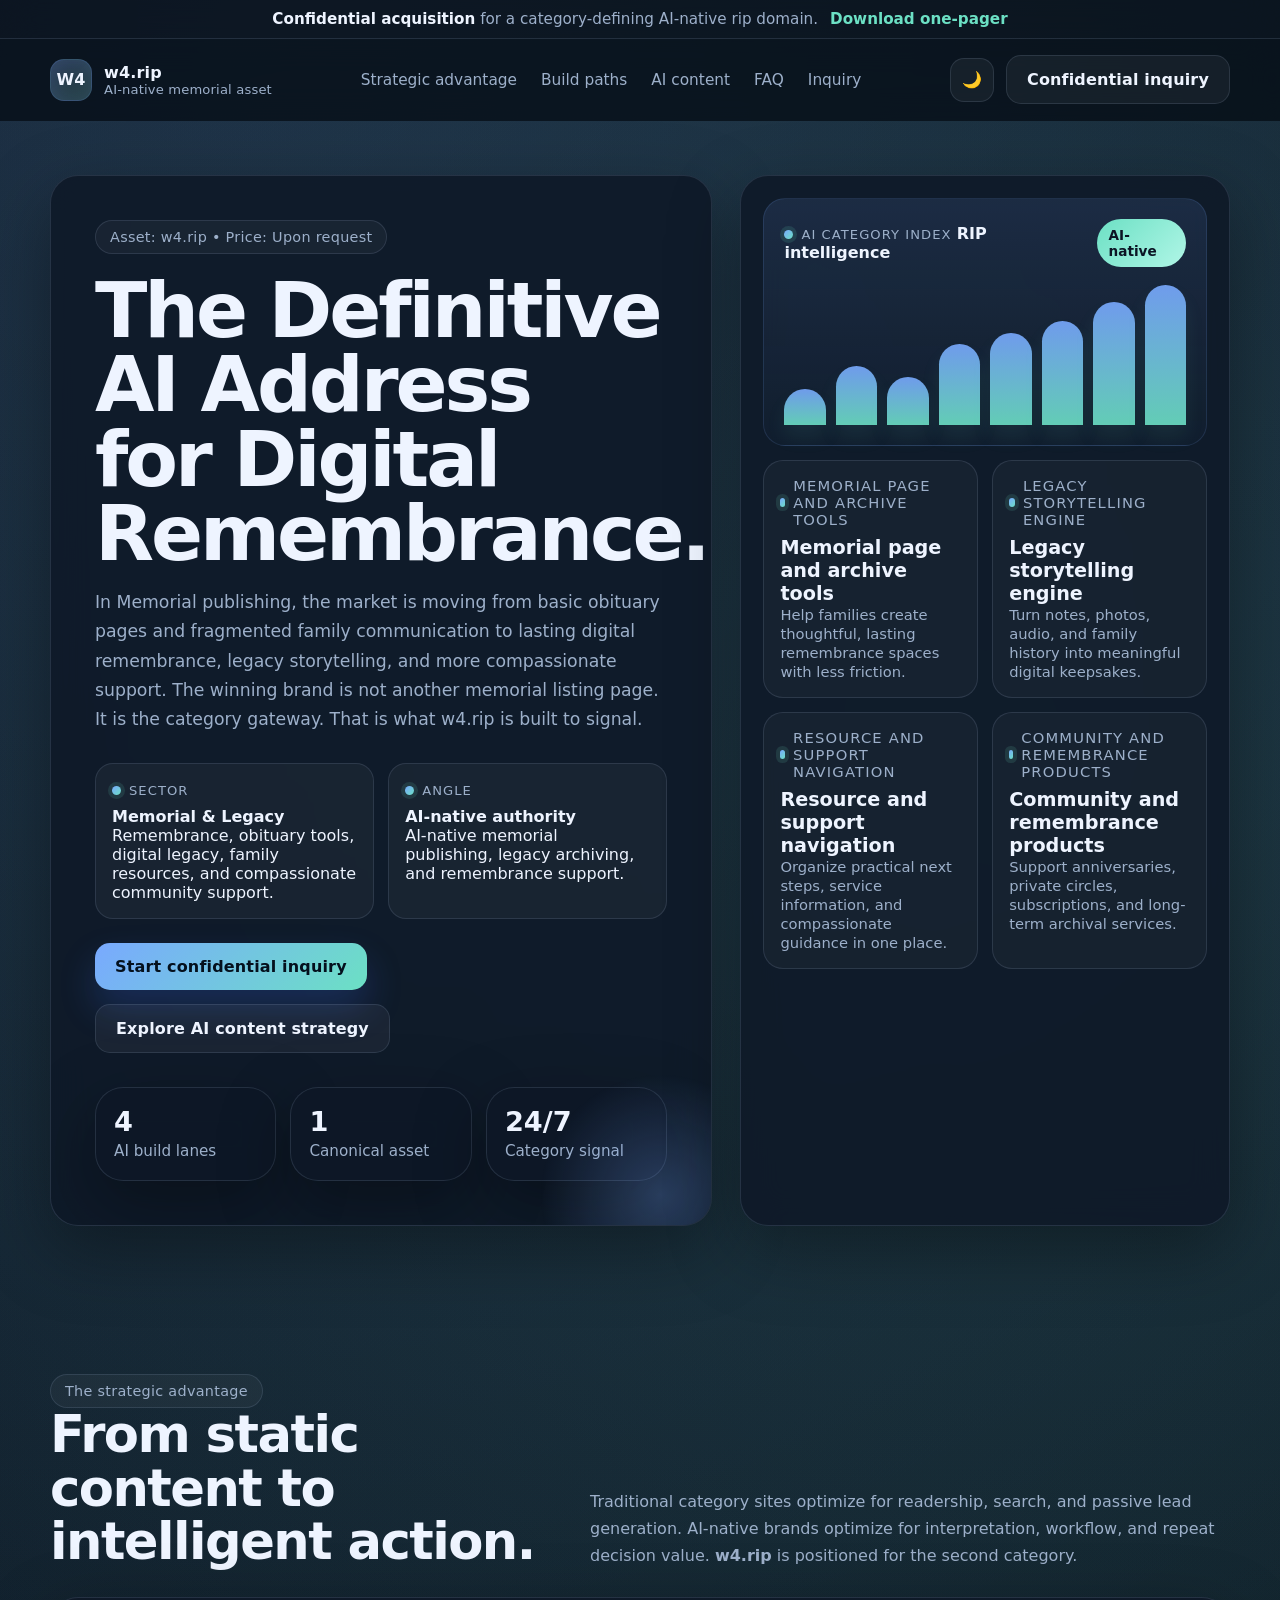
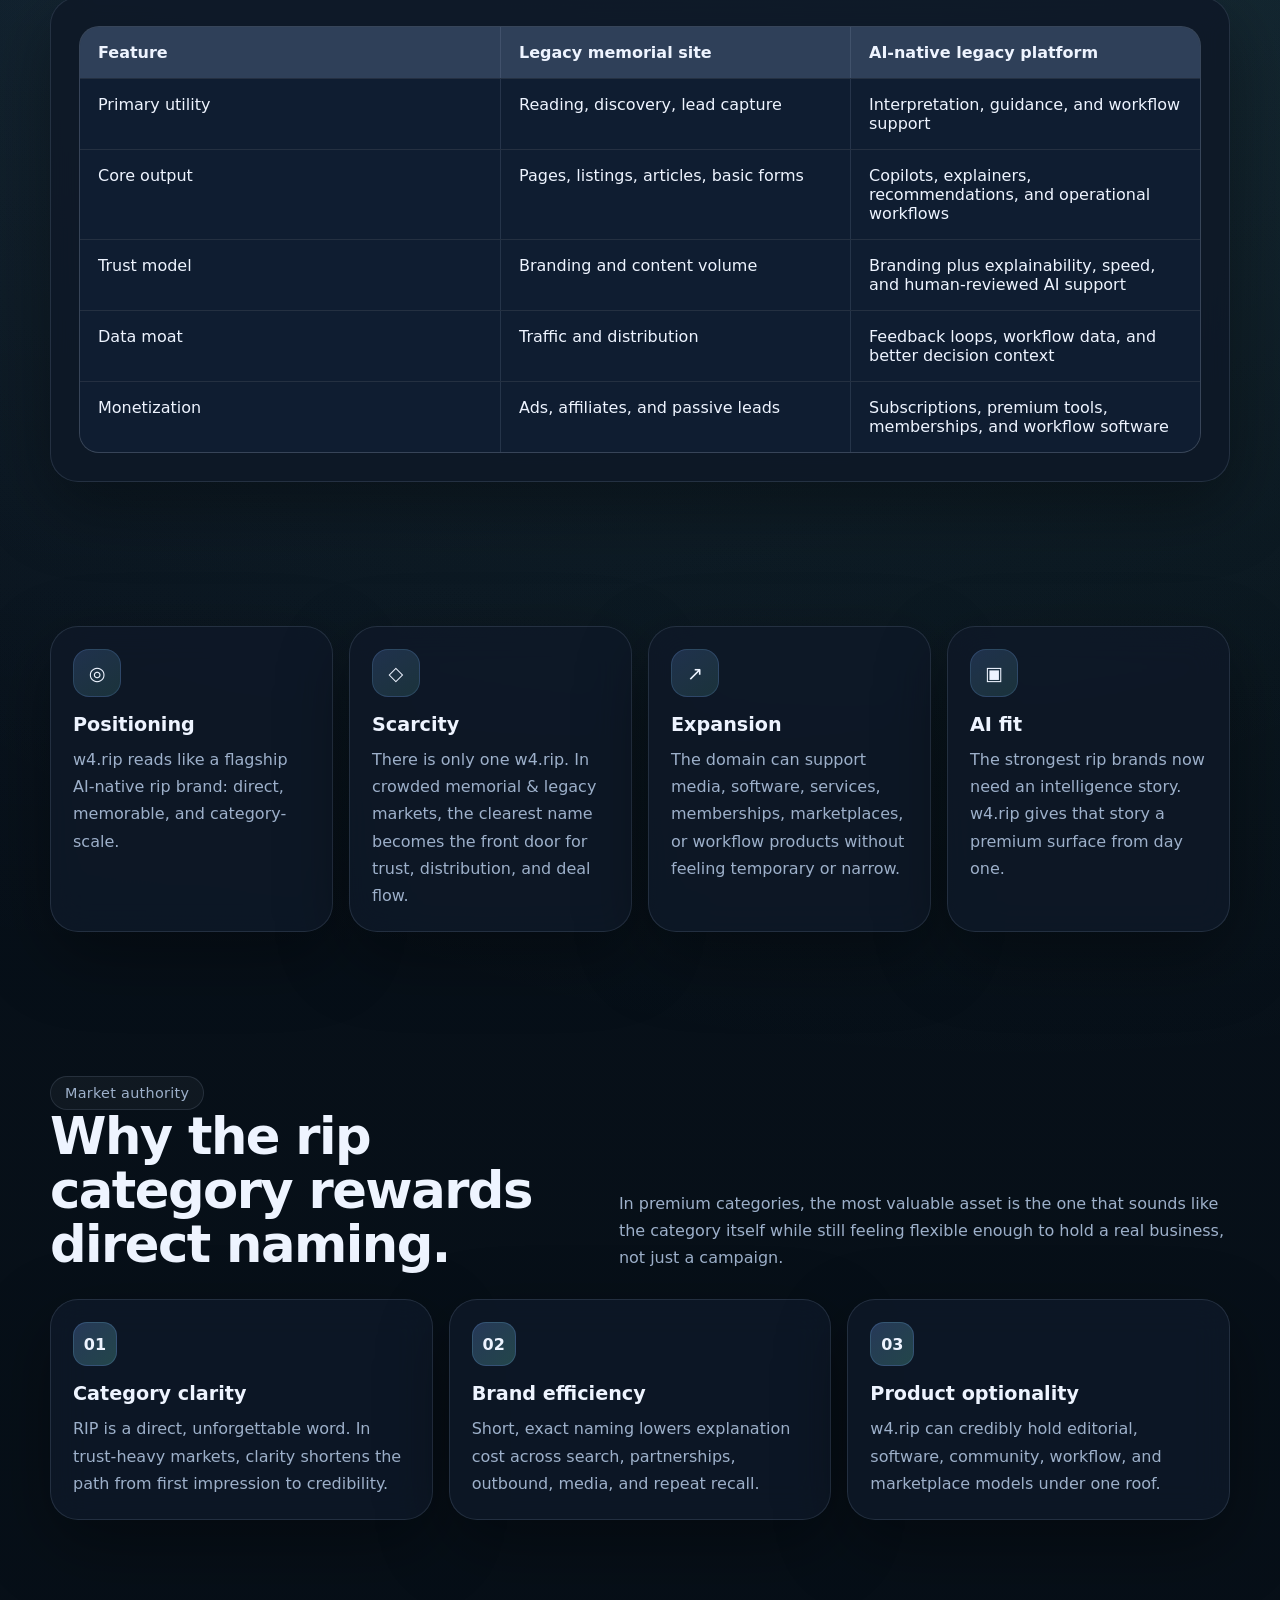
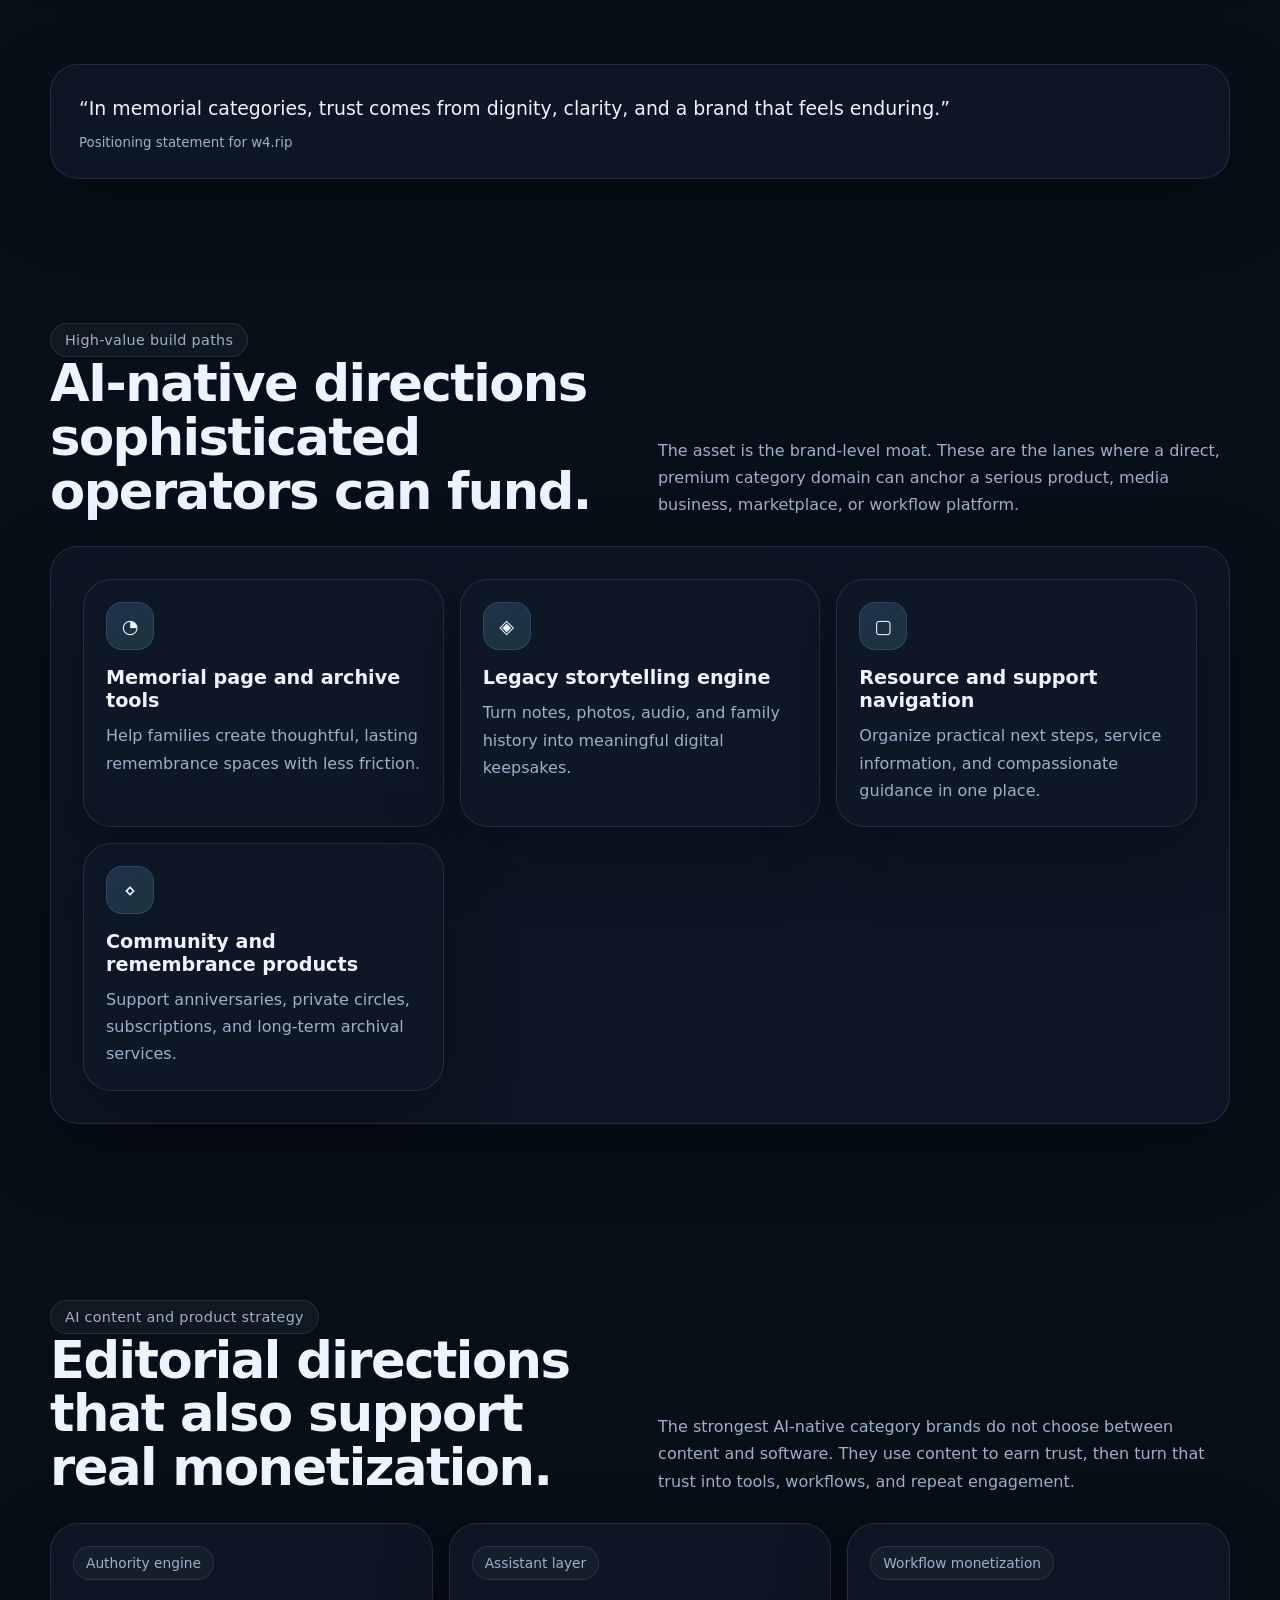
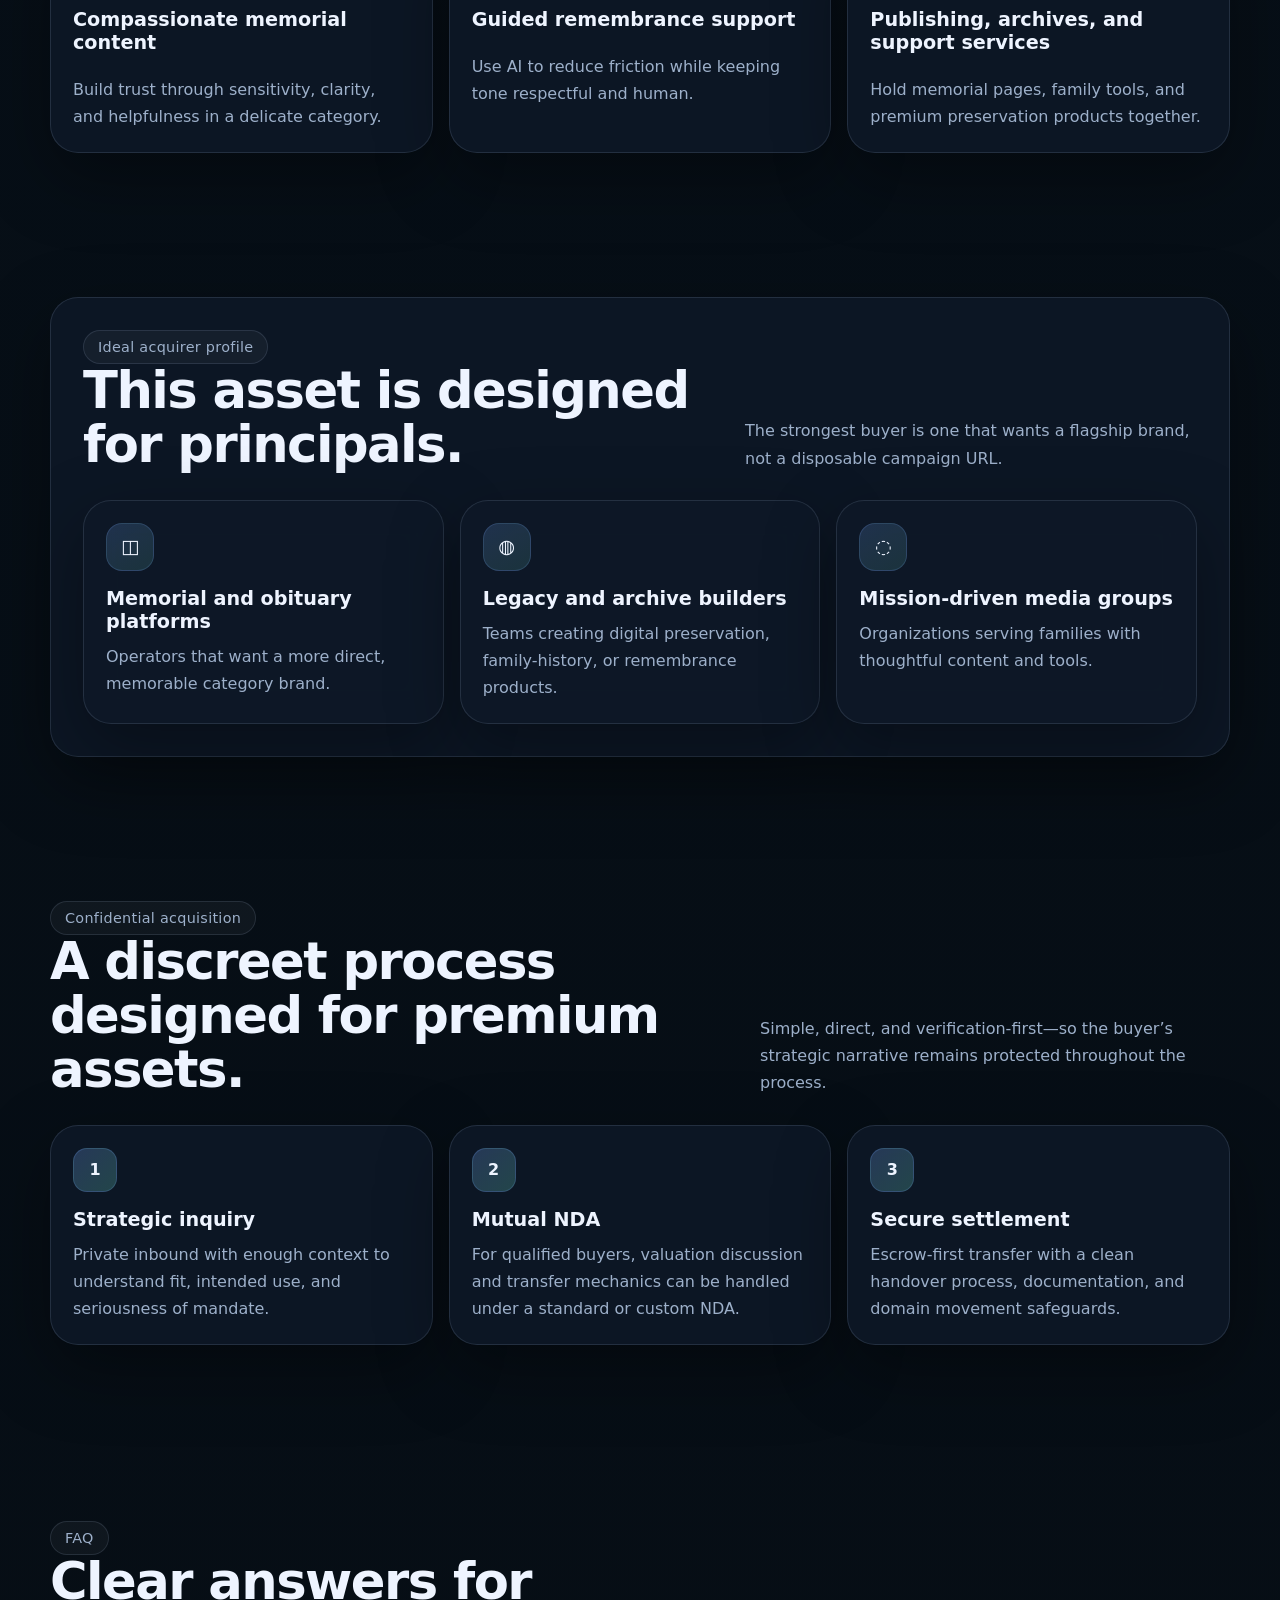
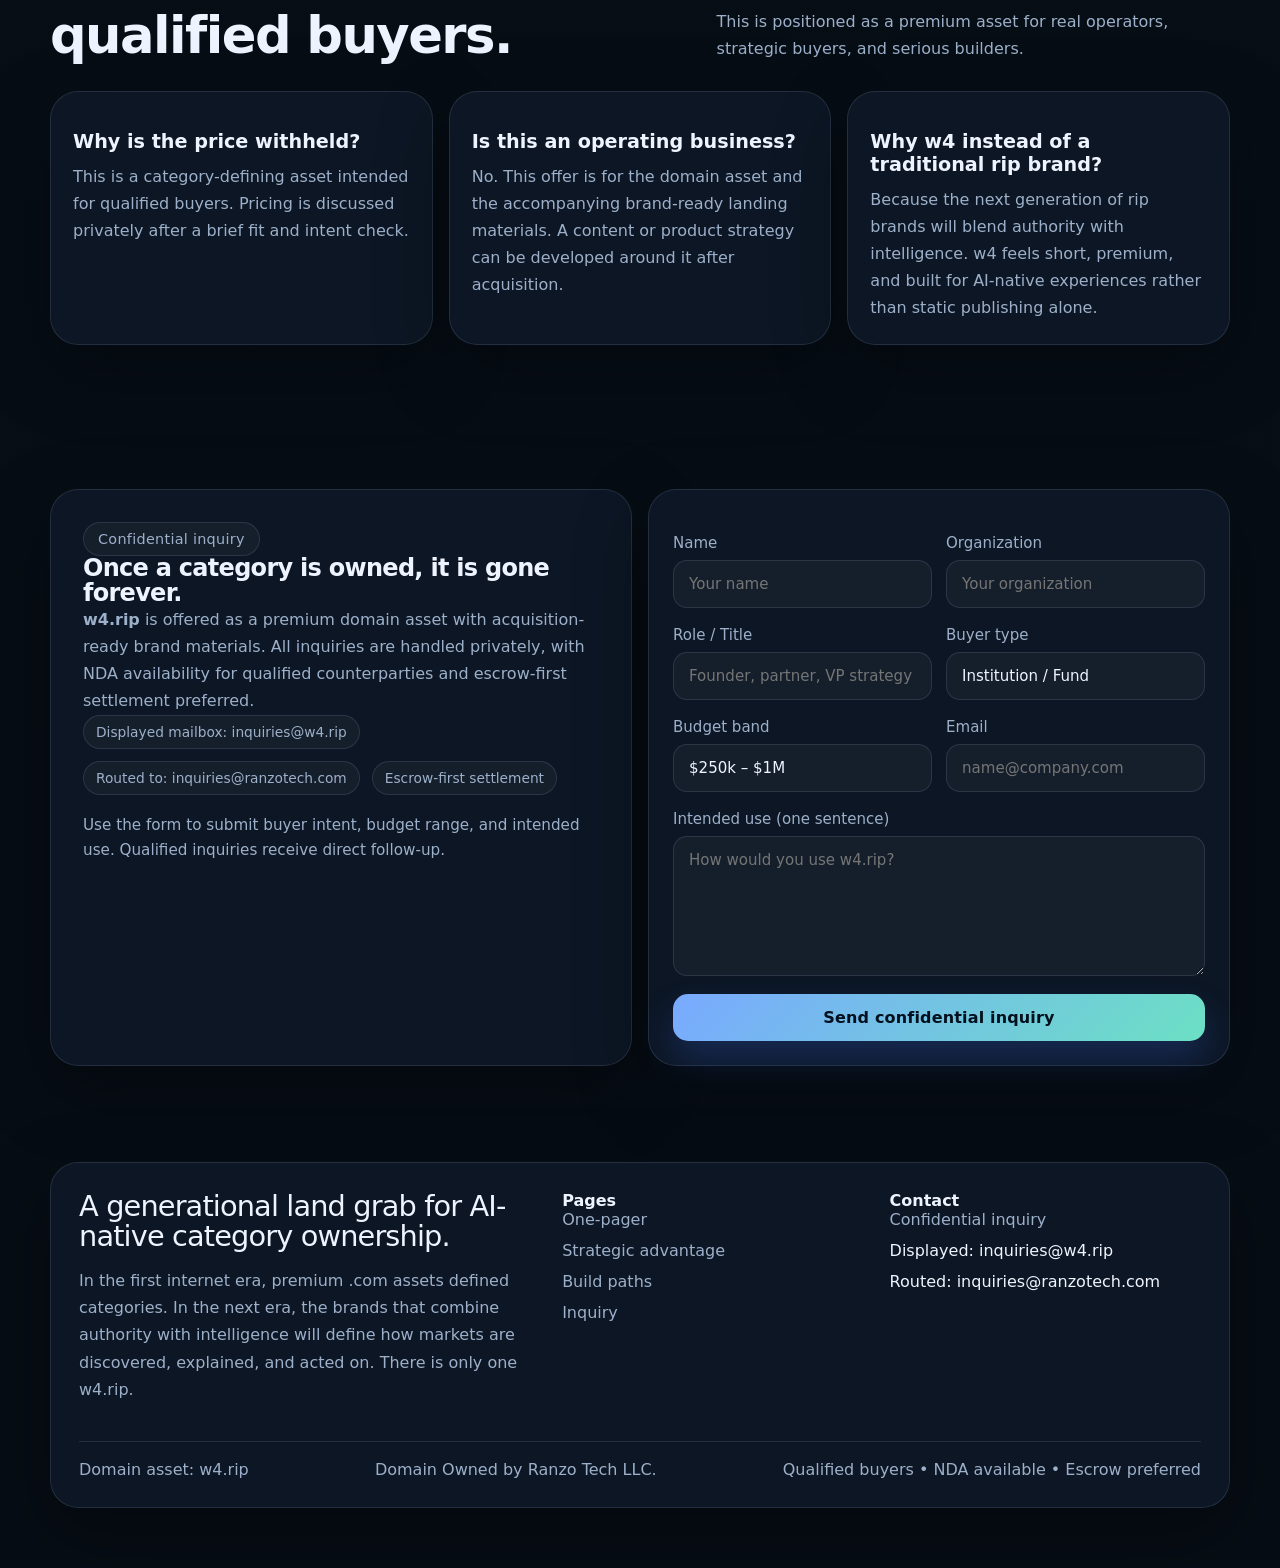
==== index.html @ 9e6c37ea "Initial commit" ====
<!DOCTYPE html>
<html lang="en">
<head>
  <meta charset="utf-8">
  <meta name="viewport" content="width=device-width, initial-scale=1">
  <title>w4.rip — Confidential Acquisition</title>
  <meta name="description" content="w4.rip is a premium AI-first rip domain positioned for confidential acquisition, built for ai-native memorial publishing, legacy archiving, and remembrance support">
  <link rel="canonical" href="https://w4.rip/">
  <meta property="og:title" content="w4.rip — Confidential Acquisition">
  <meta property="og:description" content="w4.rip is a premium AI-first rip domain positioned for confidential acquisition, built for ai-native memorial publishing, legacy archiving, and remembrance support">
  <meta property="og:type" content="website">
  <meta property="og:url" content="https://w4.rip/">
  <meta property="og:site_name" content="w4.rip">
  <meta property="og:image" content="https://w4.rip/social-card.svg">
  <meta name="twitter:card" content="summary_large_image">
  <meta name="twitter:title" content="w4.rip — Confidential Acquisition">
  <meta name="twitter:description" content="w4.rip is a premium AI-first rip domain positioned for confidential acquisition, built for ai-native memorial publishing, legacy archiving, and remembrance support">
  <meta name="twitter:image" content="https://w4.rip/social-card.svg">
  <link rel="icon" href="favicon.svg" type="image/svg+xml">
  <link rel="stylesheet" href="styles.css">
  <script type="application/ld+json">
  {"@context": "https://schema.org", "@type": "WebSite", "name": "w4.rip", "url": "https://w4.rip/", "description": "w4.rip is a premium AI-first rip domain positioned for confidential acquisition, built for ai-native memorial publishing, legacy archiving, and remembrance support", "publisher": {"@type": "Organization", "name": "Ranzo Tech LLC"}}
  </script>
</head>
<body>
  <div class="announcement">
    <div class="container">
      <span><strong>Confidential acquisition</strong> for a category-defining AI-native rip domain.</span>
      <a href="one-pager.html">Download one-pager</a>
    </div>
  </div>

  <header class="site-header">
    <div class="container nav-shell">
      <a class="brand" href="index.html">
        <span class="brand-mark"><span>W4</span></span>
        <span>
          w4.rip
          <small>AI-native memorial asset</small>
        </span>
      </a>

      <nav class="nav-links" data-mobile-nav>
        <a href="#advantage">Strategic advantage</a>
        <a href="#paths">Build paths</a>
        <a href="#content">AI content</a>
        <a href="#faq">FAQ</a>
        <a href="#inquiry">Inquiry</a>
      </nav>

      <div class="nav-actions">
        <button class="icon-button" type="button" data-theme-toggle aria-label="Switch theme">🌙</button>
        <a class="button button-secondary print-hide" href="#inquiry">Confidential inquiry</a>
        <button class="icon-button mobile-toggle" type="button" data-mobile-toggle aria-expanded="false" aria-label="Open menu">☰</button>
      </div>
    </div>
  </header>

  <main>
    <section class="hero">
      <div class="container hero-grid">
        <article class="hero-copy">
          <span class="eyebrow">Asset: w4.rip • Price: Upon request</span>
          <h1>The Definitive AI Address for Digital Remembrance.</h1>
          <p class="hero-lead">In Memorial publishing, the market is moving from basic obituary pages and fragmented family communication to lasting digital remembrance, legacy storytelling, and more compassionate support. The winning brand is not another memorial listing page. It is the category gateway. That is what w4.rip is built to signal.</p>

          <div class="hero-meta">
            <article>
              <span class="small-label">Sector</span>
              <strong>Memorial &amp; Legacy</strong>
              <span>Remembrance, obituary tools, digital legacy, family resources, and compassionate community support.</span>
            </article>
            <article>
              <span class="small-label">Angle</span>
              <strong>AI-native authority</strong>
              <span>AI-native memorial publishing, legacy archiving, and remembrance support.</span>
            </article>
          </div>

          <div class="hero-actions">
            <a class="button button-primary" href="#inquiry">Start confidential inquiry</a>
            <a class="button button-secondary" href="#content">Explore AI content strategy</a>
          </div>

          <div class="hero-mini-grid">
            <article class="metric-card">
              <strong>4</strong>
              <span>AI build lanes</span>
            </article>
            <article class="metric-card">
              <strong>1</strong>
              <span>Canonical asset</span>
            </article>
            <article class="metric-card">
              <strong>24/7</strong>
              <span>Category signal</span>
            </article>
          </div>
        </article>

        <aside class="hero-panel">
          <div class="dashboard">
            <div class="dashboard-main">
              <div class="dashboard-top">
                <div>
                  <span class="small-label">AI category index</span>
                  <strong>RIP intelligence</strong>
                </div>
                <span class="dashboard-badge">AI-native</span>
              </div>
              <div class="sparkline" aria-hidden="true">
                <span style="height: 26%"></span>
                <span style="height: 42%"></span>
                <span style="height: 34%"></span>
                <span style="height: 58%"></span>
                <span style="height: 66%"></span>
                <span style="height: 74%"></span>
                <span style="height: 88%"></span>
                <span style="height: 100%"></span>
              </div>
            </div>

            <div class="dashboard-grid">

              <article class="small-panel">
                <span class="small-label">Memorial page and archive tools</span>
                <strong>Memorial page and archive tools</strong>
                <span>Help families create thoughtful, lasting remembrance spaces with less friction.</span>
              </article>

              <article class="small-panel">
                <span class="small-label">Legacy storytelling engine</span>
                <strong>Legacy storytelling engine</strong>
                <span>Turn notes, photos, audio, and family history into meaningful digital keepsakes.</span>
              </article>

              <article class="small-panel">
                <span class="small-label">Resource and support navigation</span>
                <strong>Resource and support navigation</strong>
                <span>Organize practical next steps, service information, and compassionate guidance in one place.</span>
              </article>

              <article class="small-panel">
                <span class="small-label">Community and remembrance products</span>
                <strong>Community and remembrance products</strong>
                <span>Support anniversaries, private circles, subscriptions, and long-term archival services.</span>
              </article>
            </div>
          </div>
        </aside>
      </div>
    </section>

    <section class="section" id="advantage">
      <div class="container">
        <div class="section-header">
          <div>
            <span class="eyebrow">The strategic advantage</span>
            <h2>From static content to intelligent action.</h2>
          </div>
          <p>
            Traditional category sites optimize for readership, search, and passive lead generation. AI-native brands optimize for interpretation, workflow, and repeat decision value. <strong>w4.rip</strong> is positioned for the second category.
          </p>
        </div>

        <div class="comparison-shell">
          <div class="comparison-table">
            <div class="comparison-row header">
              <div>Feature</div>
              <div>Legacy memorial site</div>
              <div>AI-native legacy platform</div>
            </div>
            <div class="comparison-row">
              <div>Primary utility</div>
              <div>Reading, discovery, lead capture</div>
              <div>Interpretation, guidance, and workflow support</div>
            </div>
            <div class="comparison-row">
              <div>Core output</div>
              <div>Pages, listings, articles, basic forms</div>
              <div>Copilots, explainers, recommendations, and operational workflows</div>
            </div>
            <div class="comparison-row">
              <div>Trust model</div>
              <div>Branding and content volume</div>
              <div>Branding plus explainability, speed, and human-reviewed AI support</div>
            </div>
            <div class="comparison-row">
              <div>Data moat</div>
              <div>Traffic and distribution</div>
              <div>Feedback loops, workflow data, and better decision context</div>
            </div>
            <div class="comparison-row">
              <div>Monetization</div>
              <div>Ads, affiliates, and passive leads</div>
              <div>Subscriptions, premium tools, memberships, and workflow software</div>
            </div>
          </div>
        </div>
      </div>
    </section>

    <section class="section-tight">
      <div class="container cards-grid">
        <article class="card">
          <div class="card-icon">◎</div>
          <h3>Positioning</h3>
          <p>w4.rip reads like a flagship AI-native rip brand: direct, memorable, and category-scale.</p>
        </article>
        <article class="card">
          <div class="card-icon">◇</div>
          <h3>Scarcity</h3>
          <p>There is only one w4.rip. In crowded memorial &amp; legacy markets, the clearest name becomes the front door for trust, distribution, and deal flow.</p>
        </article>
        <article class="card">
          <div class="card-icon">↗</div>
          <h3>Expansion</h3>
          <p>The domain can support media, software, services, memberships, marketplaces, or workflow products without feeling temporary or narrow.</p>
        </article>
        <article class="card">
          <div class="card-icon">▣</div>
          <h3>AI fit</h3>
          <p>The strongest rip brands now need an intelligence story. w4.rip gives that story a premium surface from day one.</p>
        </article>
      </div>
    </section>

    <section class="section">
      <div class="container">
        <div class="section-header">
          <div>
            <span class="eyebrow">Market authority</span>
            <h2>Why the rip category rewards direct naming.</h2>
          </div>
          <p>
            In premium categories, the most valuable asset is the one that sounds like the category itself while still feeling flexible enough to hold a real business, not just a campaign.
          </p>
        </div>

        <div class="market-grid">

          <article>
            <strong>01</strong>
            <h3>Category clarity</h3>
            <p>RIP is a direct, unforgettable word. In trust-heavy markets, clarity shortens the path from first impression to credibility.</p>
          </article>
          <article>
            <strong>02</strong>
            <h3>Brand efficiency</h3>
            <p>Short, exact naming lowers explanation cost across search, partnerships, outbound, media, and repeat recall.</p>
          </article>
          <article>
            <strong>03</strong>
            <h3>Product optionality</h3>
            <p>w4.rip can credibly hold editorial, software, community, workflow, and marketplace models under one roof.</p>
          </article>
        </div>
      </div>
    </section>

    <section class="section-tight">
      <div class="container">
        <div class="quote-card">
          <p>“In memorial categories, trust comes from dignity, clarity, and a brand that feels enduring.”</p>
          <small>Positioning statement for w4.rip</small>
        </div>
      </div>
    </section>

    <section class="section" id="paths">
      <div class="container">
        <div class="section-header">
          <div>
            <span class="eyebrow">High-value build paths</span>
            <h2>AI-native directions sophisticated operators can fund.</h2>
          </div>
          <p>
            The asset is the brand-level moat. These are the lanes where a direct, premium category domain can anchor a serious product, media business, marketplace, or workflow platform.
          </p>
        </div>

        <div class="topics-shell">
          <div class="topics-grid">

            <article class="card">
              <div class="card-icon">◔</div>
              <h3>Memorial page and archive tools</h3>
              <p>Help families create thoughtful, lasting remembrance spaces with less friction.</p>
            </article>

            <article class="card">
              <div class="card-icon">◈</div>
              <h3>Legacy storytelling engine</h3>
              <p>Turn notes, photos, audio, and family history into meaningful digital keepsakes.</p>
            </article>

            <article class="card">
              <div class="card-icon">▢</div>
              <h3>Resource and support navigation</h3>
              <p>Organize practical next steps, service information, and compassionate guidance in one place.</p>
            </article>

            <article class="card">
              <div class="card-icon">⋄</div>
              <h3>Community and remembrance products</h3>
              <p>Support anniversaries, private circles, subscriptions, and long-term archival services.</p>
            </article>
          </div>
        </div>
      </div>
    </section>

    <section class="section" id="content">
      <div class="container">
        <div class="section-header">
          <div>
            <span class="eyebrow">AI content and product strategy</span>
            <h2>Editorial directions that also support real monetization.</h2>
          </div>
          <p>
            The strongest AI-native category brands do not choose between content and software. They use content to earn trust, then turn that trust into tools, workflows, and repeat engagement.
          </p>
        </div>

        <div class="insights-grid no-links">

          <article class="insight-card">
            <span class="tag">Authority engine</span>
            <h3>Compassionate memorial content</h3>
            <p>Build trust through sensitivity, clarity, and helpfulness in a delicate category.</p>
          </article>

          <article class="insight-card">
            <span class="tag">Assistant layer</span>
            <h3>Guided remembrance support</h3>
            <p>Use AI to reduce friction while keeping tone respectful and human.</p>
          </article>

          <article class="insight-card">
            <span class="tag">Workflow monetization</span>
            <h3>Publishing, archives, and support services</h3>
            <p>Hold memorial pages, family tools, and premium preservation products together.</p>
          </article>
        </div>
      </div>
    </section>

    <section class="section-tight">
      <div class="container value-shell">
        <div class="section-header">
          <div>
            <span class="eyebrow">Ideal acquirer profile</span>
            <h2>This asset is designed for principals.</h2>
          </div>
          <p>The strongest buyer is one that wants a flagship brand, not a disposable campaign URL.</p>
        </div>
        <div class="value-grid">

          <article class="card">
            <div class="card-icon">◫</div>
            <h3>Memorial and obituary platforms</h3>
            <p>Operators that want a more direct, memorable category brand.</p>
          </article>

          <article class="card">
            <div class="card-icon">◍</div>
            <h3>Legacy and archive builders</h3>
            <p>Teams creating digital preservation, family-history, or remembrance products.</p>
          </article>

          <article class="card">
            <div class="card-icon">◌</div>
            <h3>Mission-driven media groups</h3>
            <p>Organizations serving families with thoughtful content and tools.</p>
          </article>
        </div>
      </div>
    </section>

    <section class="section">
      <div class="container">
        <div class="section-header">
          <div>
            <span class="eyebrow">Confidential acquisition</span>
            <h2>A discreet process designed for premium assets.</h2>
          </div>
          <p>Simple, direct, and verification-first—so the buyer’s strategic narrative remains protected throughout the process.</p>
        </div>
        <div class="process-grid">
          <article>
            <span class="process-step">1</span>
            <h3>Strategic inquiry</h3>
            <p>Private inbound with enough context to understand fit, intended use, and seriousness of mandate.</p>
          </article>
          <article>
            <span class="process-step">2</span>
            <h3>Mutual NDA</h3>
            <p>For qualified buyers, valuation discussion and transfer mechanics can be handled under a standard or custom NDA.</p>
          </article>
          <article>
            <span class="process-step">3</span>
            <h3>Secure settlement</h3>
            <p>Escrow-first transfer with a clean handover process, documentation, and domain movement safeguards.</p>
          </article>
        </div>
      </div>
    </section>

    <section class="section" id="faq">
      <div class="container">
        <div class="section-header">
          <div>
            <span class="eyebrow">FAQ</span>
            <h2>Clear answers for qualified buyers.</h2>
          </div>
          <p>This is positioned as a premium asset for real operators, strategic buyers, and serious builders.</p>
        </div>

        <div class="faq-grid">
          <article>
            <h3>Why is the price withheld?</h3>
            <p>This is a category-defining asset intended for qualified buyers. Pricing is discussed privately after a brief fit and intent check.</p>
          </article>
          <article>
            <h3>Is this an operating business?</h3>
            <p>No. This offer is for the domain asset and the accompanying brand-ready landing materials. A content or product strategy can be developed around it after acquisition.</p>
          </article>
          <article>
            <h3>Why w4 instead of a traditional rip brand?</h3>
            <p>Because the next generation of rip brands will blend authority with intelligence. w4 feels short, premium, and built for AI-native experiences rather than static publishing alone.</p>
          </article>
        </div>
      </div>
    </section>

    <section class="section-tight" id="inquiry">
      <div class="container contact-grid">
        <article class="contact-shell">
          <span class="eyebrow">Confidential inquiry</span>
          <h2>Once a category is owned, it is gone forever.</h2>
          <p>
            <strong>w4.rip</strong> is offered as a premium domain asset with acquisition-ready brand materials. All inquiries are handled privately, with NDA availability for qualified counterparties and escrow-first settlement preferred.
          </p>
          <div class="tag-row">
            <span class="chip">Displayed mailbox: inquiries@w4.rip</span>
            <span class="chip">Routed to: inquiries@ranzotech.com</span>
            <span class="chip">Escrow-first settlement</span>
          </div>
          <p class="contact-note">Use the form to submit buyer intent, budget range, and intended use. Qualified inquiries receive direct follow-up.</p>
        </article>

        <aside class="form-shell">
          <form method="POST" action="/api/inquiry" accept-charset="UTF-8">
            <input type="hidden" name="portfolio" value="w4">
            <input type="hidden" name="asset_domain" value="w4.rip">
            <input type="hidden" name="displayed_mailbox" value="inquiries@w4.rip">
            <input type="hidden" name="route_to" value="inquiries@ranzotech.com">
            <input class="hidden-field" type="text" name="website" tabindex="-1" autocomplete="off">
            <div class="form-row">
              <label class="label">Name
                <input class="input" type="text" name="name" placeholder="Your name" required>
              </label>
              <label class="label">Organization
                <input class="input" type="text" name="organization" placeholder="Your organization">
              </label>
            </div>
            <div class="form-row">
              <label class="label">Role / Title
                <input class="input" type="text" name="role" placeholder="Founder, partner, VP strategy">
              </label>
              <label class="label">Buyer type
                <select class="select" name="buyer_type">
                  <option>Institution / Fund</option>
                  <option>Operating company</option>
                  <option>Publisher / Operator</option>
                  <option>Founder / Builder</option>
                </select>
              </label>
            </div>
            <div class="form-row">
              <label class="label">Budget band
                <select class="select" name="budget_band">
                  <option>$250k – $1M</option>
                  <option>$1M – $3M</option>
                  <option>$3M – $7M</option>
                  <option>$7M+</option>
                  <option>Prefer not to say</option>
                </select>
              </label>
              <label class="label">Email
                <input class="input" type="email" name="email" placeholder="name@company.com" required>
              </label>
            </div>
            <label class="label">Intended use (one sentence)
              <textarea class="textarea" name="message" placeholder="How would you use w4.rip?" required></textarea>
            </label>
            <button class="button button-primary button-block" type="submit">Send confidential inquiry</button>
          </form>
        </aside>
      </div>
    </section>

    <div class="container">
      <footer class="footer-shell">
        <div class="footer-grid">
          <div>
            <div class="footer-title">A generational land grab for AI-native category ownership.</div>
            <p>
              In the first internet era, premium .com assets defined categories. In the next era, the brands that combine authority with intelligence will define how markets are discovered, explained, and acted on. There is only one w4.rip.
            </p>
          </div>
          <div>
            <strong>Pages</strong>
            <div class="footer-links">
              <a href="one-pager.html">One-pager</a>
              <a href="#advantage">Strategic advantage</a>
              <a href="#paths">Build paths</a>
              <a href="#inquiry">Inquiry</a>
            </div>
          </div>
          <div>
            <strong>Contact</strong>
            <div class="footer-links">
              <a href="#inquiry">Confidential inquiry</a>
              <span>Displayed: inquiries@w4.rip</span>
              <span>Routed: inquiries@ranzotech.com</span>
            </div>
          </div>
        </div>
        <div class="footer-meta">
          <span>Domain asset: w4.rip</span>
          <span>Domain Owned by Ranzo Tech LLC.</span>
          <span>Qualified buyers • NDA available • Escrow preferred</span>
        </div>
      </footer>
    </div>
  </main>

  <script src="script.js"></script>
</body>
</html>
---- styles.css ----
:root {
  --bg: #071019;
  --bg-elevated: rgba(10, 19, 31, 0.85);
  --bg-soft: #0f1d31;
  --panel: rgba(14, 24, 39, 0.88);
  --panel-strong: #13263d;
  --text: #eef4ff;
  --muted: #9db0ca;
  --line: rgba(157, 176, 202, 0.16);
  --brand: #6ce0c4;
  --brand-2: #79a9ff;
  --accent: #9b8cff;
  --danger: #ff7a8a;
  --shadow: 0 24px 70px rgba(0, 0, 0, 0.35);
  --radius-lg: 28px;
  --radius-md: 18px;
  --radius-sm: 12px;
  --max: 1180px;
}

body.light-mode {
  --bg: #f2f6fc;
  --bg-elevated: rgba(255, 255, 255, 0.92);
  --bg-soft: #ffffff;
  --panel: rgba(255, 255, 255, 0.9);
  --panel-strong: #ffffff;
  --text: #0d1a2d;
  --muted: #607188;
  --line: rgba(24, 39, 64, 0.11);
  --brand: #0ea58b;
  --brand-2: #3f72ff;
  --accent: #775dff;
  --danger: #df546a;
  --shadow: 0 18px 44px rgba(21, 40, 74, 0.12);
}

* { box-sizing: border-box; }
html { scroll-behavior: smooth; }
body {
  margin: 0;
  font-family: Inter, ui-sans-serif, system-ui, -apple-system, BlinkMacSystemFont, "Segoe UI", sans-serif;
  color: var(--text);
  background:
    radial-gradient(circle at 20% 0%, rgba(121, 169, 255, 0.18), transparent 32%),
    radial-gradient(circle at 80% 10%, rgba(108, 224, 196, 0.14), transparent 26%),
    linear-gradient(180deg, #050d16 0%, var(--bg) 24%, #060d14 100%);
  min-height: 100vh;
}
body.light-mode {
  background:
    radial-gradient(circle at 20% 0%, rgba(63, 114, 255, 0.13), transparent 30%),
    radial-gradient(circle at 80% 10%, rgba(14, 165, 139, 0.12), transparent 24%),
    linear-gradient(180deg, #f8fbff 0%, var(--bg) 22%, #eef4fb 100%);
}
img { max-width: 100%; display: block; }
a { color: inherit; text-decoration: none; }
p { line-height: 1.7; }
.container { width: min(calc(100% - 32px), var(--max)); margin: 0 auto; }
.section { padding: 88px 0; }
.section-tight { padding: 56px 0; }
.eyebrow {
  display: inline-flex;
  align-items: center;
  gap: 8px;
  padding: 8px 14px;
  border-radius: 999px;
  border: 1px solid var(--line);
  background: rgba(255, 255, 255, 0.04);
  color: var(--muted);
  font-size: 0.9rem;
  letter-spacing: 0.02em;
}
body.light-mode .eyebrow { background: rgba(255, 255, 255, 0.7); }
.small-label {
  display: inline-flex;
  align-items: center;
  gap: 8px;
  color: var(--muted);
  font-size: 0.82rem;
  letter-spacing: 0.08em;
  text-transform: uppercase;
}
.small-label::before {
  content: "";
  width: 9px;
  height: 9px;
  border-radius: 999px;
  background: linear-gradient(135deg, var(--brand-2), var(--brand));
  box-shadow: 0 0 0 4px rgba(108, 224, 196, 0.12);
}
.announcement {
  border-bottom: 1px solid var(--line);
  background: rgba(6, 12, 20, 0.7);
  backdrop-filter: blur(18px);
}
body.light-mode .announcement { background: rgba(255, 255, 255, 0.8); }
.announcement .container {
  padding: 10px 0;
  display: flex;
  justify-content: center;
  align-items: center;
  gap: 12px;
  color: var(--muted);
  font-size: 0.95rem;
  text-align: center;
}
.announcement strong { color: var(--text); font-weight: 600; }
.announcement a { color: var(--brand); font-weight: 600; }
.site-header {
  position: sticky;
  top: 0;
  z-index: 20;
  border-bottom: 1px solid transparent;
  background: rgba(5, 12, 20, 0.74);
  backdrop-filter: blur(16px);
}
body.light-mode .site-header { background: rgba(248, 251, 255, 0.82); }
.site-header.scrolled { border-color: var(--line); }
.nav-shell {
  display: flex;
  align-items: center;
  justify-content: space-between;
  gap: 20px;
  padding: 16px 0;
}
.brand {
  display: inline-flex;
  align-items: center;
  gap: 12px;
  font-weight: 700;
  letter-spacing: 0.01em;
}
.brand-mark {
  width: 42px;
  height: 42px;
  border-radius: 14px;
  background:
    linear-gradient(145deg, rgba(121, 169, 255, 0.22), rgba(108, 224, 196, 0.16)),
    rgba(255, 255, 255, 0.05);
  border: 1px solid rgba(121, 169, 255, 0.2);
  display: grid;
  place-items: center;
  box-shadow: inset 0 0 18px rgba(121, 169, 255, 0.12);
}
.brand-mark span { font-size: 1rem; color: var(--text); }
.brand small { display: block; color: var(--muted); font-weight: 500; font-size: 0.82rem; }
.nav-links { display: flex; align-items: center; gap: 24px; }
.nav-links a { color: var(--muted); font-size: 0.96rem; }
.nav-links a:hover,
.nav-links a:focus-visible { color: var(--text); }
.nav-actions { display: flex; align-items: center; gap: 12px; }
.icon-button,
.button,
.chip-button,
.input,
.select,
.textarea {
  appearance: none;
  border: 0;
  font: inherit;
}
.icon-button,
.button,
.chip-button { cursor: pointer; }
.icon-button {
  width: 44px;
  height: 44px;
  display: grid;
  place-items: center;
  border-radius: 14px;
  background: rgba(255, 255, 255, 0.05);
  border: 1px solid var(--line);
  color: var(--text);
}
body.light-mode .icon-button { background: rgba(255, 255, 255, 0.78); }
.icon-button:hover { transform: translateY(-1px); }
.mobile-toggle { display: none; }
.button {
  display: inline-flex;
  align-items: center;
  justify-content: center;
  gap: 10px;
  padding: 14px 20px;
  border-radius: 15px;
  font-weight: 700;
  letter-spacing: 0.01em;
  transition: transform 0.18s ease, box-shadow 0.18s ease, background 0.18s ease;
}
.button:hover { transform: translateY(-2px); }
.button-primary {
  background: linear-gradient(135deg, var(--brand-2), var(--brand));
  color: #04101d;
  box-shadow: 0 18px 36px rgba(63, 114, 255, 0.22);
}
.button-secondary {
  background: rgba(255, 255, 255, 0.05);
  color: var(--text);
  border: 1px solid var(--line);
}
body.light-mode .button-secondary { background: rgba(255, 255, 255, 0.85); }
.button-text {
  color: var(--brand);
  padding: 0;
  background: transparent;
  font-weight: 700;
}
.button-block { width: 100%; }
.hero { padding: 54px 0 60px; }
.hero-grid {
  display: grid;
  grid-template-columns: 1.15fr 0.85fr;
  gap: 28px;
  align-items: stretch;
}
.hero-copy,
.hero-panel,
.card,
.metric-card,
.quote-card,
.insight-card,
.timeline,
.cta-panel,
.footer-shell,
.article-shell,
.article-side,
.article-summary,
.newsletter-shell,
.why-shell,
.topics-shell,
.value-shell,
.comparison-shell,
.market-grid > article,
.process-grid > article,
.faq-grid > article,
.contact-shell,
.form-shell,
.article-card,
.onepager-grid > article,
.note-panel {
  background: var(--panel);
  border: 1px solid var(--line);
  border-radius: var(--radius-lg);
  box-shadow: var(--shadow);
  backdrop-filter: blur(18px);
}
.hero-copy {
  padding: 44px;
  position: relative;
  overflow: hidden;
}
.hero-copy::after {
  content: "";
  position: absolute;
  inset: auto -80px -100px auto;
  width: 260px;
  height: 260px;
  background: radial-gradient(circle, rgba(121, 169, 255, 0.26), transparent 66%);
  pointer-events: none;
}
.hero h1 {
  font-size: clamp(2.8rem, 6vw, 5rem);
  line-height: 0.97;
  margin: 20px 0 16px;
  letter-spacing: -0.04em;
}
.gradient-text {
  background: linear-gradient(135deg, #c5d8ff, #8be8d4 62%, #9d91ff);
  -webkit-background-clip: text;
  background-clip: text;
  color: transparent;
}
body.light-mode .gradient-text {
  background: linear-gradient(135deg, #1d4ed8, #0f766e 62%, #6d28d9);
  -webkit-background-clip: text;
  background-clip: text;
}
.hero-lead {
  max-width: 640px;
  margin: 0 0 28px;
  color: var(--muted);
  font-size: 1.08rem;
}
.hero-meta {
  display: grid;
  grid-template-columns: repeat(2, minmax(0, 1fr));
  gap: 14px;
  margin: 0 0 24px;
}
.hero-meta article {
  padding: 16px;
  border-radius: 18px;
  background: rgba(255, 255, 255, 0.04);
  border: 1px solid var(--line);
}
.hero-meta strong { display: block; margin-top: 8px; }
.hero-actions { display: flex; flex-wrap: wrap; gap: 14px; margin-bottom: 34px; }
.hero-mini-grid {
  display: grid;
  grid-template-columns: repeat(3, minmax(0, 1fr));
  gap: 14px;
}
.metric-card { padding: 18px 18px 20px; }
.metric-card strong { display: block; font-size: 1.7rem; margin-bottom: 4px; }
.metric-card span { color: var(--muted); font-size: 0.95rem; }
.hero-panel { padding: 22px; display: flex; flex-direction: column; gap: 16px; }
.dashboard { display: grid; gap: 14px; }
.dashboard-main {
  padding: 20px;
  border-radius: 22px;
  background: linear-gradient(180deg, rgba(121, 169, 255, 0.12), rgba(121, 169, 255, 0.02));
  border: 1px solid rgba(121, 169, 255, 0.14);
}
.dashboard-top {
  display: flex;
  justify-content: space-between;
  align-items: center;
  gap: 16px;
  margin-bottom: 18px;
}
.dashboard-badge {
  font-size: 0.85rem;
  color: #0b1424;
  background: linear-gradient(135deg, var(--brand), #b1f6e7);
  border-radius: 999px;
  padding: 8px 12px;
  font-weight: 800;
}
body.light-mode .dashboard-badge { color: white; background: linear-gradient(135deg, var(--brand), var(--brand-2)); }
.sparkline {
  display: grid;
  grid-template-columns: repeat(8, 1fr);
  gap: 10px;
  align-items: end;
  min-height: 140px;
}
.sparkline span {
  display: block;
  border-radius: 999px 999px 10px 10px;
  background: linear-gradient(180deg, rgba(121, 169, 255, 0.9), rgba(108, 224, 196, 0.9));
  box-shadow: 0 12px 20px rgba(108, 224, 196, 0.08);
}
.dashboard-grid { display: grid; grid-template-columns: 1fr 1fr; gap: 14px; }
.small-panel {
  padding: 16px;
  border-radius: 20px;
  background: rgba(255, 255, 255, 0.03);
  border: 1px solid var(--line);
}
.small-panel strong { display: block; font-size: 1.2rem; margin-top: 8px; }
.small-panel span { color: var(--muted); font-size: 0.92rem; }
.section-header {
  display: flex;
  align-items: end;
  justify-content: space-between;
  gap: 22px;
  margin-bottom: 28px;
}
.section-header h2,
.cta-panel h2,
.footer-title,
.article-shell h1,
.newsletter-shell h2,
.why-shell h2,
.value-shell h2,
.comparison-shell h2,
.contact-shell h2,
.onepager-grid h1,
.onepager-grid h2 {
  margin: 0;
  line-height: 1.05;
  letter-spacing: -0.03em;
}
.section-header h2 { font-size: clamp(2rem, 4vw, 3.2rem); }
.section-header p { color: var(--muted); max-width: 640px; margin: 10px 0 0; }
.cards-grid {
  display: grid;
  grid-template-columns: repeat(4, minmax(0, 1fr));
  gap: 16px;
}
.card,
.insight-card,
.article-card,
.market-grid > article,
.process-grid > article,
.faq-grid > article { padding: 22px; }
.card h3,
.insight-card h3,
.article-card h3,
.market-grid > article h3,
.process-grid > article h3,
.faq-grid > article h3 { margin: 16px 0 10px; font-size: 1.2rem; }
.card p,
.insight-card p,
.article-card p,
.market-grid > article p,
.process-grid > article p,
.faq-grid > article p,
.market-grid > article li,
.process-grid > article li,
.article-side p,
.contact-shell p,
.note-panel p { color: var(--muted); margin: 0; }
.card-icon,
.article-icon {
  width: 48px;
  height: 48px;
  display: grid;
  place-items: center;
  border-radius: 16px;
  background: linear-gradient(145deg, rgba(121, 169, 255, 0.18), rgba(108, 224, 196, 0.14));
  border: 1px solid rgba(121, 169, 255, 0.18);
  font-size: 1.2rem;
}
.comparison-shell { padding: 28px; }
.comparison-table {
  display: grid;
  gap: 1px;
  overflow: hidden;
  border-radius: 20px;
  border: 1px solid var(--line);
  background: var(--line);
}
.comparison-row {
  display: grid;
  grid-template-columns: 1.2fr 1fr 1fr;
  background: var(--bg-soft);
}
.comparison-row > div { padding: 16px 18px; }
.comparison-row.header { font-weight: 700; background: rgba(121, 169, 255, 0.12); }
.comparison-row > div:not(:first-child) { border-left: 1px solid var(--line); }
.market-grid,
.process-grid,
.faq-grid,
.onepager-grid {
  display: grid;
  grid-template-columns: repeat(3, minmax(0, 1fr));
  gap: 16px;
}
.market-grid > article strong,
.process-step {
  display: inline-flex;
  align-items: center;
  justify-content: center;
  width: 44px;
  height: 44px;
  border-radius: 14px;
  background: linear-gradient(135deg, rgba(121, 169, 255, 0.24), rgba(108, 224, 196, 0.24));
  border: 1px solid rgba(121, 169, 255, 0.2);
  font-size: 1rem;
  font-weight: 800;
}
.quote-card {
  padding: 28px;
  display: grid;
  gap: 12px;
}
.quote-card p {
  margin: 0;
  font-size: 1.18rem;
  line-height: 1.6;
}
.quote-card small { color: var(--muted); }
.topics-shell,
.value-shell,
.why-shell,
.newsletter-shell,
.contact-shell {
  padding: 32px;
}
.topics-grid,
.value-grid,
.insights-grid,
.contact-grid,
.article-grid,
.footer-grid,
.onepager-grid {
  display: grid;
  gap: 16px;
}
.topics-grid,
.value-grid,
.insights-grid { grid-template-columns: repeat(3, minmax(0, 1fr)); }
.insight-card {
  display: flex;
  flex-direction: column;
  gap: 12px;
  min-height: 100%;
}
.insight-card .tag,
.article-tag,
.chip {
  display: inline-flex;
  align-items: center;
  gap: 8px;
  align-self: flex-start;
  padding: 8px 12px;
  border-radius: 999px;
  color: var(--muted);
  border: 1px solid var(--line);
  background: rgba(255, 255, 255, 0.04);
  font-size: 0.86rem;
}
.tag-row,
.chip-row {
  display: flex;
  gap: 12px;
  flex-wrap: wrap;
  margin-bottom: 18px;
}
.article-link {
  display: inline-flex;
  align-items: center;
  gap: 8px;
  color: var(--brand);
  font-weight: 700;
  margin-top: auto;
}
.filter-bar {
  display: flex;
  gap: 10px;
  flex-wrap: wrap;
  margin-bottom: 20px;
}
.chip-button {
  padding: 10px 14px;
  border-radius: 999px;
  background: rgba(255, 255, 255, 0.04);
  border: 1px solid var(--line);
  color: var(--muted);
  font-weight: 600;
}
.chip-button.active,
.chip-button:hover {
  background: rgba(121, 169, 255, 0.16);
  color: var(--text);
}
.cta-panel {
  padding: 36px;
  display: grid;
  grid-template-columns: 1.1fr 0.9fr;
  gap: 22px;
  align-items: center;
}
.cta-panel p,
.footer-shell p,
.value-shell p,
.why-shell p,
.newsletter-shell p { color: var(--muted); }
.cta-panel .button-row,
.newsletter-actions,
.contact-actions { display: flex; gap: 12px; flex-wrap: wrap; }
.note-panel { padding: 22px; }
.note-panel ul { margin: 10px 0 0 18px; color: var(--muted); }
.newsletter-shell form,
.form-shell form { display: grid; gap: 14px; margin-top: 20px; }
.form-row { display: grid; grid-template-columns: 1fr 1fr; gap: 14px; }
.label {
  display: grid;
  gap: 8px;
  color: var(--muted);
  font-size: 0.94rem;
}
.input,
.select,
.textarea {
  width: 100%;
  padding: 14px 15px;
  border-radius: 14px;
  border: 1px solid var(--line);
  background: rgba(255, 255, 255, 0.04);
  color: var(--text);
}
body.light-mode .input,
body.light-mode .select,
body.light-mode .textarea { background: rgba(255, 255, 255, 0.86); }
.textarea { min-height: 140px; resize: vertical; }
.form-message {
  display: none;
  padding: 14px 16px;
  border-radius: 14px;
  background: rgba(108, 224, 196, 0.12);
  border: 1px solid rgba(108, 224, 196, 0.22);
  color: var(--text);
}
.form-message.visible { display: block; }
.contact-grid { grid-template-columns: 1fr 1fr; }
.form-shell { padding: 24px; }
.footer-shell { padding: 28px; margin: 40px 0 60px; }
.footer-grid { grid-template-columns: 1.2fr 0.8fr 0.8fr; }
.footer-title { font-size: 1.8rem; margin-bottom: 10px; }
.footer-links { display: grid; gap: 12px; }
.footer-links a { color: var(--muted); }
.footer-links a:hover { color: var(--text); }
.footer-meta {
  padding-top: 18px;
  margin-top: 22px;
  border-top: 1px solid var(--line);
  display: flex;
  justify-content: space-between;
  gap: 16px;
  flex-wrap: wrap;
  color: var(--muted);
}
.article-hero { padding: 42px 0 24px; }
.article-grid { grid-template-columns: minmax(0, 1fr) 320px; align-items: start; }
.article-shell { padding: 34px; }
.article-shell h1 { font-size: clamp(2.4rem, 5vw, 4rem); margin-top: 16px; }
.article-shell .article-lead { font-size: 1.08rem; color: var(--muted); max-width: 780px; }
.article-shell h2 { margin: 30px 0 12px; font-size: 1.6rem; }
.article-shell ul,
.article-shell ol { color: var(--muted); padding-left: 20px; }
.article-shell li { margin-bottom: 10px; }
.article-side,
.article-summary { padding: 24px; position: sticky; top: 104px; }
.article-summary { margin-top: 16px; }
.kicker {
  color: var(--brand);
  font-weight: 800;
  letter-spacing: 0.12em;
  text-transform: uppercase;
  font-size: 0.82rem;
}
.back-link {
  display: inline-flex;
  align-items: center;
  gap: 8px;
  color: var(--muted);
  margin-bottom: 18px;
}
.hidden { display: none !important; }
.onepager-main { padding: 38px 0 60px; }
.onepager-grid { grid-template-columns: 1.2fr 0.8fr; align-items: start; }
.onepager-grid > article { padding: 28px; }
.onepager-grid .full { grid-column: 1 / -1; }
.print-only { display: none; }
@media print {
  body {
    background: white;
    color: #081323;
  }
  .announcement,
  .site-header,
  .footer-shell,
  .button,
  .newsletter-shell,
  .contact-shell,
  .print-hide { display: none !important; }
  .print-only { display: block; }
  .onepager-grid,
  .market-grid,
  .process-grid,
  .faq-grid { grid-template-columns: 1fr 1fr; }
  .onepager-main { padding: 0; }
  .onepager-grid > article,
  .comparison-shell,
  .note-panel { box-shadow: none; border-color: #d7e1ef; }
}
@media (max-width: 1080px) {
  .hero-grid,
  .cta-panel,
  .contact-grid,
  .article-grid,
  .onepager-grid,
  .footer-grid { grid-template-columns: 1fr; }
  .cards-grid,
  .market-grid,
  .process-grid,
  .faq-grid,
  .topics-grid,
  .value-grid,
  .insights-grid { grid-template-columns: repeat(2, minmax(0, 1fr)); }
  .article-side,
  .article-summary { position: static; }
}
@media (max-width: 780px) {
  .mobile-toggle { display: grid; }
  .nav-links {
    position: absolute;
    top: calc(100% + 10px);
    left: 16px;
    right: 16px;
    display: none;
    flex-direction: column;
    align-items: stretch;
    gap: 8px;
    padding: 14px;
    background: var(--bg-elevated);
    border: 1px solid var(--line);
    border-radius: 18px;
    box-shadow: var(--shadow);
  }
  .nav-links.open { display: flex; }
  .nav-links a { padding: 12px; border-radius: 12px; }
  .nav-links a:hover { background: rgba(255, 255, 255, 0.04); }
  .hero-copy,
  .hero-panel,
  .comparison-shell,
  .topics-shell,
  .value-shell,
  .why-shell,
  .newsletter-shell,
  .contact-shell,
  .cta-panel,
  .footer-shell,
  .article-shell,
  .article-side,
  .article-summary,
  .form-shell,
  .onepager-grid > article { padding: 24px; }
  .hero-meta,
  .form-row,
  .comparison-row,
  .hero-mini-grid,
  .dashboard-grid,
  .cards-grid,
  .market-grid,
  .process-grid,
  .faq-grid,
  .topics-grid,
  .value-grid,
  .insights-grid { grid-template-columns: 1fr; }
  .section { padding: 72px 0; }
  .hero { padding-top: 32px; }
  .section-header { align-items: start; flex-direction: column; }
}


.insights-grid.no-links .insight-card { min-height: 100%; }
.insights-grid.no-links .insight-card p:last-child { margin-bottom: 0; }
.contact-note { color: var(--muted); margin-top: 14px; font-size: 0.95rem; }
.footer-meta { gap: 18px; }
.form-shell form { display: grid; gap: 18px; }
.hidden-field { position: absolute; left: -9999px; opacity: 0; pointer-events: none; }
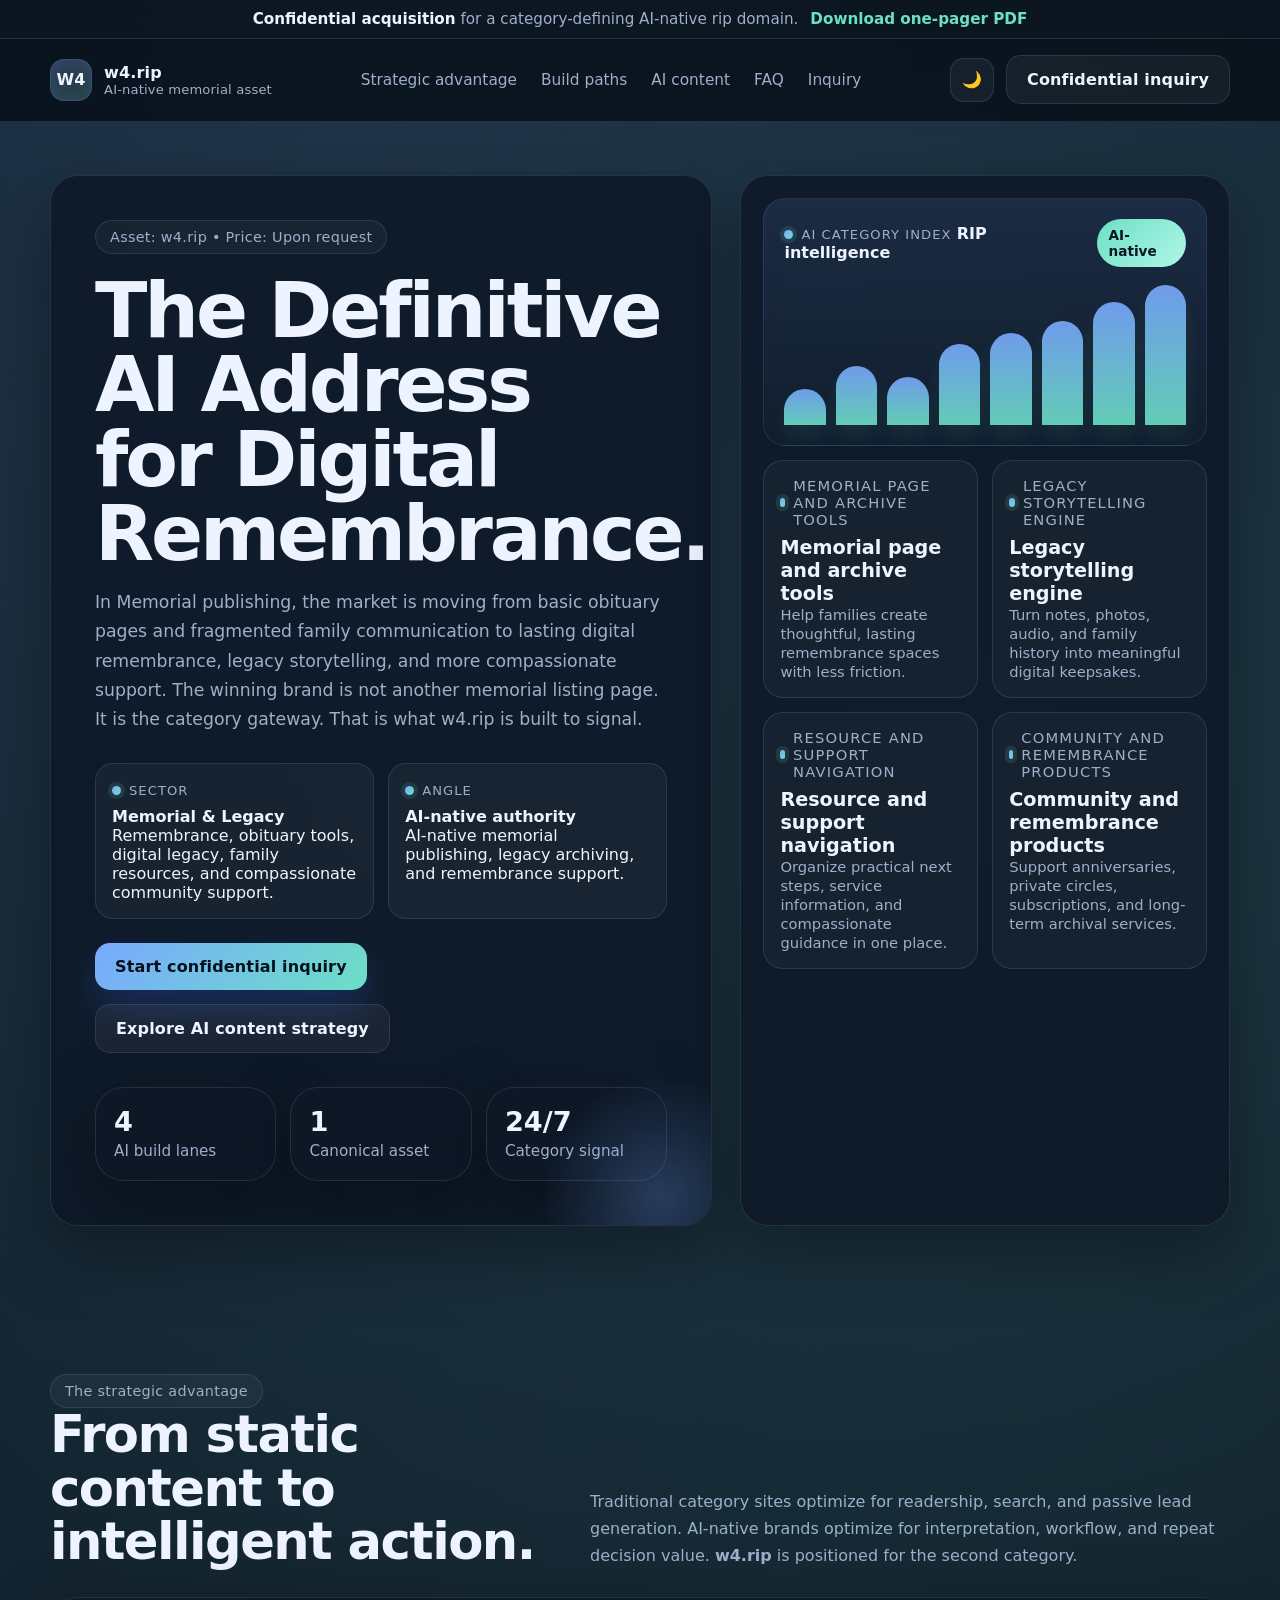
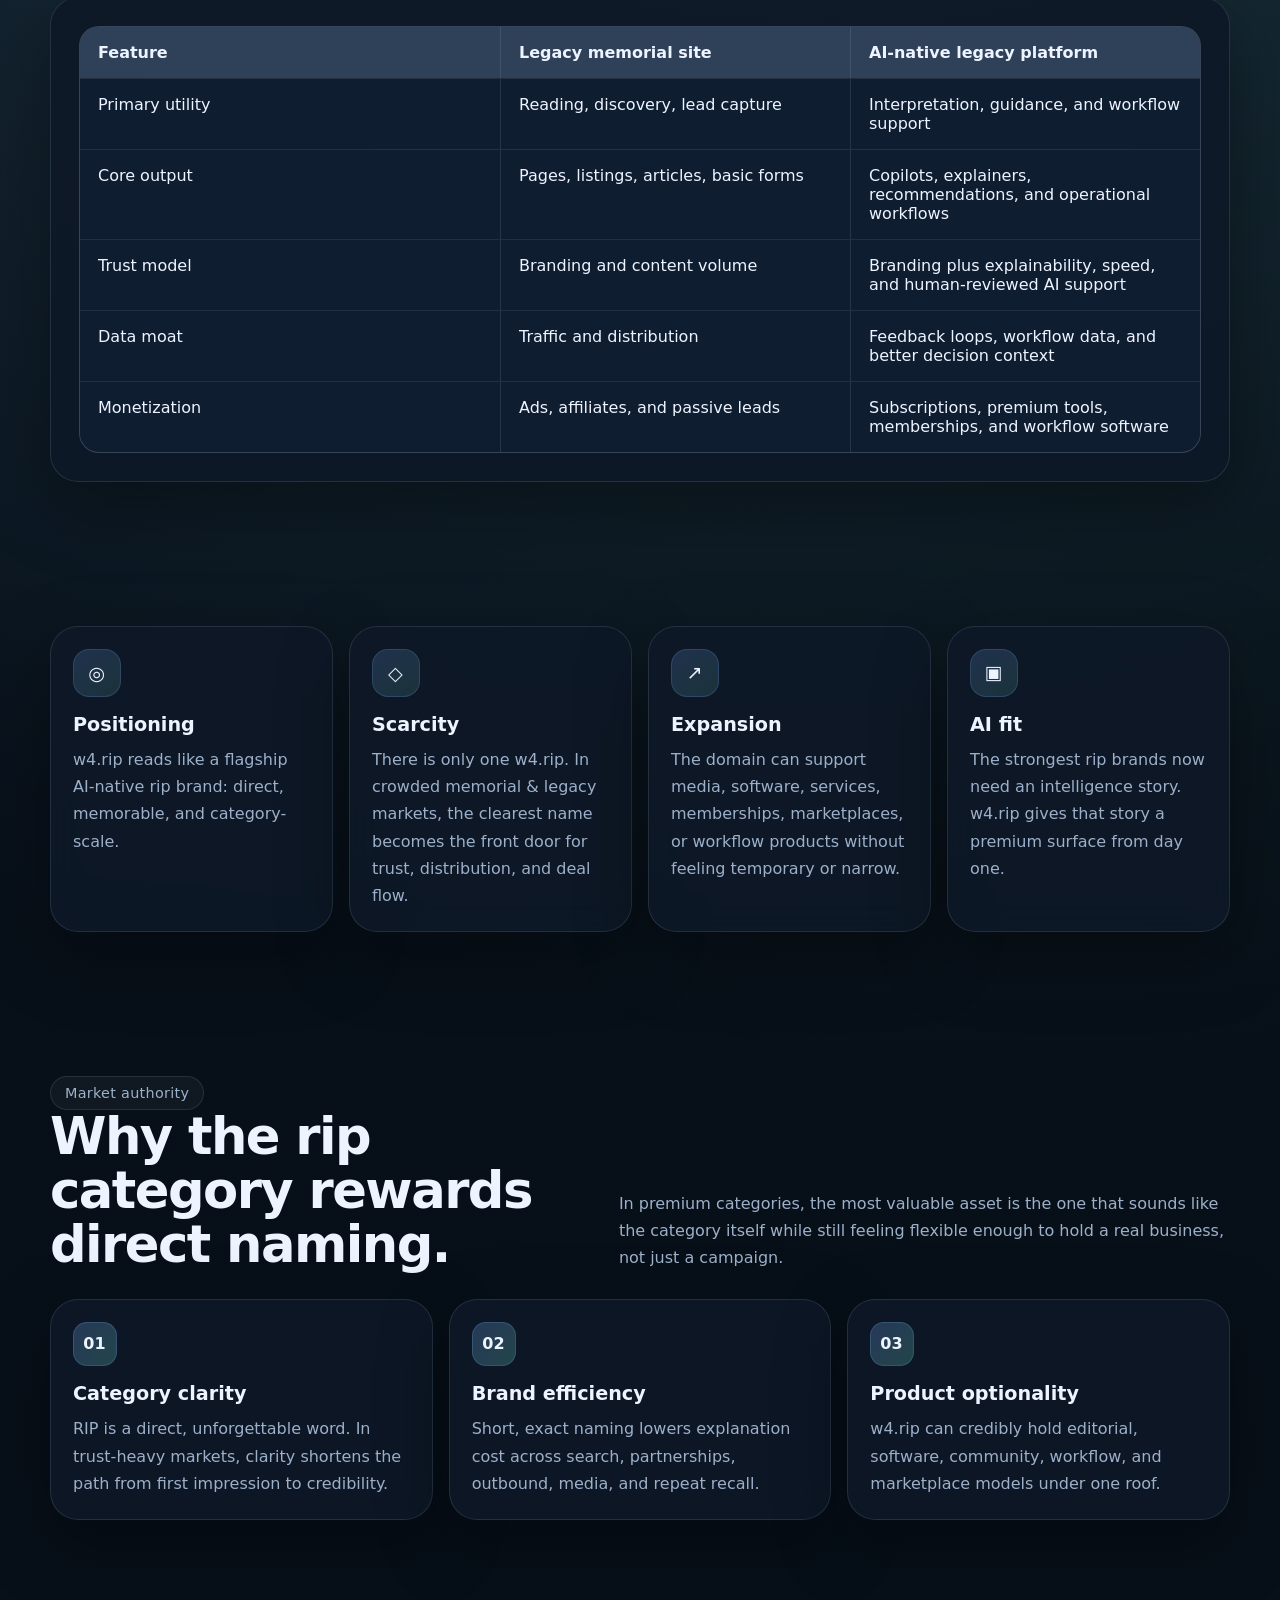
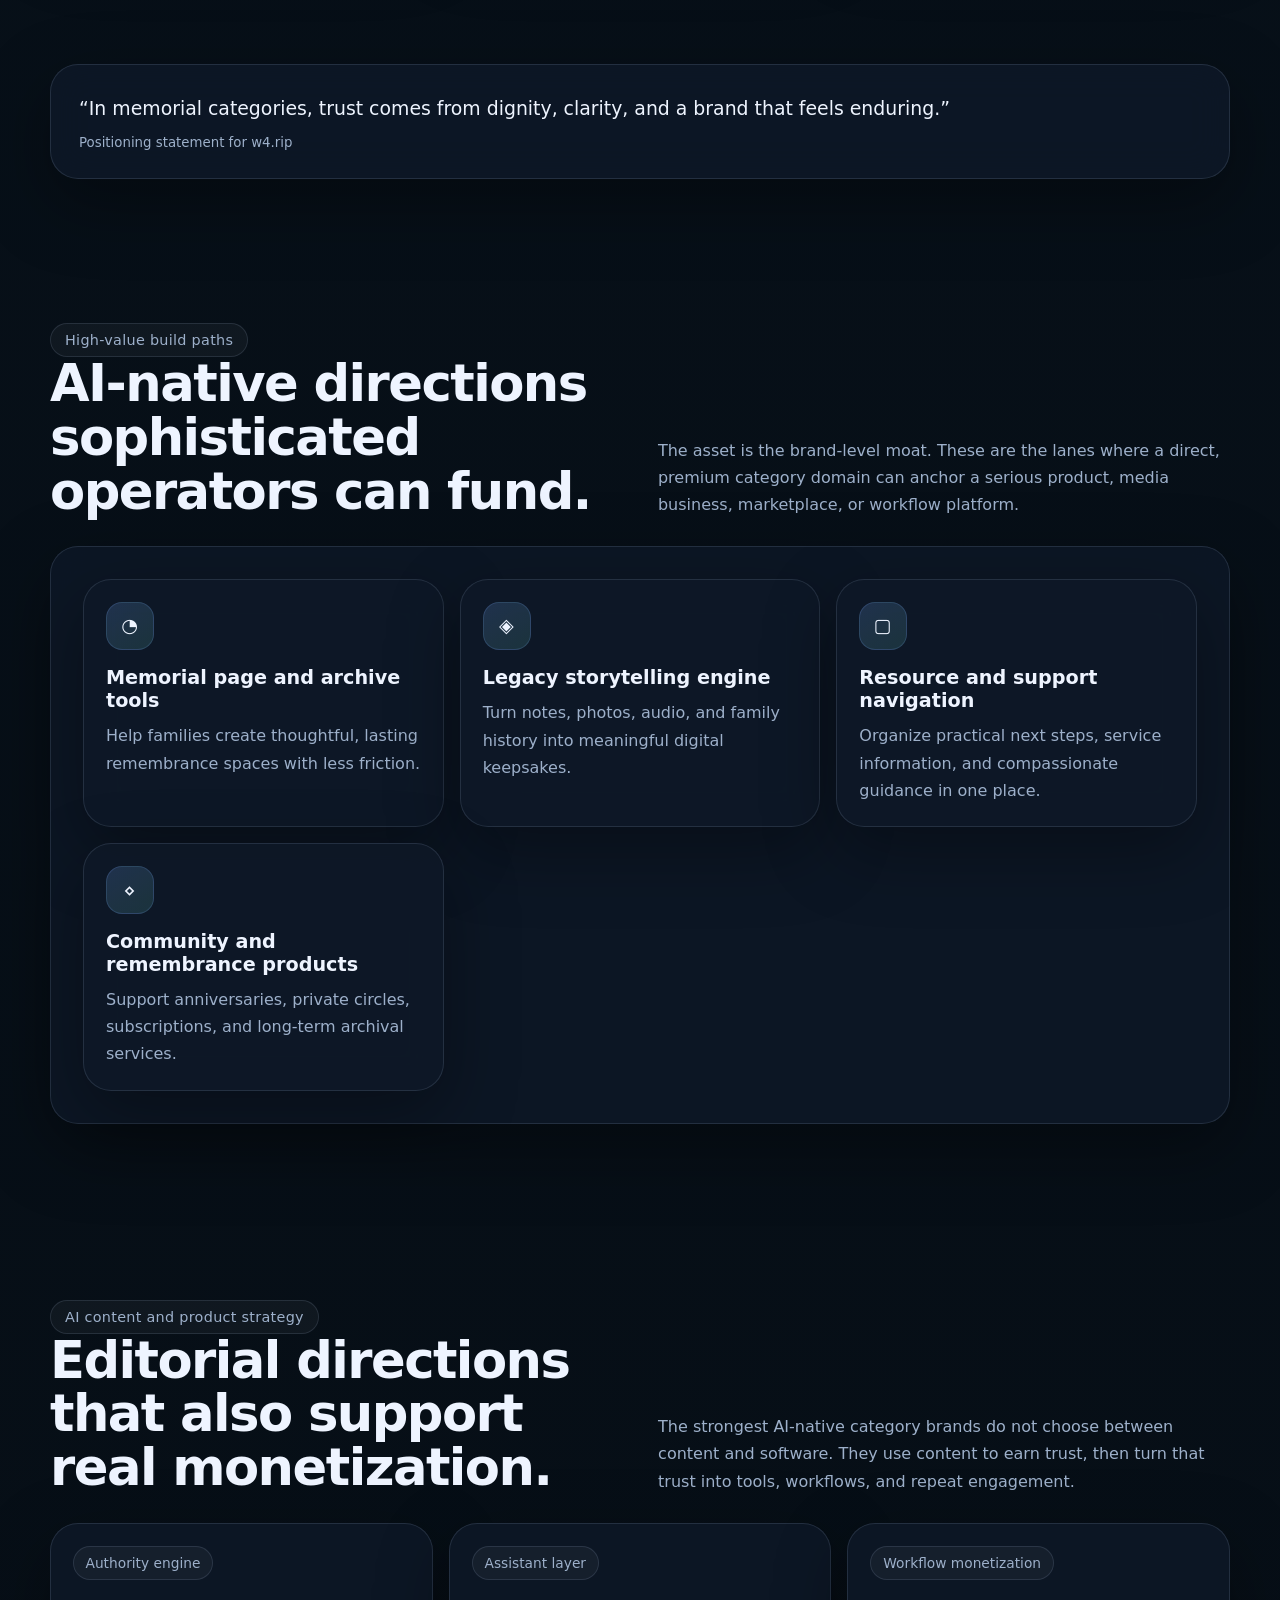
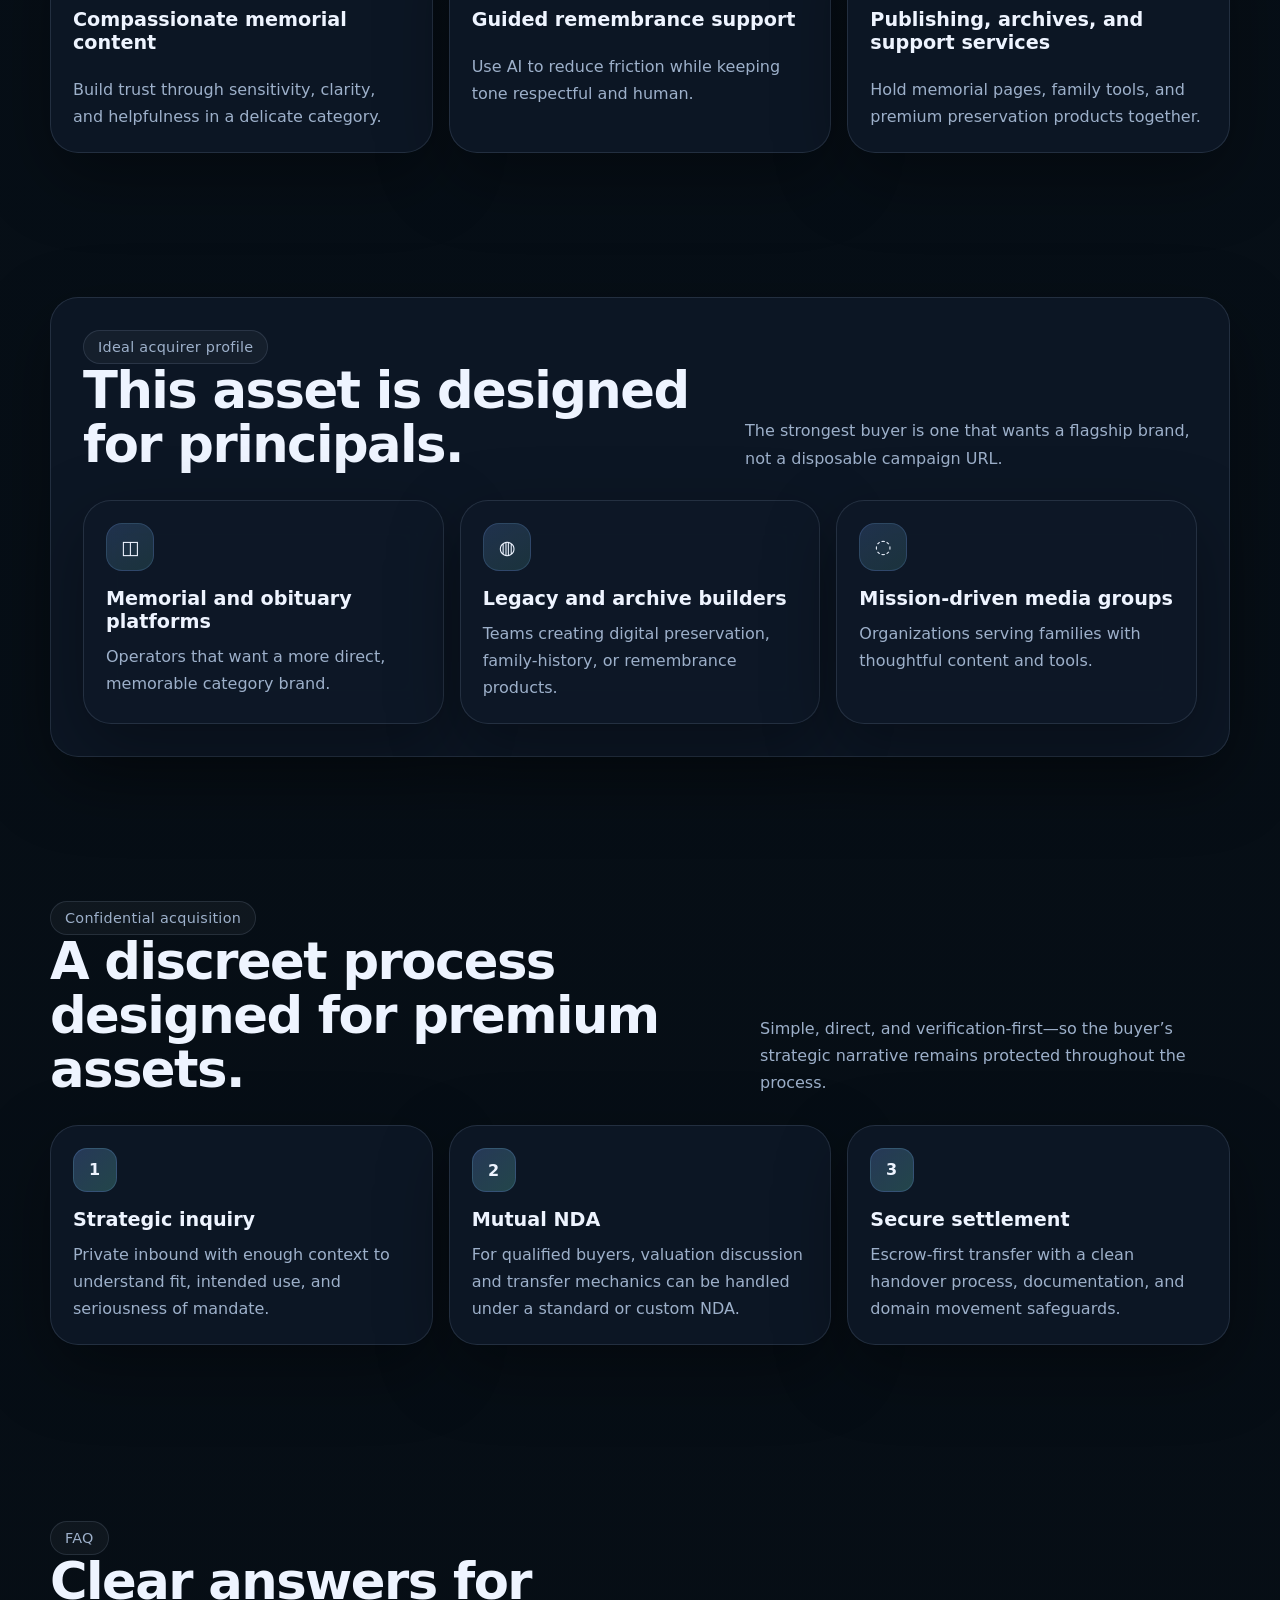
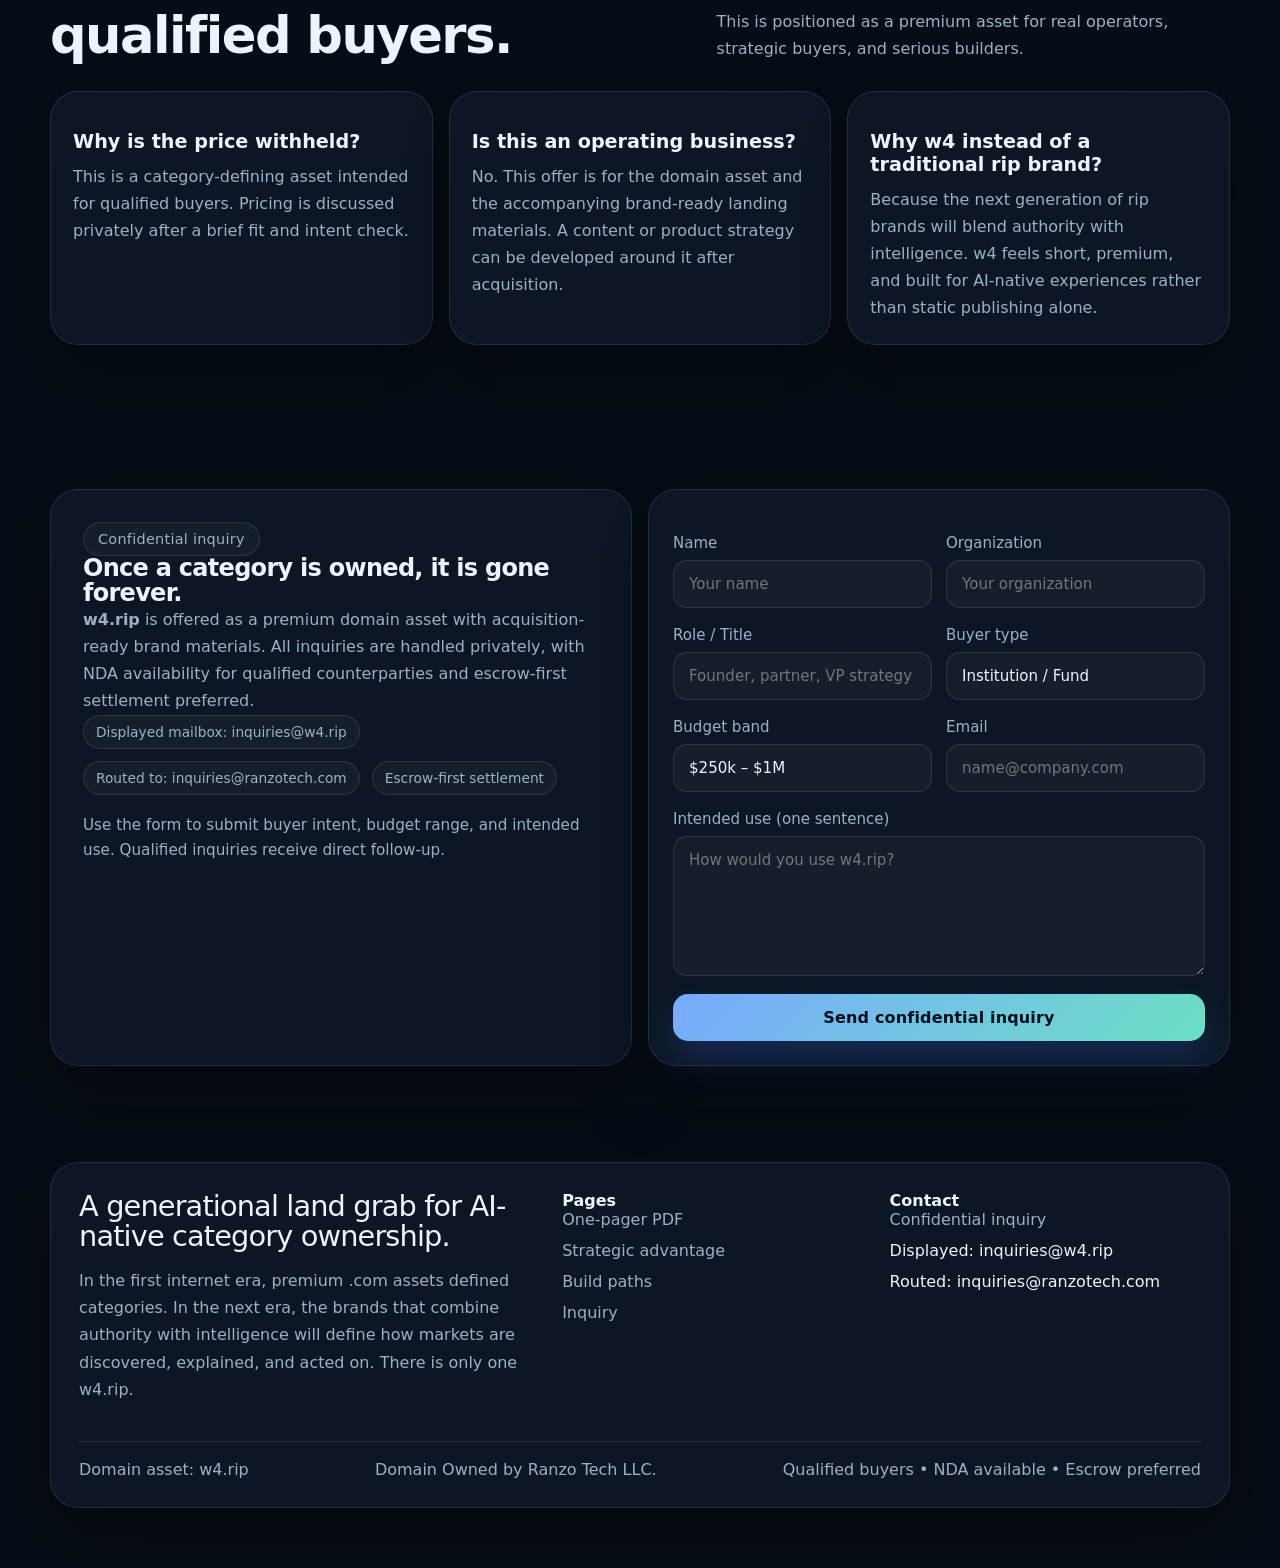
==== commit 822bf7dd: "Sync updates from w4.rip" ====
--- a/index.html
+++ b/index.html
@@ -1,541 +1,500 @@
 <!DOCTYPE html>
+
 <html lang="en">
 <head>
-  <meta charset="utf-8">
-  <meta name="viewport" content="width=device-width, initial-scale=1">
-  <title>w4.rip — Confidential Acquisition</title>
-  <meta name="description" content="w4.rip is a premium AI-first rip domain positioned for confidential acquisition, built for ai-native memorial publishing, legacy archiving, and remembrance support">
-  <link rel="canonical" href="https://w4.rip/">
-  <meta property="og:title" content="w4.rip — Confidential Acquisition">
-  <meta property="og:description" content="w4.rip is a premium AI-first rip domain positioned for confidential acquisition, built for ai-native memorial publishing, legacy archiving, and remembrance support">
-  <meta property="og:type" content="website">
-  <meta property="og:url" content="https://w4.rip/">
-  <meta property="og:site_name" content="w4.rip">
-  <meta property="og:image" content="https://w4.rip/social-card.svg">
-  <meta name="twitter:card" content="summary_large_image">
-  <meta name="twitter:title" content="w4.rip — Confidential Acquisition">
-  <meta name="twitter:description" content="w4.rip is a premium AI-first rip domain positioned for confidential acquisition, built for ai-native memorial publishing, legacy archiving, and remembrance support">
-  <meta name="twitter:image" content="https://w4.rip/social-card.svg">
-  <link rel="icon" href="favicon.svg" type="image/svg+xml">
-  <link rel="stylesheet" href="styles.css">
-  <script type="application/ld+json">
+<meta charset="utf-8"/>
+<meta content="width=device-width, initial-scale=1" name="viewport"/>
+<title>w4.rip — Confidential Acquisition</title>
+<meta content="w4.rip is a premium AI-first rip domain positioned for confidential acquisition, built for ai-native memorial publishing, legacy archiving, and remembrance support" name="description"/>
+<link href="https://w4.rip/" rel="canonical"/>
+<meta content="w4.rip — Confidential Acquisition" property="og:title"/>
+<meta content="w4.rip is a premium AI-first rip domain positioned for confidential acquisition, built for ai-native memorial publishing, legacy archiving, and remembrance support" property="og:description"/>
+<meta content="website" property="og:type"/>
+<meta content="https://w4.rip/" property="og:url"/>
+<meta content="w4.rip" property="og:site_name"/>
+<meta content="https://w4.rip/social-card.svg" property="og:image"/>
+<meta content="summary_large_image" name="twitter:card"/>
+<meta content="w4.rip — Confidential Acquisition" name="twitter:title"/>
+<meta content="w4.rip is a premium AI-first rip domain positioned for confidential acquisition, built for ai-native memorial publishing, legacy archiving, and remembrance support" name="twitter:description"/>
+<meta content="https://w4.rip/social-card.svg" name="twitter:image"/>
+<link href="favicon.svg" rel="icon" type="image/svg+xml"/>
+<link href="styles.css" rel="stylesheet"/>
+<script type="application/ld+json">
   {"@context": "https://schema.org", "@type": "WebSite", "name": "w4.rip", "url": "https://w4.rip/", "description": "w4.rip is a premium AI-first rip domain positioned for confidential acquisition, built for ai-native memorial publishing, legacy archiving, and remembrance support", "publisher": {"@type": "Organization", "name": "Ranzo Tech LLC"}}
   </script>
 </head>
 <body>
-  <div class="announcement">
-    <div class="container">
-      <span><strong>Confidential acquisition</strong> for a category-defining AI-native rip domain.</span>
-      <a href="one-pager.html">Download one-pager</a>
-    </div>
-  </div>
-
-  <header class="site-header">
-    <div class="container nav-shell">
-      <a class="brand" href="index.html">
-        <span class="brand-mark"><span>W4</span></span>
-        <span>
+<div class="announcement">
+<div class="container">
+<span><strong>Confidential acquisition</strong> for a category-defining AI-native rip domain.</span>
+<a download="" href="one-pager.pdf">Download one-pager PDF</a>
+</div>
+</div>
+<header class="site-header">
+<div class="container nav-shell">
+<a class="brand" href="index.html">
+<span class="brand-mark"><span>W4</span></span>
+<span>
           w4.rip
           <small>AI-native memorial asset</small>
-        </span>
-      </a>
-
-      <nav class="nav-links" data-mobile-nav>
-        <a href="#advantage">Strategic advantage</a>
-        <a href="#paths">Build paths</a>
-        <a href="#content">AI content</a>
-        <a href="#faq">FAQ</a>
-        <a href="#inquiry">Inquiry</a>
-      </nav>
-
-      <div class="nav-actions">
-        <button class="icon-button" type="button" data-theme-toggle aria-label="Switch theme">🌙</button>
-        <a class="button button-secondary print-hide" href="#inquiry">Confidential inquiry</a>
-        <button class="icon-button mobile-toggle" type="button" data-mobile-toggle aria-expanded="false" aria-label="Open menu">☰</button>
-      </div>
-    </div>
-  </header>
-
-  <main>
-    <section class="hero">
-      <div class="container hero-grid">
-        <article class="hero-copy">
-          <span class="eyebrow">Asset: w4.rip • Price: Upon request</span>
-          <h1>The Definitive AI Address for Digital Remembrance.</h1>
-          <p class="hero-lead">In Memorial publishing, the market is moving from basic obituary pages and fragmented family communication to lasting digital remembrance, legacy storytelling, and more compassionate support. The winning brand is not another memorial listing page. It is the category gateway. That is what w4.rip is built to signal.</p>
-
-          <div class="hero-meta">
-            <article>
-              <span class="small-label">Sector</span>
-              <strong>Memorial &amp; Legacy</strong>
-              <span>Remembrance, obituary tools, digital legacy, family resources, and compassionate community support.</span>
-            </article>
-            <article>
-              <span class="small-label">Angle</span>
-              <strong>AI-native authority</strong>
-              <span>AI-native memorial publishing, legacy archiving, and remembrance support.</span>
-            </article>
-          </div>
-
-          <div class="hero-actions">
-            <a class="button button-primary" href="#inquiry">Start confidential inquiry</a>
-            <a class="button button-secondary" href="#content">Explore AI content strategy</a>
-          </div>
-
-          <div class="hero-mini-grid">
-            <article class="metric-card">
-              <strong>4</strong>
-              <span>AI build lanes</span>
-            </article>
-            <article class="metric-card">
-              <strong>1</strong>
-              <span>Canonical asset</span>
-            </article>
-            <article class="metric-card">
-              <strong>24/7</strong>
-              <span>Category signal</span>
-            </article>
-          </div>
-        </article>
-
-        <aside class="hero-panel">
-          <div class="dashboard">
-            <div class="dashboard-main">
-              <div class="dashboard-top">
-                <div>
-                  <span class="small-label">AI category index</span>
-                  <strong>RIP intelligence</strong>
-                </div>
-                <span class="dashboard-badge">AI-native</span>
-              </div>
-              <div class="sparkline" aria-hidden="true">
-                <span style="height: 26%"></span>
-                <span style="height: 42%"></span>
-                <span style="height: 34%"></span>
-                <span style="height: 58%"></span>
-                <span style="height: 66%"></span>
-                <span style="height: 74%"></span>
-                <span style="height: 88%"></span>
-                <span style="height: 100%"></span>
-              </div>
-            </div>
-
-            <div class="dashboard-grid">
-
-              <article class="small-panel">
-                <span class="small-label">Memorial page and archive tools</span>
-                <strong>Memorial page and archive tools</strong>
-                <span>Help families create thoughtful, lasting remembrance spaces with less friction.</span>
-              </article>
-
-              <article class="small-panel">
-                <span class="small-label">Legacy storytelling engine</span>
-                <strong>Legacy storytelling engine</strong>
-                <span>Turn notes, photos, audio, and family history into meaningful digital keepsakes.</span>
-              </article>
-
-              <article class="small-panel">
-                <span class="small-label">Resource and support navigation</span>
-                <strong>Resource and support navigation</strong>
-                <span>Organize practical next steps, service information, and compassionate guidance in one place.</span>
-              </article>
-
-              <article class="small-panel">
-                <span class="small-label">Community and remembrance products</span>
-                <strong>Community and remembrance products</strong>
-                <span>Support anniversaries, private circles, subscriptions, and long-term archival services.</span>
-              </article>
-            </div>
-          </div>
-        </aside>
-      </div>
-    </section>
-
-    <section class="section" id="advantage">
-      <div class="container">
-        <div class="section-header">
-          <div>
-            <span class="eyebrow">The strategic advantage</span>
-            <h2>From static content to intelligent action.</h2>
-          </div>
-          <p>
+</span>
+</a>
+<nav class="nav-links" data-mobile-nav="">
+<a href="#advantage">Strategic advantage</a>
+<a href="#paths">Build paths</a>
+<a href="#content">AI content</a>
+<a href="#faq">FAQ</a>
+<a href="#inquiry">Inquiry</a>
+</nav>
+<div class="nav-actions">
+<button aria-label="Switch theme" class="icon-button" data-theme-toggle="" type="button">🌙</button>
+<a class="button button-secondary print-hide" href="#inquiry">Confidential inquiry</a>
+<button aria-expanded="false" aria-label="Open menu" class="icon-button mobile-toggle" data-mobile-toggle="" type="button">☰</button>
+</div>
+</div>
+</header>
+<main>
+<section class="hero">
+<div class="container hero-grid">
+<article class="hero-copy">
+<span class="eyebrow">Asset: w4.rip • Price: Upon request</span>
+<h1>The Definitive AI Address for Digital Remembrance.</h1>
+<p class="hero-lead">In Memorial publishing, the market is moving from basic obituary pages and fragmented family communication to lasting digital remembrance, legacy storytelling, and more compassionate support. The winning brand is not another memorial listing page. It is the category gateway. That is what w4.rip is built to signal.</p>
+<div class="hero-meta">
+<article>
+<span class="small-label">Sector</span>
+<strong>Memorial &amp; Legacy</strong>
+<span>Remembrance, obituary tools, digital legacy, family resources, and compassionate community support.</span>
+</article>
+<article>
+<span class="small-label">Angle</span>
+<strong>AI-native authority</strong>
+<span>AI-native memorial publishing, legacy archiving, and remembrance support.</span>
+</article>
+</div>
+<div class="hero-actions">
+<a class="button button-primary" href="#inquiry">Start confidential inquiry</a>
+<a class="button button-secondary" href="#content">Explore AI content strategy</a>
+</div>
+<div class="hero-mini-grid">
+<article class="metric-card">
+<strong>4</strong>
+<span>AI build lanes</span>
+</article>
+<article class="metric-card">
+<strong>1</strong>
+<span>Canonical asset</span>
+</article>
+<article class="metric-card">
+<strong>24/7</strong>
+<span>Category signal</span>
+</article>
+</div>
+</article>
+<aside class="hero-panel">
+<div class="dashboard">
+<div class="dashboard-main">
+<div class="dashboard-top">
+<div>
+<span class="small-label">AI category index</span>
+<strong>RIP intelligence</strong>
+</div>
+<span class="dashboard-badge">AI-native</span>
+</div>
+<div aria-hidden="true" class="sparkline">
+<span style="height: 26%"></span>
+<span style="height: 42%"></span>
+<span style="height: 34%"></span>
+<span style="height: 58%"></span>
+<span style="height: 66%"></span>
+<span style="height: 74%"></span>
+<span style="height: 88%"></span>
+<span style="height: 100%"></span>
+</div>
+</div>
+<div class="dashboard-grid">
+<article class="small-panel">
+<span class="small-label">Memorial page and archive tools</span>
+<strong>Memorial page and archive tools</strong>
+<span>Help families create thoughtful, lasting remembrance spaces with less friction.</span>
+</article>
+<article class="small-panel">
+<span class="small-label">Legacy storytelling engine</span>
+<strong>Legacy storytelling engine</strong>
+<span>Turn notes, photos, audio, and family history into meaningful digital keepsakes.</span>
+</article>
+<article class="small-panel">
+<span class="small-label">Resource and support navigation</span>
+<strong>Resource and support navigation</strong>
+<span>Organize practical next steps, service information, and compassionate guidance in one place.</span>
+</article>
+<article class="small-panel">
+<span class="small-label">Community and remembrance products</span>
+<strong>Community and remembrance products</strong>
+<span>Support anniversaries, private circles, subscriptions, and long-term archival services.</span>
+</article>
+</div>
+</div>
+</aside>
+</div>
+</section>
+<section class="section" id="advantage">
+<div class="container">
+<div class="section-header">
+<div>
+<span class="eyebrow">The strategic advantage</span>
+<h2>From static content to intelligent action.</h2>
+</div>
+<p>
             Traditional category sites optimize for readership, search, and passive lead generation. AI-native brands optimize for interpretation, workflow, and repeat decision value. <strong>w4.rip</strong> is positioned for the second category.
           </p>
-        </div>
-
-        <div class="comparison-shell">
-          <div class="comparison-table">
-            <div class="comparison-row header">
-              <div>Feature</div>
-              <div>Legacy memorial site</div>
-              <div>AI-native legacy platform</div>
-            </div>
-            <div class="comparison-row">
-              <div>Primary utility</div>
-              <div>Reading, discovery, lead capture</div>
-              <div>Interpretation, guidance, and workflow support</div>
-            </div>
-            <div class="comparison-row">
-              <div>Core output</div>
-              <div>Pages, listings, articles, basic forms</div>
-              <div>Copilots, explainers, recommendations, and operational workflows</div>
-            </div>
-            <div class="comparison-row">
-              <div>Trust model</div>
-              <div>Branding and content volume</div>
-              <div>Branding plus explainability, speed, and human-reviewed AI support</div>
-            </div>
-            <div class="comparison-row">
-              <div>Data moat</div>
-              <div>Traffic and distribution</div>
-              <div>Feedback loops, workflow data, and better decision context</div>
-            </div>
-            <div class="comparison-row">
-              <div>Monetization</div>
-              <div>Ads, affiliates, and passive leads</div>
-              <div>Subscriptions, premium tools, memberships, and workflow software</div>
-            </div>
-          </div>
-        </div>
-      </div>
-    </section>
-
-    <section class="section-tight">
-      <div class="container cards-grid">
-        <article class="card">
-          <div class="card-icon">◎</div>
-          <h3>Positioning</h3>
-          <p>w4.rip reads like a flagship AI-native rip brand: direct, memorable, and category-scale.</p>
-        </article>
-        <article class="card">
-          <div class="card-icon">◇</div>
-          <h3>Scarcity</h3>
-          <p>There is only one w4.rip. In crowded memorial &amp; legacy markets, the clearest name becomes the front door for trust, distribution, and deal flow.</p>
-        </article>
-        <article class="card">
-          <div class="card-icon">↗</div>
-          <h3>Expansion</h3>
-          <p>The domain can support media, software, services, memberships, marketplaces, or workflow products without feeling temporary or narrow.</p>
-        </article>
-        <article class="card">
-          <div class="card-icon">▣</div>
-          <h3>AI fit</h3>
-          <p>The strongest rip brands now need an intelligence story. w4.rip gives that story a premium surface from day one.</p>
-        </article>
-      </div>
-    </section>
-
-    <section class="section">
-      <div class="container">
-        <div class="section-header">
-          <div>
-            <span class="eyebrow">Market authority</span>
-            <h2>Why the rip category rewards direct naming.</h2>
-          </div>
-          <p>
+</div>
+<div class="comparison-shell">
+<div class="comparison-table">
+<div class="comparison-row header">
+<div>Feature</div>
+<div>Legacy memorial site</div>
+<div>AI-native legacy platform</div>
+</div>
+<div class="comparison-row">
+<div>Primary utility</div>
+<div>Reading, discovery, lead capture</div>
+<div>Interpretation, guidance, and workflow support</div>
+</div>
+<div class="comparison-row">
+<div>Core output</div>
+<div>Pages, listings, articles, basic forms</div>
+<div>Copilots, explainers, recommendations, and operational workflows</div>
+</div>
+<div class="comparison-row">
+<div>Trust model</div>
+<div>Branding and content volume</div>
+<div>Branding plus explainability, speed, and human-reviewed AI support</div>
+</div>
+<div class="comparison-row">
+<div>Data moat</div>
+<div>Traffic and distribution</div>
+<div>Feedback loops, workflow data, and better decision context</div>
+</div>
+<div class="comparison-row">
+<div>Monetization</div>
+<div>Ads, affiliates, and passive leads</div>
+<div>Subscriptions, premium tools, memberships, and workflow software</div>
+</div>
+</div>
+</div>
+</div>
+</section>
+<section class="section-tight">
+<div class="container cards-grid">
+<article class="card">
+<div class="card-icon">◎</div>
+<h3>Positioning</h3>
+<p>w4.rip reads like a flagship AI-native rip brand: direct, memorable, and category-scale.</p>
+</article>
+<article class="card">
+<div class="card-icon">◇</div>
+<h3>Scarcity</h3>
+<p>There is only one w4.rip. In crowded memorial &amp; legacy markets, the clearest name becomes the front door for trust, distribution, and deal flow.</p>
+</article>
+<article class="card">
+<div class="card-icon">↗</div>
+<h3>Expansion</h3>
+<p>The domain can support media, software, services, memberships, marketplaces, or workflow products without feeling temporary or narrow.</p>
+</article>
+<article class="card">
+<div class="card-icon">▣</div>
+<h3>AI fit</h3>
+<p>The strongest rip brands now need an intelligence story. w4.rip gives that story a premium surface from day one.</p>
+</article>
+</div>
+</section>
+<section class="section">
+<div class="container">
+<div class="section-header">
+<div>
+<span class="eyebrow">Market authority</span>
+<h2>Why the rip category rewards direct naming.</h2>
+</div>
+<p>
             In premium categories, the most valuable asset is the one that sounds like the category itself while still feeling flexible enough to hold a real business, not just a campaign.
           </p>
-        </div>
-
-        <div class="market-grid">
-
-          <article>
-            <strong>01</strong>
-            <h3>Category clarity</h3>
-            <p>RIP is a direct, unforgettable word. In trust-heavy markets, clarity shortens the path from first impression to credibility.</p>
-          </article>
-          <article>
-            <strong>02</strong>
-            <h3>Brand efficiency</h3>
-            <p>Short, exact naming lowers explanation cost across search, partnerships, outbound, media, and repeat recall.</p>
-          </article>
-          <article>
-            <strong>03</strong>
-            <h3>Product optionality</h3>
-            <p>w4.rip can credibly hold editorial, software, community, workflow, and marketplace models under one roof.</p>
-          </article>
-        </div>
-      </div>
-    </section>
-
-    <section class="section-tight">
-      <div class="container">
-        <div class="quote-card">
-          <p>“In memorial categories, trust comes from dignity, clarity, and a brand that feels enduring.”</p>
-          <small>Positioning statement for w4.rip</small>
-        </div>
-      </div>
-    </section>
-
-    <section class="section" id="paths">
-      <div class="container">
-        <div class="section-header">
-          <div>
-            <span class="eyebrow">High-value build paths</span>
-            <h2>AI-native directions sophisticated operators can fund.</h2>
-          </div>
-          <p>
+</div>
+<div class="market-grid">
+<article>
+<strong>01</strong>
+<h3>Category clarity</h3>
+<p>RIP is a direct, unforgettable word. In trust-heavy markets, clarity shortens the path from first impression to credibility.</p>
+</article>
+<article>
+<strong>02</strong>
+<h3>Brand efficiency</h3>
+<p>Short, exact naming lowers explanation cost across search, partnerships, outbound, media, and repeat recall.</p>
+</article>
+<article>
+<strong>03</strong>
+<h3>Product optionality</h3>
+<p>w4.rip can credibly hold editorial, software, community, workflow, and marketplace models under one roof.</p>
+</article>
+</div>
+</div>
+</section>
+<section class="section-tight">
+<div class="container">
+<div class="quote-card">
+<p>“In memorial categories, trust comes from dignity, clarity, and a brand that feels enduring.”</p>
+<small>Positioning statement for w4.rip</small>
+</div>
+</div>
+</section>
+<section class="section" id="paths">
+<div class="container">
+<div class="section-header">
+<div>
+<span class="eyebrow">High-value build paths</span>
+<h2>AI-native directions sophisticated operators can fund.</h2>
+</div>
+<p>
             The asset is the brand-level moat. These are the lanes where a direct, premium category domain can anchor a serious product, media business, marketplace, or workflow platform.
           </p>
-        </div>
-
-        <div class="topics-shell">
-          <div class="topics-grid">
-
-            <article class="card">
-              <div class="card-icon">◔</div>
-              <h3>Memorial page and archive tools</h3>
-              <p>Help families create thoughtful, lasting remembrance spaces with less friction.</p>
-            </article>
-
-            <article class="card">
-              <div class="card-icon">◈</div>
-              <h3>Legacy storytelling engine</h3>
-              <p>Turn notes, photos, audio, and family history into meaningful digital keepsakes.</p>
-            </article>
-
-            <article class="card">
-              <div class="card-icon">▢</div>
-              <h3>Resource and support navigation</h3>
-              <p>Organize practical next steps, service information, and compassionate guidance in one place.</p>
-            </article>
-
-            <article class="card">
-              <div class="card-icon">⋄</div>
-              <h3>Community and remembrance products</h3>
-              <p>Support anniversaries, private circles, subscriptions, and long-term archival services.</p>
-            </article>
-          </div>
-        </div>
-      </div>
-    </section>
-
-    <section class="section" id="content">
-      <div class="container">
-        <div class="section-header">
-          <div>
-            <span class="eyebrow">AI content and product strategy</span>
-            <h2>Editorial directions that also support real monetization.</h2>
-          </div>
-          <p>
+</div>
+<div class="topics-shell">
+<div class="topics-grid">
+<article class="card">
+<div class="card-icon">◔</div>
+<h3>Memorial page and archive tools</h3>
+<p>Help families create thoughtful, lasting remembrance spaces with less friction.</p>
+</article>
+<article class="card">
+<div class="card-icon">◈</div>
+<h3>Legacy storytelling engine</h3>
+<p>Turn notes, photos, audio, and family history into meaningful digital keepsakes.</p>
+</article>
+<article class="card">
+<div class="card-icon">▢</div>
+<h3>Resource and support navigation</h3>
+<p>Organize practical next steps, service information, and compassionate guidance in one place.</p>
+</article>
+<article class="card">
+<div class="card-icon">⋄</div>
+<h3>Community and remembrance products</h3>
+<p>Support anniversaries, private circles, subscriptions, and long-term archival services.</p>
+</article>
+</div>
+</div>
+</div>
+</section>
+<section class="section" id="content">
+<div class="container">
+<div class="section-header">
+<div>
+<span class="eyebrow">AI content and product strategy</span>
+<h2>Editorial directions that also support real monetization.</h2>
+</div>
+<p>
             The strongest AI-native category brands do not choose between content and software. They use content to earn trust, then turn that trust into tools, workflows, and repeat engagement.
           </p>
-        </div>
+</div>
+<div class="insights-grid no-links">
+<article class="insight-card">
+<span class="tag">Authority engine</span>
+<h3>Compassionate memorial content</h3>
+<p>Build trust through sensitivity, clarity, and helpfulness in a delicate category.</p>
+</article>
+<article class="insight-card">
+<span class="tag">Assistant layer</span>
+<h3>Guided remembrance support</h3>
+<p>Use AI to reduce friction while keeping tone respectful and human.</p>
+</article>
+<article class="insight-card">
+<span class="tag">Workflow monetization</span>
+<h3>Publishing, archives, and support services</h3>
+<p>Hold memorial pages, family tools, and premium preservation products together.</p>
+</article>
+</div>
+</div>
+</section>
+<section class="section-tight">
+<div class="container value-shell">
+<div class="section-header">
+<div>
+<span class="eyebrow">Ideal acquirer profile</span>
+<h2>This asset is designed for principals.</h2>
+</div>
+<p>The strongest buyer is one that wants a flagship brand, not a disposable campaign URL.</p>
+</div>
+<div class="value-grid">
+<article class="card">
+<div class="card-icon">◫</div>
+<h3>Memorial and obituary platforms</h3>
+<p>Operators that want a more direct, memorable category brand.</p>
+</article>
+<article class="card">
+<div class="card-icon">◍</div>
+<h3>Legacy and archive builders</h3>
+<p>Teams creating digital preservation, family-history, or remembrance products.</p>
+</article>
+<article class="card">
+<div class="card-icon">◌</div>
+<h3>Mission-driven media groups</h3>
+<p>Organizations serving families with thoughtful content and tools.</p>
+</article>
+</div>
+</div>
+</section>
+<section class="section">
+<div class="container">
+<div class="section-header">
+<div>
+<span class="eyebrow">Confidential acquisition</span>
+<h2>A discreet process designed for premium assets.</h2>
+</div>
+<p>Simple, direct, and verification-first—so the buyer’s strategic narrative remains protected throughout the process.</p>
+</div>
+<div class="process-grid">
+<article>
+<span class="process-step">1</span>
+<h3>Strategic inquiry</h3>
+<p>Private inbound with enough context to understand fit, intended use, and seriousness of mandate.</p>
+</article>
+<article>
+<span class="process-step">2</span>
+<h3>Mutual NDA</h3>
+<p>For qualified buyers, valuation discussion and transfer mechanics can be handled under a standard or custom NDA.</p>
+</article>
+<article>
+<span class="process-step">3</span>
+<h3>Secure settlement</h3>
+<p>Escrow-first transfer with a clean handover process, documentation, and domain movement safeguards.</p>
+</article>
+</div>
+</div>
+</section>
+<section class="section" id="faq">
+<div class="container">
+<div class="section-header">
+<div>
+<span class="eyebrow">FAQ</span>
+<h2>Clear answers for qualified buyers.</h2>
+</div>
+<p>This is positioned as a premium asset for real operators, strategic buyers, and serious builders.</p>
+</div>
+<div class="faq-grid">
+<article>
+<h3>Why is the price withheld?</h3>
+<p>This is a category-defining asset intended for qualified buyers. Pricing is discussed privately after a brief fit and intent check.</p>
+</article>
+<article>
+<h3>Is this an operating business?</h3>
+<p>No. This offer is for the domain asset and the accompanying brand-ready landing materials. A content or product strategy can be developed around it after acquisition.</p>
+</article>
+<article>
+<h3>Why w4 instead of a traditional rip brand?</h3>
+<p>Because the next generation of rip brands will blend authority with intelligence. w4 feels short, premium, and built for AI-native experiences rather than static publishing alone.</p>
+</article>
+</div>
+</div>
+</section>
+<section class="section-tight" id="inquiry">
+<div class="container contact-grid">
+<article class="contact-shell">
+<span class="eyebrow">Confidential inquiry</span>
+<h2>Once a category is owned, it is gone forever.</h2>
+<p>
+<strong>w4.rip</strong> is offered as a premium domain asset with acquisition-ready brand materials. All inquiries are handled privately, with NDA availability for qualified counterparties and escrow-first settlement preferred.
+          </p>
+<div class="tag-row">
+<span class="chip">Displayed mailbox: inquiries@w4.rip</span>
+<span class="chip">Routed to: inquiries@ranzotech.com</span>
+<span class="chip">Escrow-first settlement</span>
+</div>
+<p class="contact-note">Use the form to submit buyer intent, budget range, and intended use. Qualified inquiries receive direct follow-up.</p>
+</article>
+<aside class="form-shell">
+<form accept-charset="UTF-8" action="https://ranzotech.com/form/contact.php" data-async-form="contact" method="POST">
+<input name="portfolio" type="hidden" value="w4"/>
 
-        <div class="insights-grid no-links">
 
-          <article class="insight-card">
-            <span class="tag">Authority engine</span>
-            <h3>Compassionate memorial content</h3>
-            <p>Build trust through sensitivity, clarity, and helpfulness in a delicate category.</p>
-          </article>
 
-          <article class="insight-card">
-            <span class="tag">Assistant layer</span>
-            <h3>Guided remembrance support</h3>
-            <p>Use AI to reduce friction while keeping tone respectful and human.</p>
-          </article>
-
-          <article class="insight-card">
-            <span class="tag">Workflow monetization</span>
-            <h3>Publishing, archives, and support services</h3>
-            <p>Hold memorial pages, family tools, and premium preservation products together.</p>
-          </article>
-        </div>
-      </div>
-    </section>
-
-    <section class="section-tight">
-      <div class="container value-shell">
-        <div class="section-header">
-          <div>
-            <span class="eyebrow">Ideal acquirer profile</span>
-            <h2>This asset is designed for principals.</h2>
-          </div>
-          <p>The strongest buyer is one that wants a flagship brand, not a disposable campaign URL.</p>
-        </div>
-        <div class="value-grid">
-
-          <article class="card">
-            <div class="card-icon">◫</div>
-            <h3>Memorial and obituary platforms</h3>
-            <p>Operators that want a more direct, memorable category brand.</p>
-          </article>
-
-          <article class="card">
-            <div class="card-icon">◍</div>
-            <h3>Legacy and archive builders</h3>
-            <p>Teams creating digital preservation, family-history, or remembrance products.</p>
-          </article>
-
-          <article class="card">
-            <div class="card-icon">◌</div>
-            <h3>Mission-driven media groups</h3>
-            <p>Organizations serving families with thoughtful content and tools.</p>
-          </article>
-        </div>
-      </div>
-    </section>
-
-    <section class="section">
-      <div class="container">
-        <div class="section-header">
-          <div>
-            <span class="eyebrow">Confidential acquisition</span>
-            <h2>A discreet process designed for premium assets.</h2>
-          </div>
-          <p>Simple, direct, and verification-first—so the buyer’s strategic narrative remains protected throughout the process.</p>
-        </div>
-        <div class="process-grid">
-          <article>
-            <span class="process-step">1</span>
-            <h3>Strategic inquiry</h3>
-            <p>Private inbound with enough context to understand fit, intended use, and seriousness of mandate.</p>
-          </article>
-          <article>
-            <span class="process-step">2</span>
-            <h3>Mutual NDA</h3>
-            <p>For qualified buyers, valuation discussion and transfer mechanics can be handled under a standard or custom NDA.</p>
-          </article>
-          <article>
-            <span class="process-step">3</span>
-            <h3>Secure settlement</h3>
-            <p>Escrow-first transfer with a clean handover process, documentation, and domain movement safeguards.</p>
-          </article>
-        </div>
-      </div>
-    </section>
-
-    <section class="section" id="faq">
-      <div class="container">
-        <div class="section-header">
-          <div>
-            <span class="eyebrow">FAQ</span>
-            <h2>Clear answers for qualified buyers.</h2>
-          </div>
-          <p>This is positioned as a premium asset for real operators, strategic buyers, and serious builders.</p>
-        </div>
-
-        <div class="faq-grid">
-          <article>
-            <h3>Why is the price withheld?</h3>
-            <p>This is a category-defining asset intended for qualified buyers. Pricing is discussed privately after a brief fit and intent check.</p>
-          </article>
-          <article>
-            <h3>Is this an operating business?</h3>
-            <p>No. This offer is for the domain asset and the accompanying brand-ready landing materials. A content or product strategy can be developed around it after acquisition.</p>
-          </article>
-          <article>
-            <h3>Why w4 instead of a traditional rip brand?</h3>
-            <p>Because the next generation of rip brands will blend authority with intelligence. w4 feels short, premium, and built for AI-native experiences rather than static publishing alone.</p>
-          </article>
-        </div>
-      </div>
-    </section>
-
-    <section class="section-tight" id="inquiry">
-      <div class="container contact-grid">
-        <article class="contact-shell">
-          <span class="eyebrow">Confidential inquiry</span>
-          <h2>Once a category is owned, it is gone forever.</h2>
-          <p>
-            <strong>w4.rip</strong> is offered as a premium domain asset with acquisition-ready brand materials. All inquiries are handled privately, with NDA availability for qualified counterparties and escrow-first settlement preferred.
-          </p>
-          <div class="tag-row">
-            <span class="chip">Displayed mailbox: inquiries@w4.rip</span>
-            <span class="chip">Routed to: inquiries@ranzotech.com</span>
-            <span class="chip">Escrow-first settlement</span>
-          </div>
-          <p class="contact-note">Use the form to submit buyer intent, budget range, and intended use. Qualified inquiries receive direct follow-up.</p>
-        </article>
-
-        <aside class="form-shell">
-          <form method="POST" action="/api/inquiry" accept-charset="UTF-8">
-            <input type="hidden" name="portfolio" value="w4">
-            <input type="hidden" name="asset_domain" value="w4.rip">
-            <input type="hidden" name="displayed_mailbox" value="inquiries@w4.rip">
-            <input type="hidden" name="route_to" value="inquiries@ranzotech.com">
-            <input class="hidden-field" type="text" name="website" tabindex="-1" autocomplete="off">
-            <div class="form-row">
-              <label class="label">Name
-                <input class="input" type="text" name="name" placeholder="Your name" required>
-              </label>
-              <label class="label">Organization
-                <input class="input" type="text" name="organization" placeholder="Your organization">
-              </label>
-            </div>
-            <div class="form-row">
-              <label class="label">Role / Title
-                <input class="input" type="text" name="role" placeholder="Founder, partner, VP strategy">
-              </label>
-              <label class="label">Buyer type
+<input name="source_url" type="hidden" value="https://w4.rip/"/><input name="display_email" type="hidden" value="inquiries@w4.rip"/><input name="domain" type="hidden" value="w4.rip"/><input aria-hidden="true" autocomplete="off" class="hidden-field" name="website" tabindex="-1" type="text"/>
+<div class="form-row">
+<label class="label">Name
+                <input autocomplete="name" class="input" name="name" placeholder="Your name" required="" type="text"/>
+</label>
+<label class="label">Organization
+                <input autocomplete="organization" class="input" name="company" placeholder="Your organization" type="text"/>
+</label>
+</div>
+<div class="form-row">
+<label class="label">Role / Title
+                <input autocomplete="organization-title" class="input" name="role" placeholder="Founder, partner, VP strategy" type="text"/>
+</label>
+<label class="label">Buyer type
                 <select class="select" name="buyer_type">
-                  <option>Institution / Fund</option>
-                  <option>Operating company</option>
-                  <option>Publisher / Operator</option>
-                  <option>Founder / Builder</option>
-                </select>
-              </label>
-            </div>
-            <div class="form-row">
-              <label class="label">Budget band
-                <select class="select" name="budget_band">
-                  <option>$250k – $1M</option>
-                  <option>$1M – $3M</option>
-                  <option>$3M – $7M</option>
-                  <option>$7M+</option>
-                  <option>Prefer not to say</option>
-                </select>
-              </label>
-              <label class="label">Email
-                <input class="input" type="email" name="email" placeholder="name@company.com" required>
-              </label>
-            </div>
-            <label class="label">Intended use (one sentence)
-              <textarea class="textarea" name="message" placeholder="How would you use w4.rip?" required></textarea>
-            </label>
-            <button class="button button-primary button-block" type="submit">Send confidential inquiry</button>
-          </form>
-        </aside>
-      </div>
-    </section>
-
-    <div class="container">
-      <footer class="footer-shell">
-        <div class="footer-grid">
-          <div>
-            <div class="footer-title">A generational land grab for AI-native category ownership.</div>
-            <p>
+<option>Institution / Fund</option>
+<option>Operating company</option>
+<option>Publisher / Operator</option>
+<option>Founder / Builder</option>
+</select>
+</label>
+</div>
+<div class="form-row">
+<label class="label">Budget band
+                <select class="select" name="budget">
+<option>$250k – $1M</option>
+<option>$1M – $3M</option>
+<option>$3M – $7M</option>
+<option>$7M+</option>
+<option>Prefer not to say</option>
+</select>
+</label>
+<label class="label">Email
+                <input autocomplete="email" class="input" name="email" placeholder="name@company.com" required="" type="email"/>
+</label>
+</div>
+<label class="label">Intended use (one sentence)
+              <textarea class="textarea" name="message" placeholder="How would you use w4.rip?" required=""></textarea>
+</label>
+<button class="button button-primary button-block" type="submit">Send confidential inquiry</button><div aria-live="polite" class="form-message" data-form-message="true"></div>
+</form>
+</aside>
+</div>
+</section>
+<div class="container">
+<footer class="footer-shell">
+<div class="footer-grid">
+<div>
+<div class="footer-title">A generational land grab for AI-native category ownership.</div>
+<p>
               In the first internet era, premium .com assets defined categories. In the next era, the brands that combine authority with intelligence will define how markets are discovered, explained, and acted on. There is only one w4.rip.
             </p>
-          </div>
-          <div>
-            <strong>Pages</strong>
-            <div class="footer-links">
-              <a href="one-pager.html">One-pager</a>
-              <a href="#advantage">Strategic advantage</a>
-              <a href="#paths">Build paths</a>
-              <a href="#inquiry">Inquiry</a>
-            </div>
-          </div>
-          <div>
-            <strong>Contact</strong>
-            <div class="footer-links">
-              <a href="#inquiry">Confidential inquiry</a>
-              <span>Displayed: inquiries@w4.rip</span>
-              <span>Routed: inquiries@ranzotech.com</span>
-            </div>
-          </div>
-        </div>
-        <div class="footer-meta">
-          <span>Domain asset: w4.rip</span>
-          <span>Domain Owned by Ranzo Tech LLC.</span>
-          <span>Qualified buyers • NDA available • Escrow preferred</span>
-        </div>
-      </footer>
-    </div>
-  </main>
-
-  <script src="script.js"></script>
+</div>
+<div>
+<strong>Pages</strong>
+<div class="footer-links">
+<a download="" href="one-pager.pdf">One-pager PDF</a>
+<a href="#advantage">Strategic advantage</a>
+<a href="#paths">Build paths</a>
+<a href="#inquiry">Inquiry</a>
+</div>
+</div>
+<div>
+<strong>Contact</strong>
+<div class="footer-links">
+<a href="#inquiry">Confidential inquiry</a>
+<span>Displayed: inquiries@w4.rip</span>
+<span>Routed: inquiries@ranzotech.com</span>
+</div>
+</div>
+</div>
+<div class="footer-meta">
+<span>Domain asset: w4.rip</span>
+<span>Domain Owned by Ranzo Tech LLC.</span>
+<span>Qualified buyers • NDA available • Escrow preferred</span>
+</div>
+</footer>
+</div>
+</main>
+<script src="script.js"></script>
 </body>
 </html>
--- a/styles.css
+++ b/styles.css
@@ -584,6 +584,11 @@
   color: var(--text);
 }
 .form-message.visible { display: block; }
+.form-message.error {
+  background: rgba(255, 112, 112, 0.12);
+  border-color: rgba(255, 112, 112, 0.24);
+}
+.button[disabled] { opacity: 0.72; cursor: wait; }
 .contact-grid { grid-template-columns: 1fr 1fr; }
 .form-shell { padding: 24px; }
 .footer-shell { padding: 28px; margin: 40px 0 60px; }
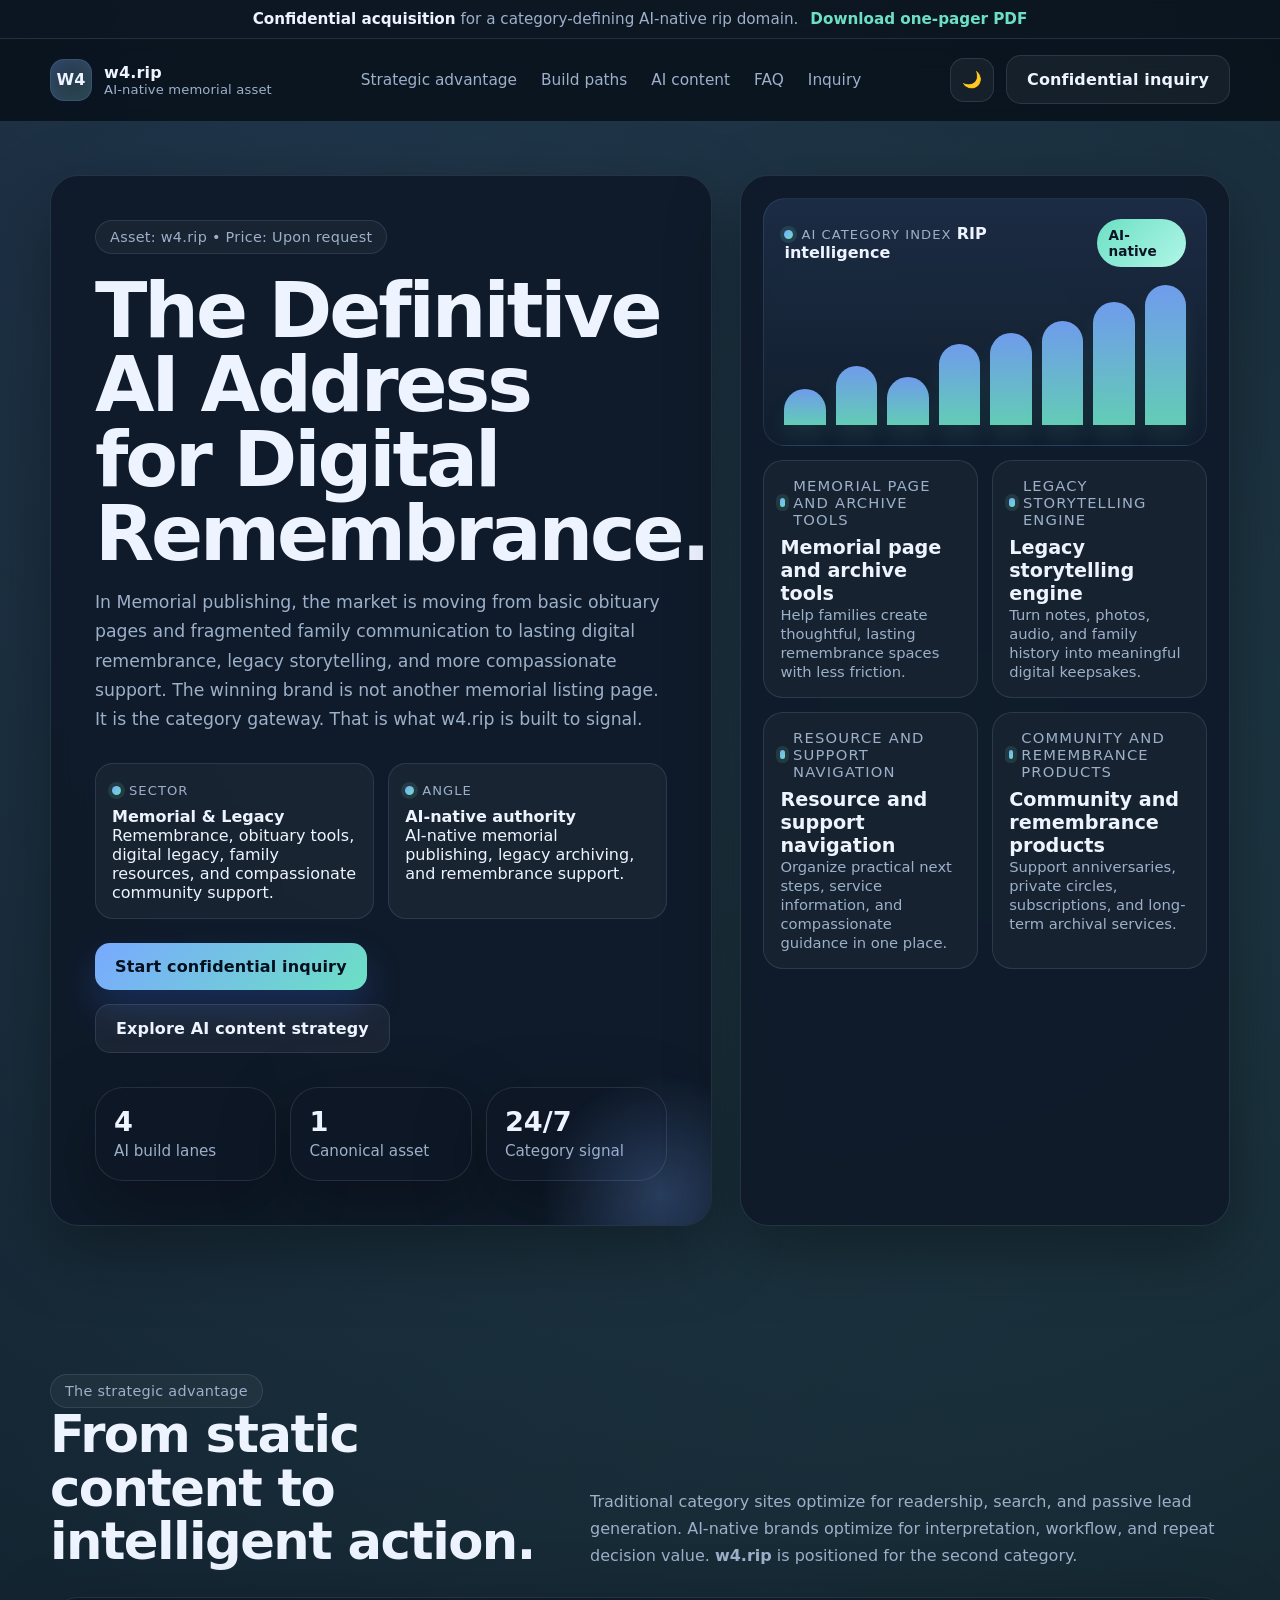
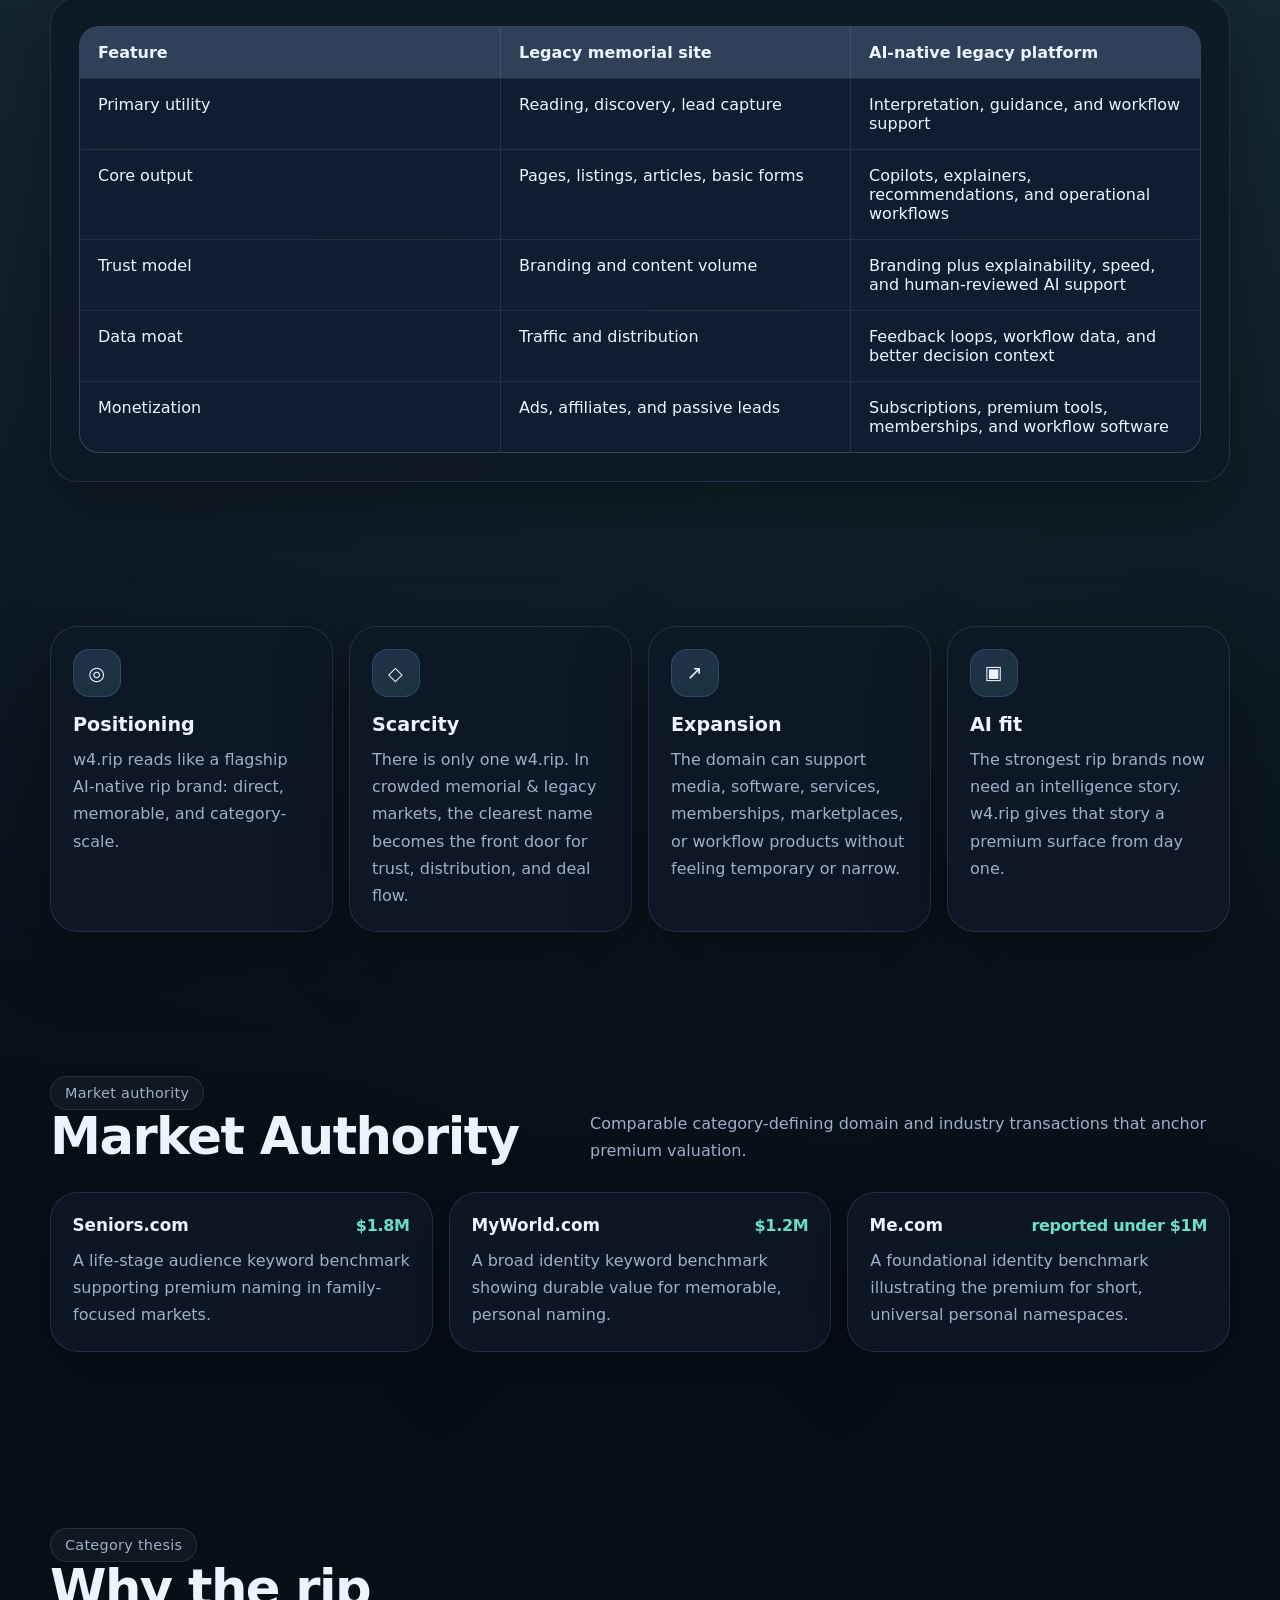
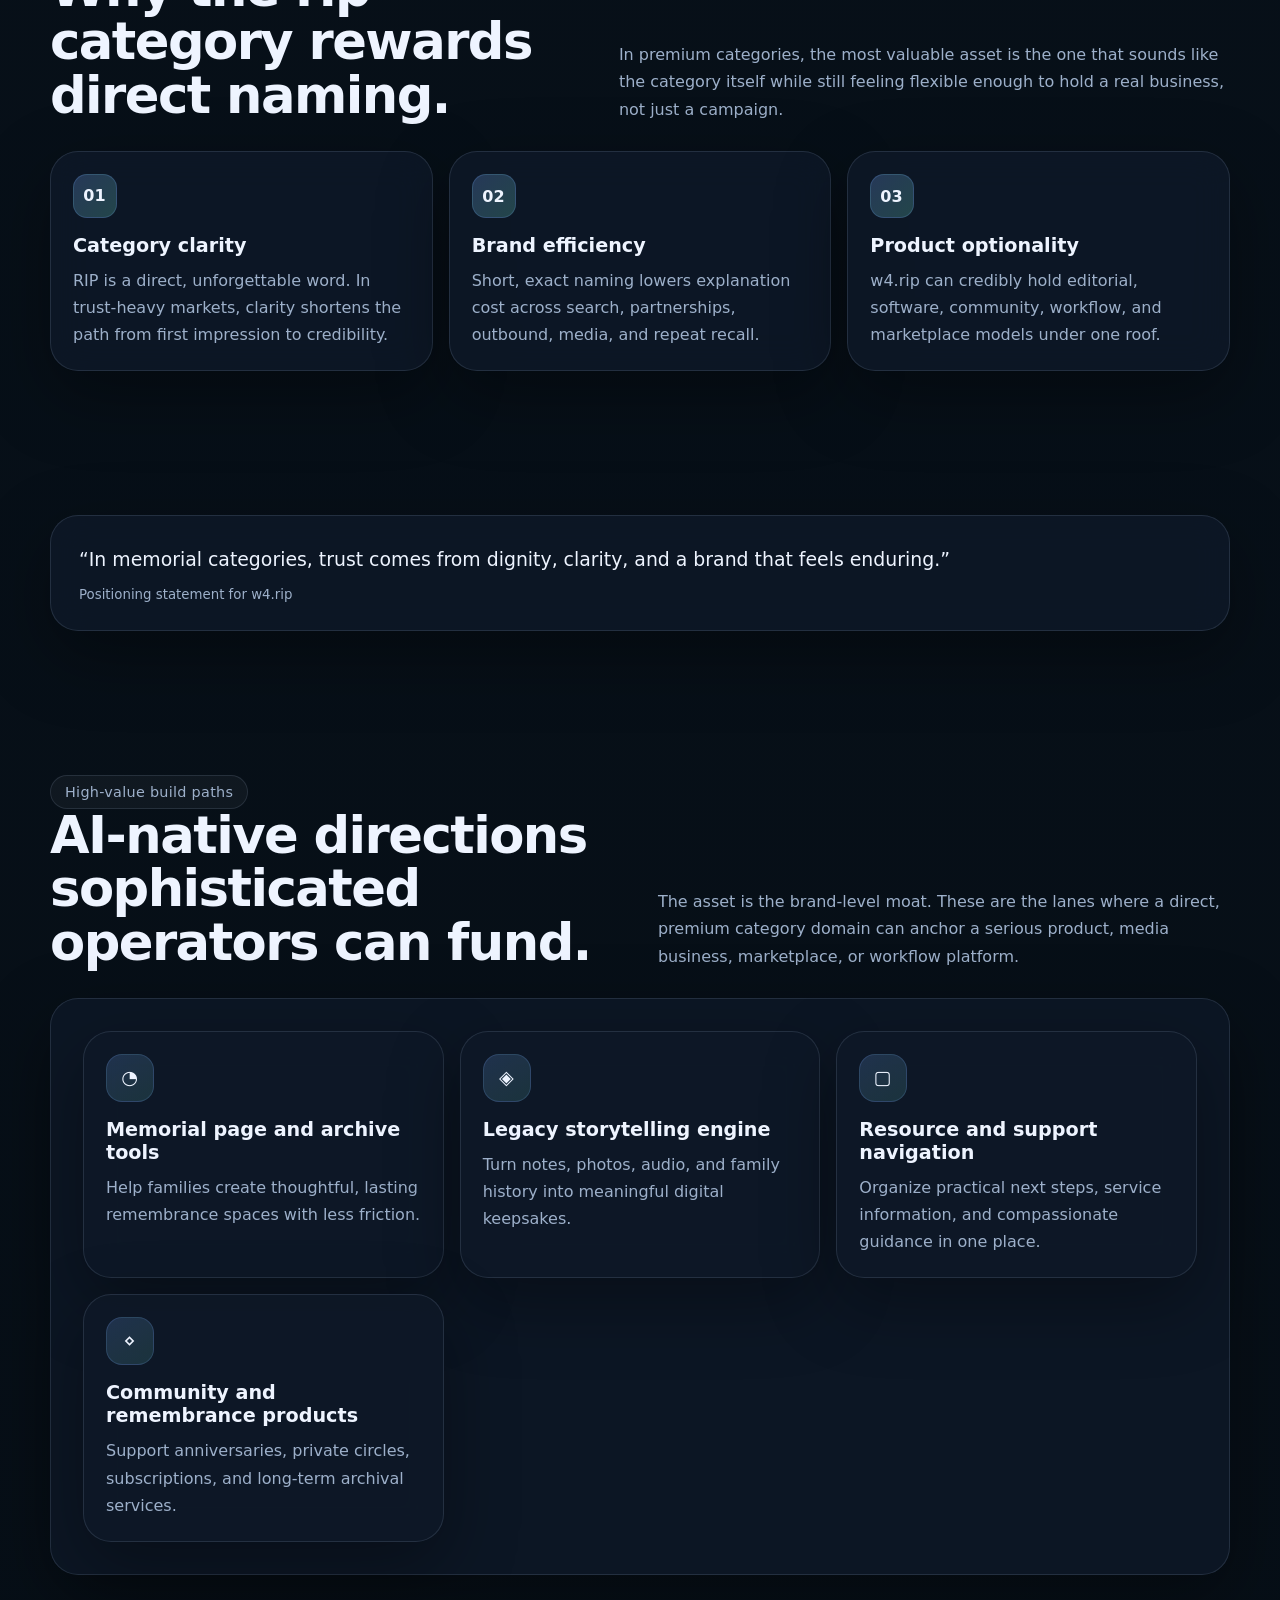
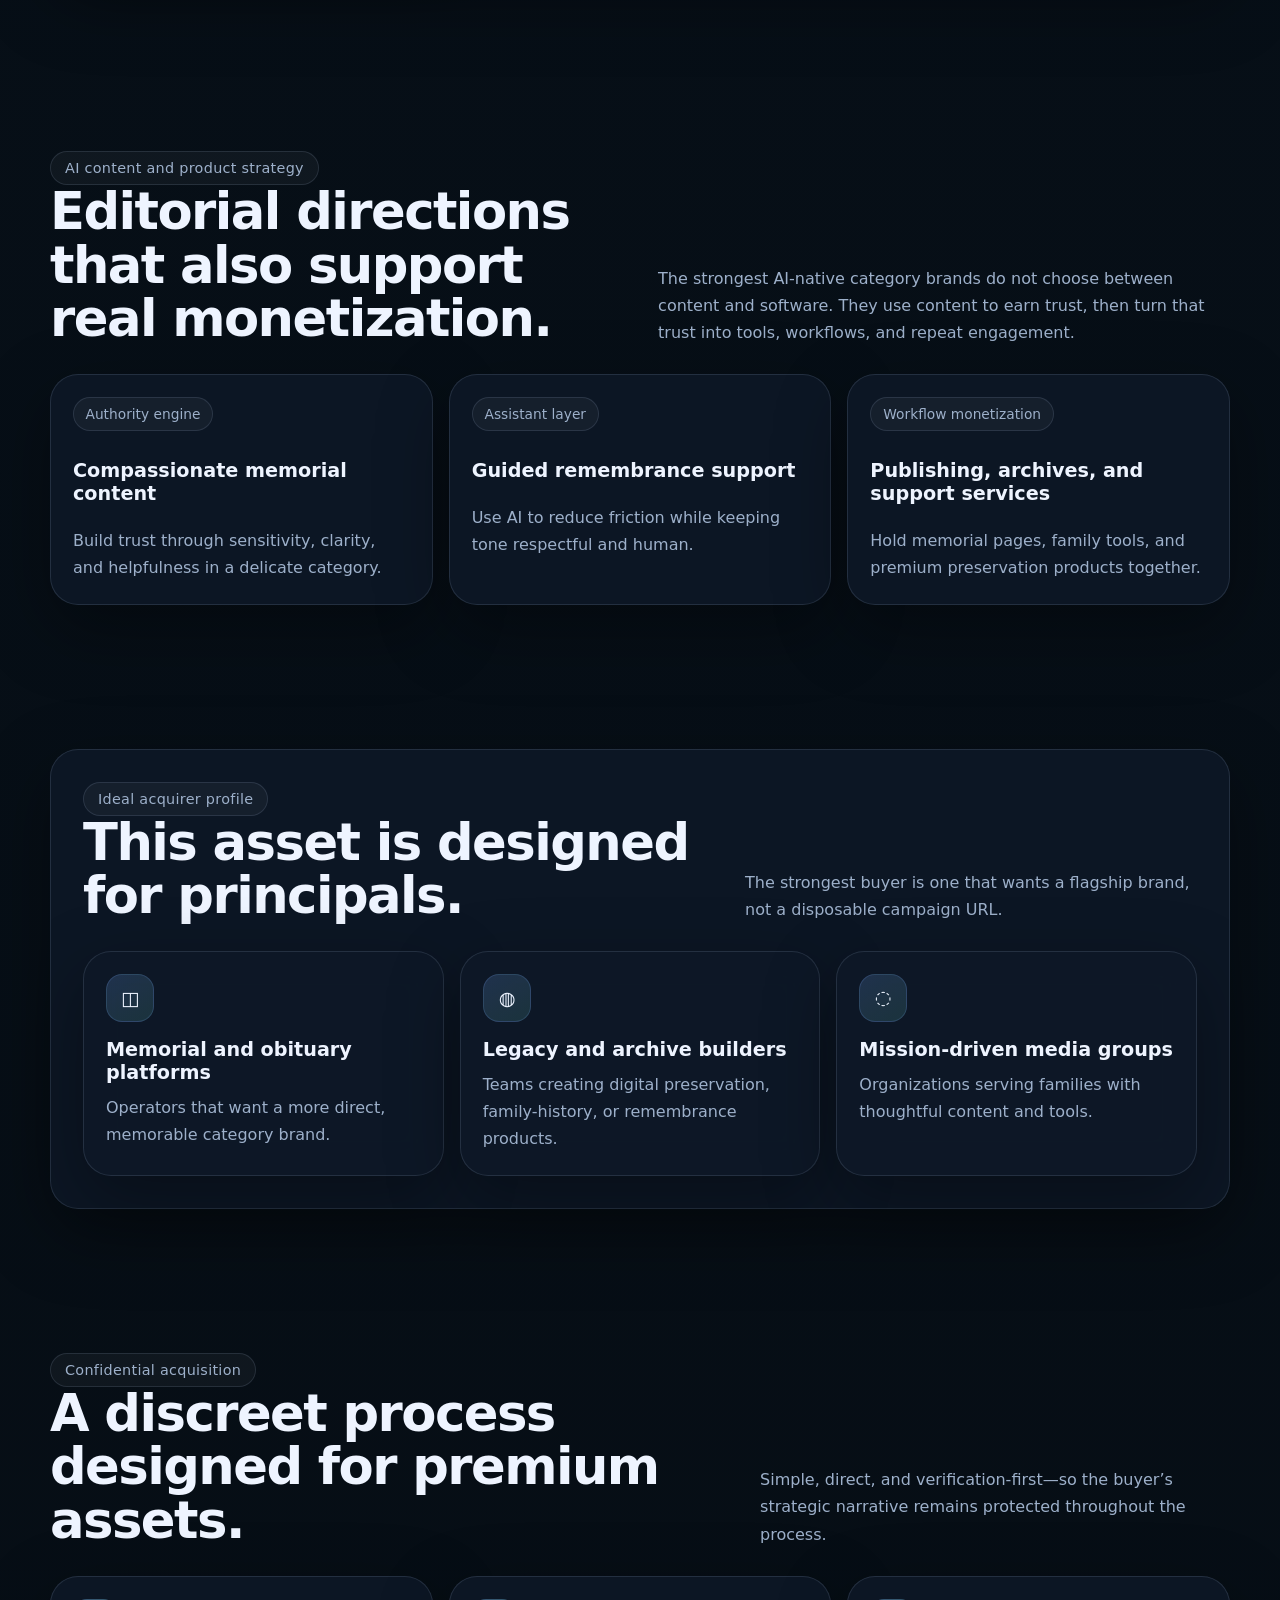
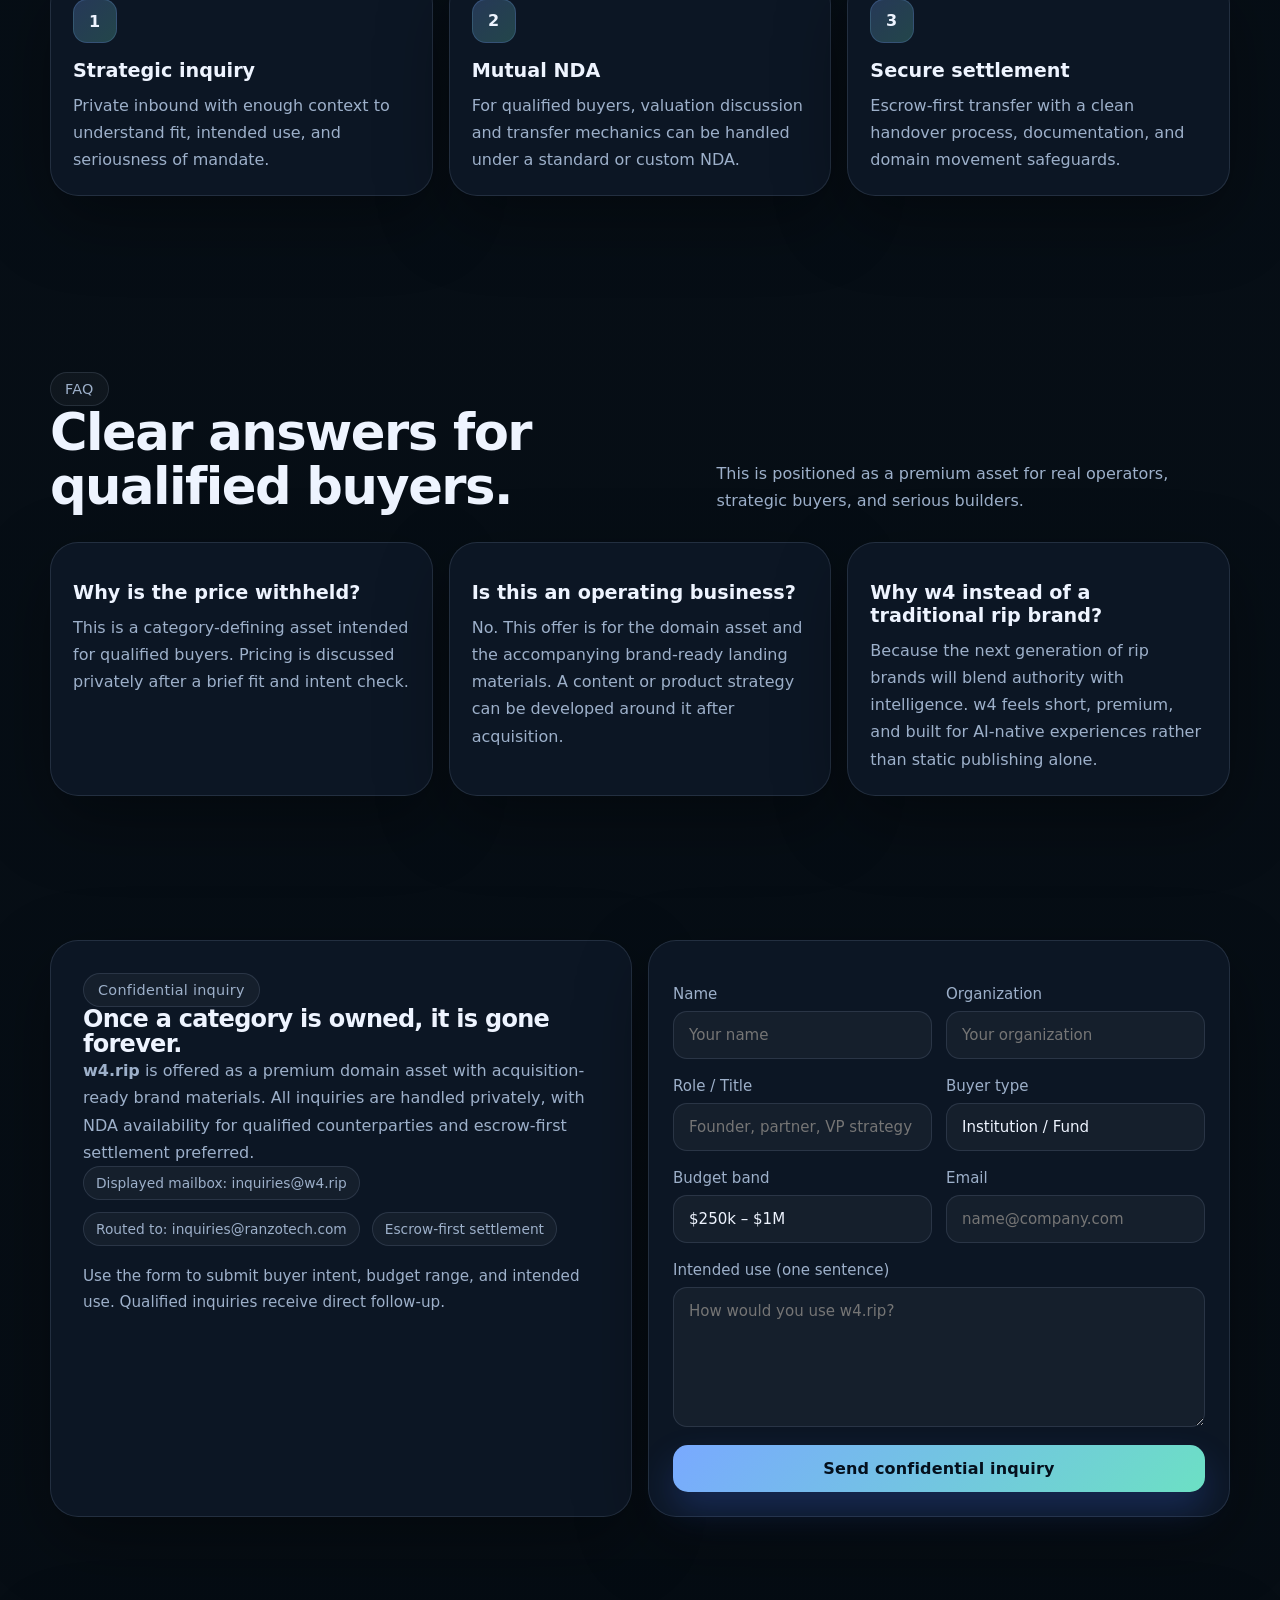
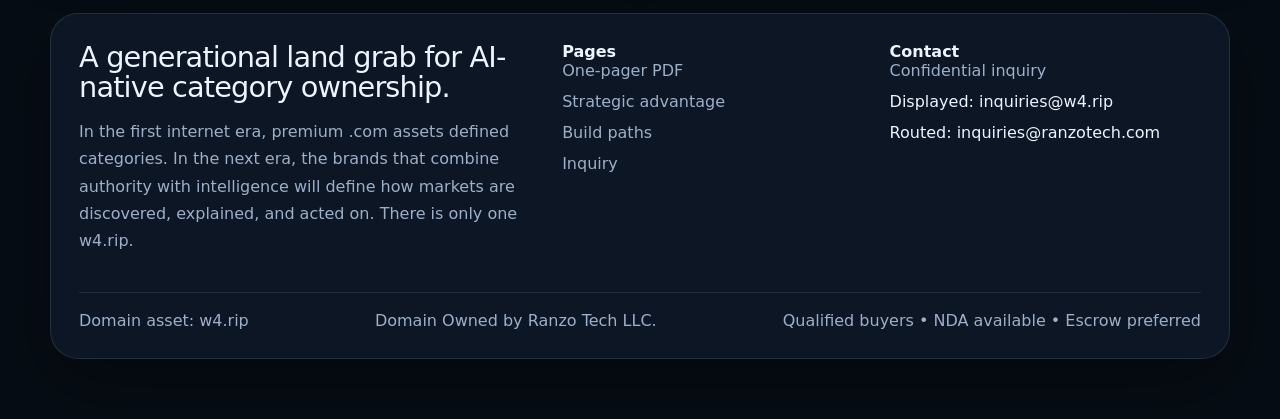
==== commit eb46dda1: "chore: update site content" ====
--- a/index.html
+++ b/index.html
@@ -209,11 +209,47 @@
 </article>
 </div>
 </section>
+
+    <section class="section" id="market-authority">
+      <div class="container">
+        <div class="section-header">
+          <div>
+            <span class="eyebrow">Market authority</span>
+            <h2>Market Authority</h2>
+          </div>
+          <p>Comparable category-defining domain and industry transactions that anchor premium valuation.</p>
+        </div>
+
+        <div class="market-grid deal-grid">
+          <article class="deal-card">
+            <div class="deal-head">
+              <h3>Seniors.com</h3>
+              <div class="deal-amount">$1.8M</div>
+            </div>
+            <p>A life-stage audience keyword benchmark supporting premium naming in family-focused markets.</p>
+          </article>
+          <article class="deal-card">
+            <div class="deal-head">
+              <h3>MyWorld.com</h3>
+              <div class="deal-amount">$1.2M</div>
+            </div>
+            <p>A broad identity keyword benchmark showing durable value for memorable, personal naming.</p>
+          </article>
+          <article class="deal-card">
+            <div class="deal-head">
+              <h3>Me.com</h3>
+              <div class="deal-amount">reported under $1M</div>
+            </div>
+            <p>A foundational identity benchmark illustrating the premium for short, universal personal namespaces.</p>
+          </article>
+        </div>
+      </div>
+    </section>
 <section class="section">
 <div class="container">
 <div class="section-header">
 <div>
-<span class="eyebrow">Market authority</span>
+<span class="eyebrow">Category thesis</span>
 <h2>Why the rip category rewards direct naming.</h2>
 </div>
 <p>
--- a/styles.css
+++ b/styles.css
@@ -737,3 +737,29 @@
 .footer-meta { gap: 18px; }
 .form-shell form { display: grid; gap: 18px; }
 .hidden-field { position: absolute; left: -9999px; opacity: 0; pointer-events: none; }
+
+
+/* Market Authority — comparable benchmarks */
+.deal-grid .deal-head {
+  display: flex;
+  align-items: baseline;
+  justify-content: space-between;
+  gap: 12px;
+}
+.deal-grid .deal-head h3 {
+  margin: 0;
+  font-size: 1.05rem;
+}
+.deal-grid .deal-amount {
+  font-weight: 800;
+  letter-spacing: -0.02em;
+  color: var(--brand);
+  white-space: nowrap;
+}
+.deal-grid .deal-card p {
+  margin-top: 12px;
+}
+@media (max-width: 1080px) {
+  .deal-grid .deal-amount { white-space: normal; }
+}
+
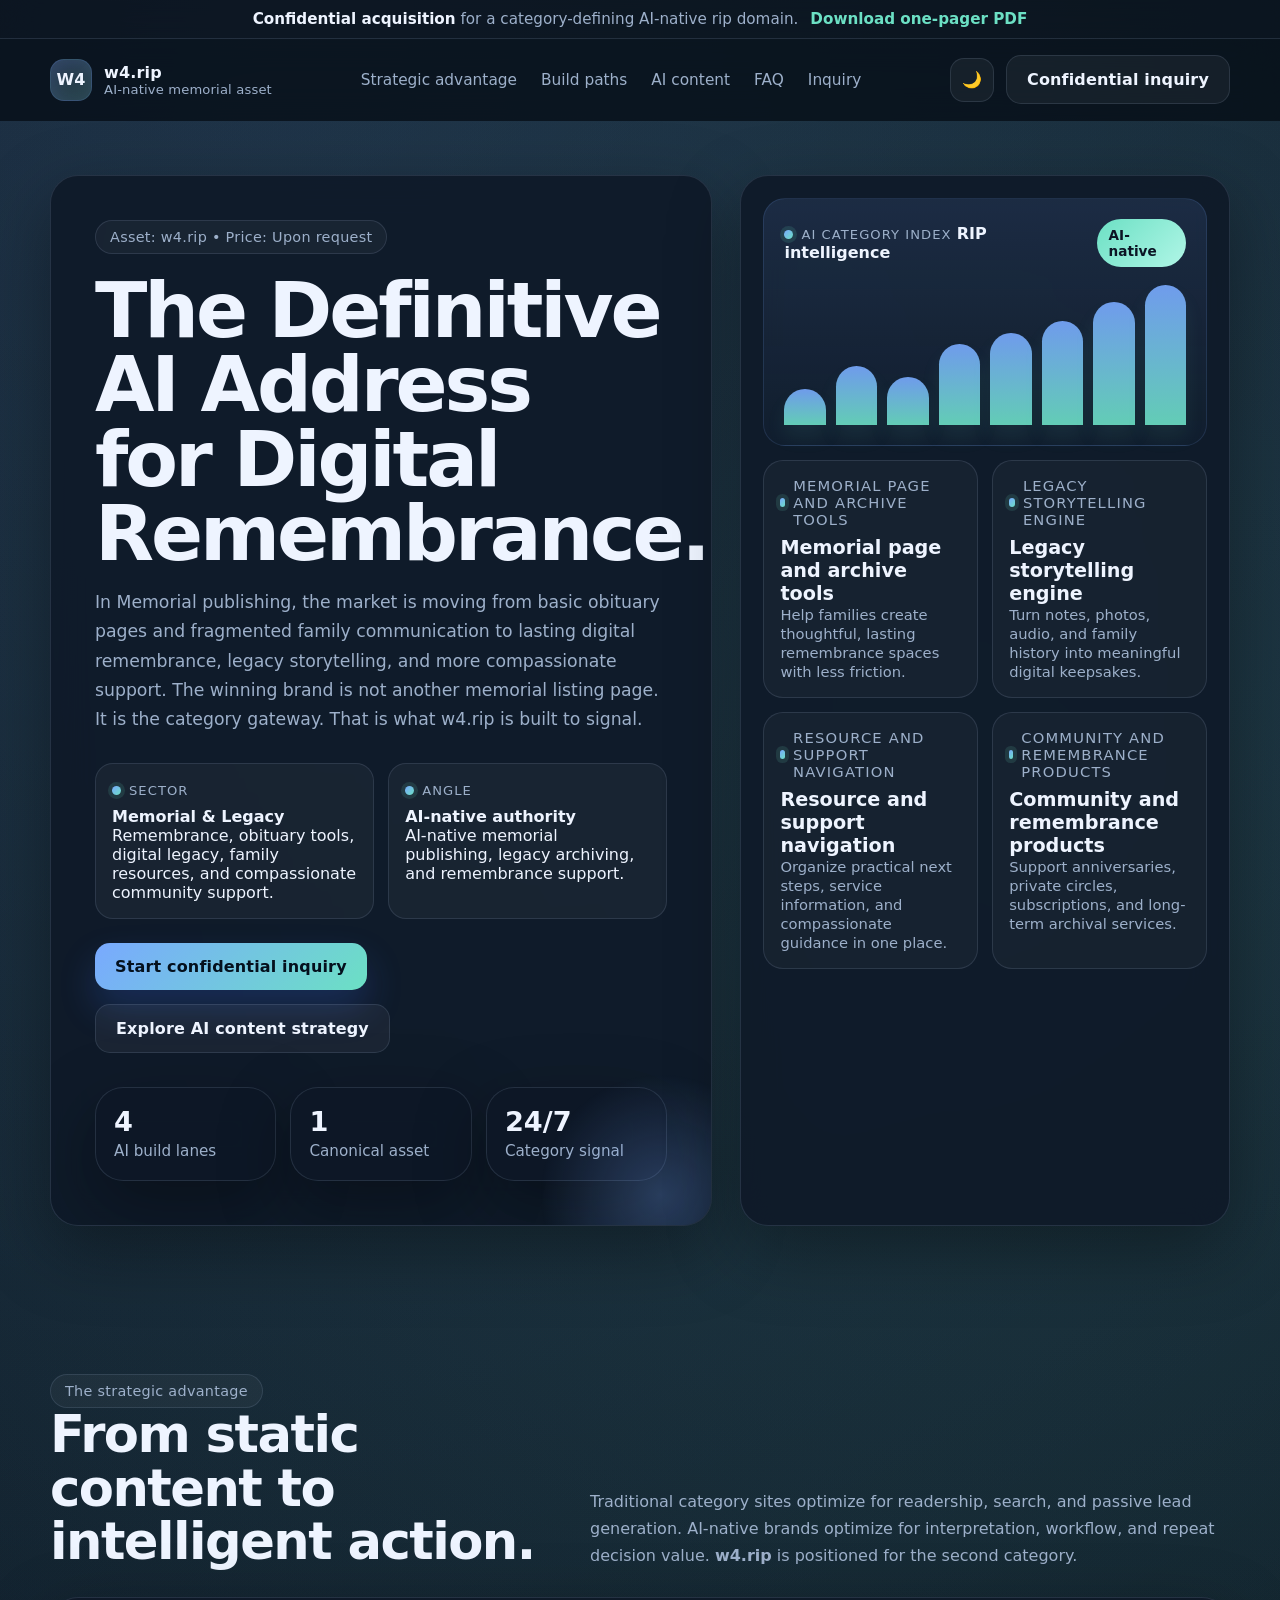
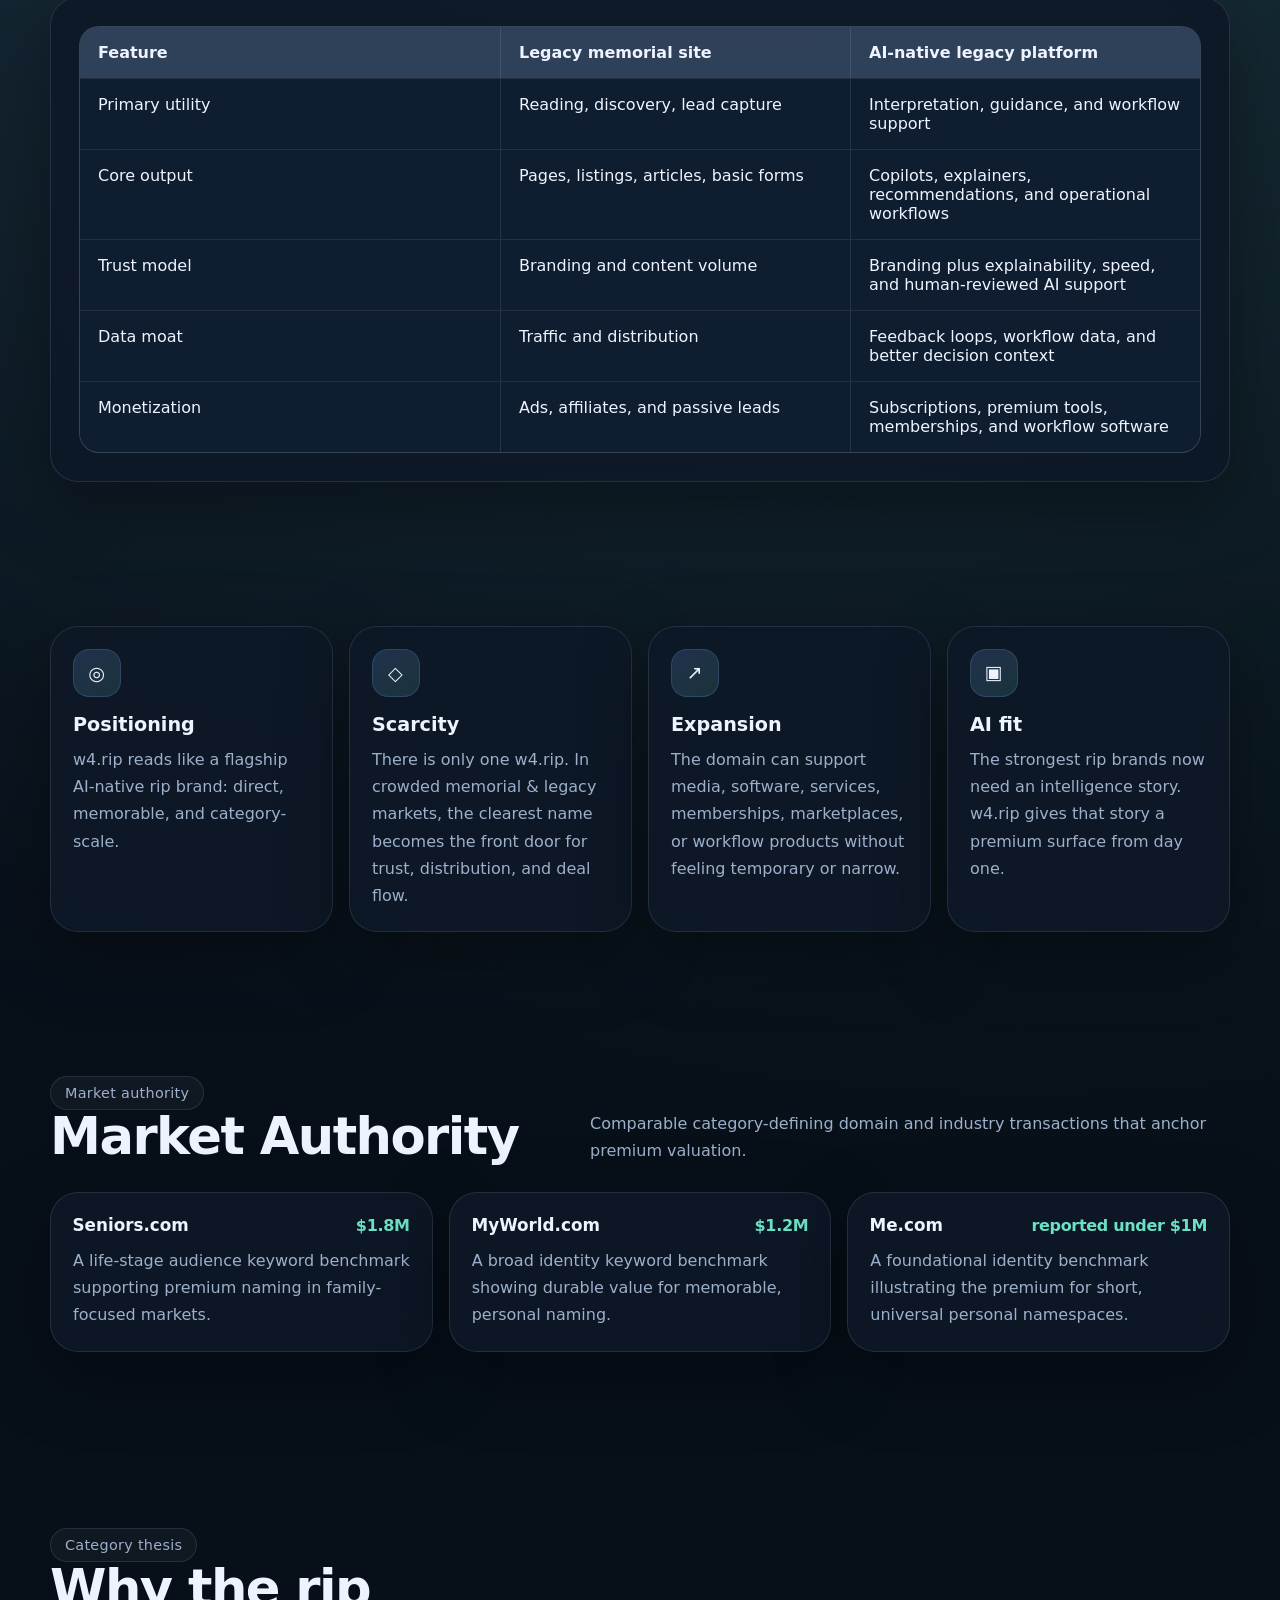
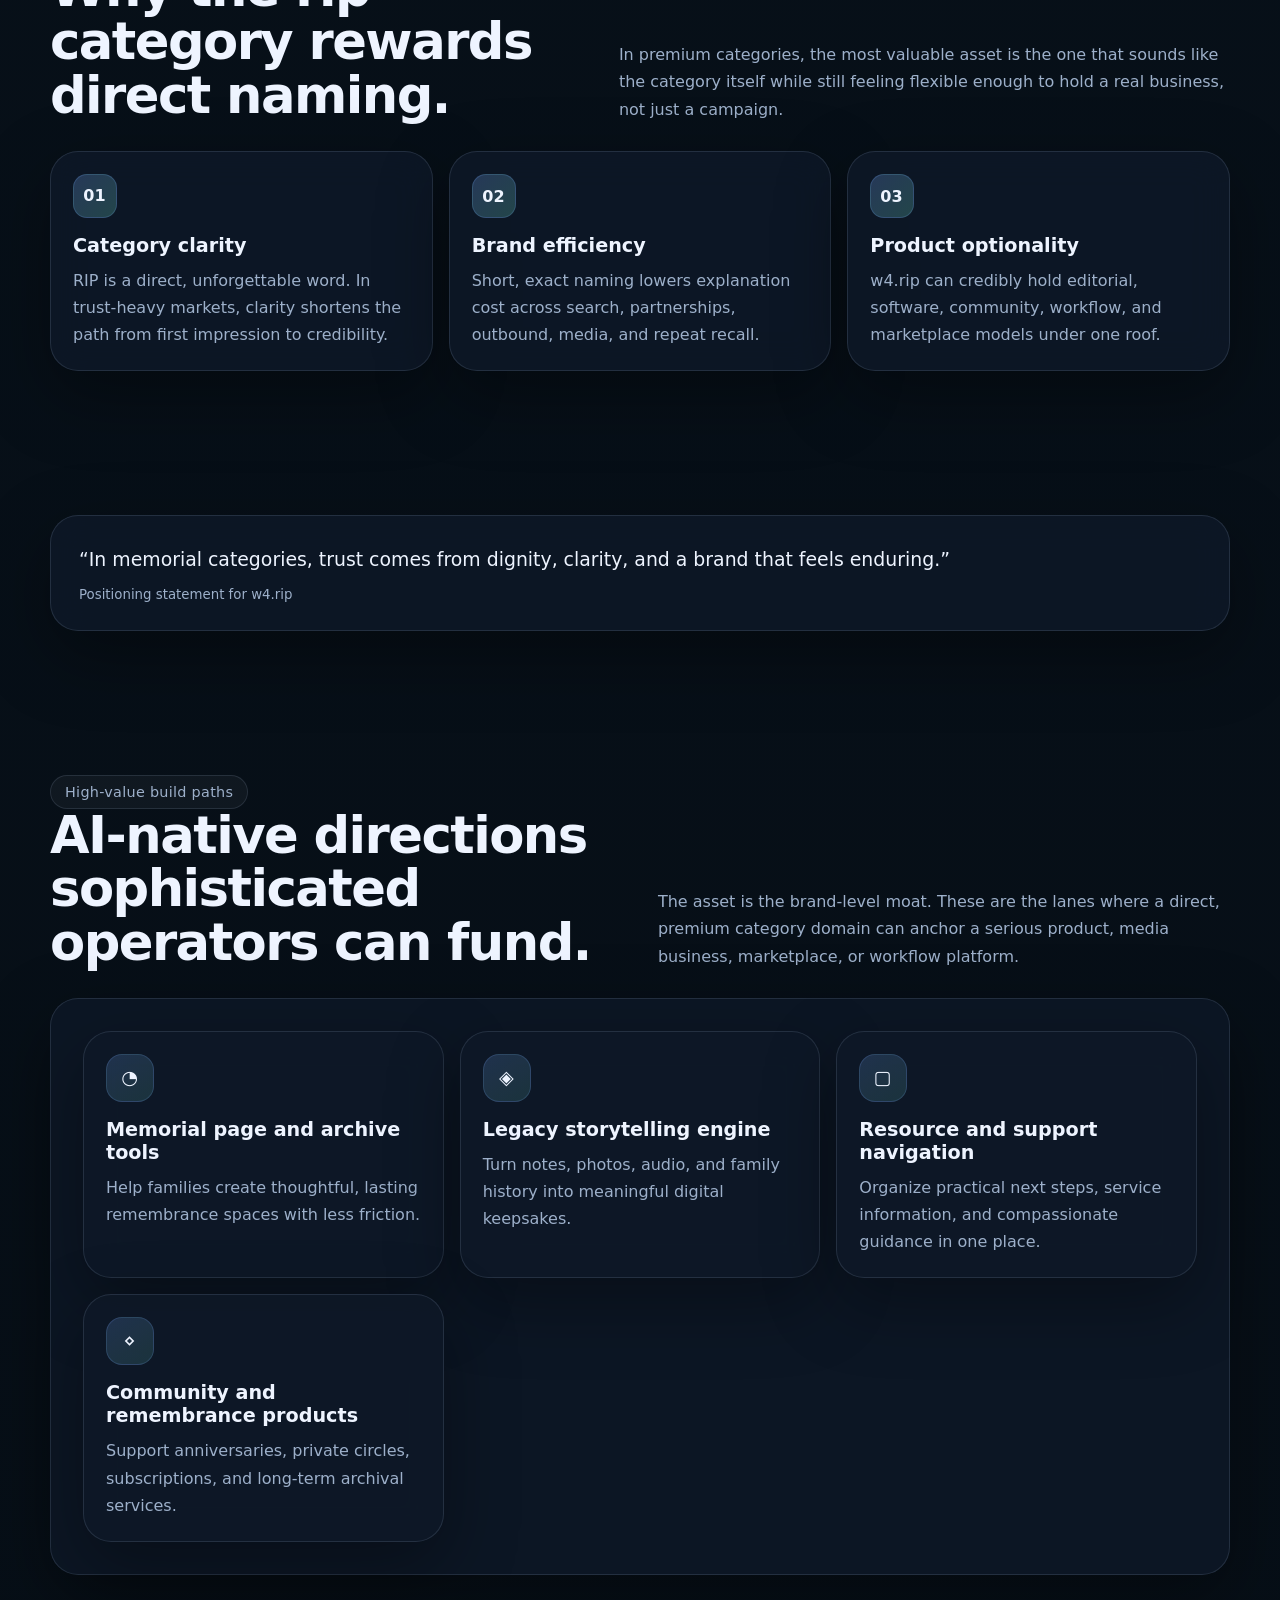
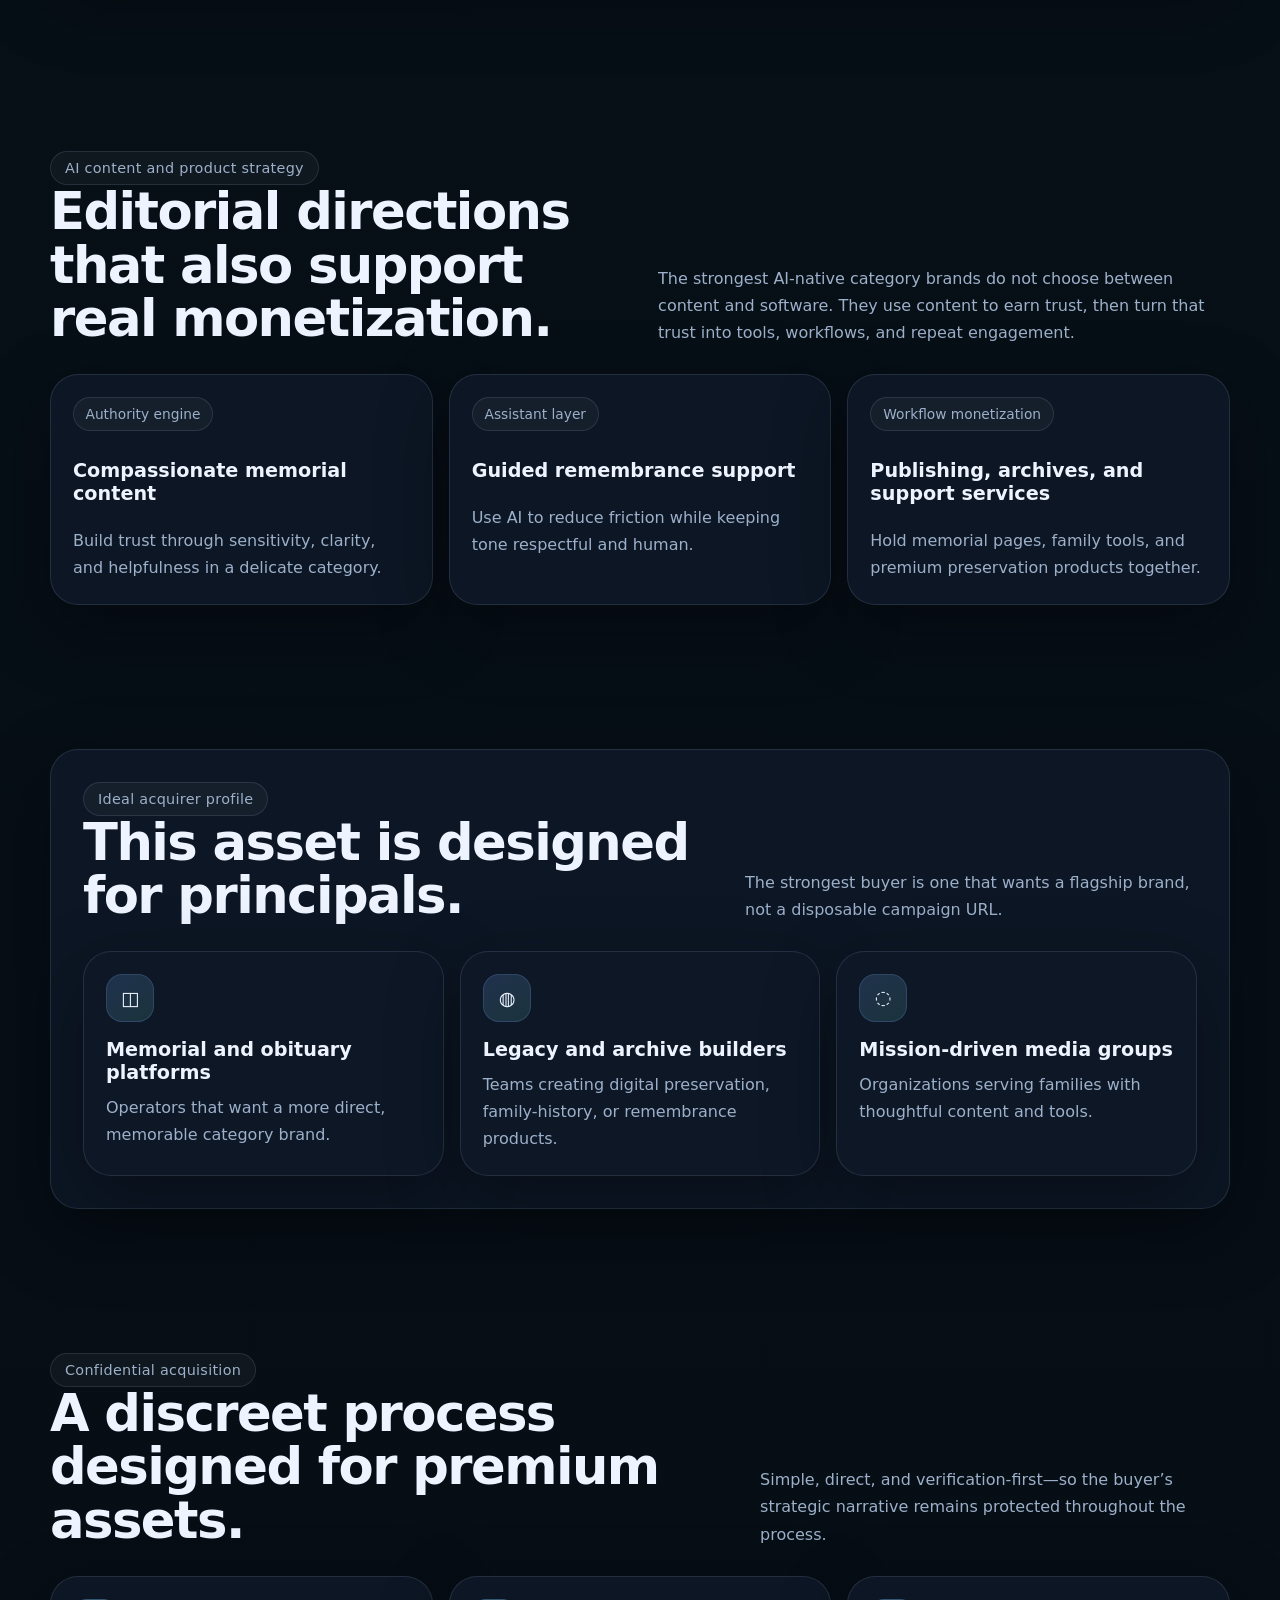
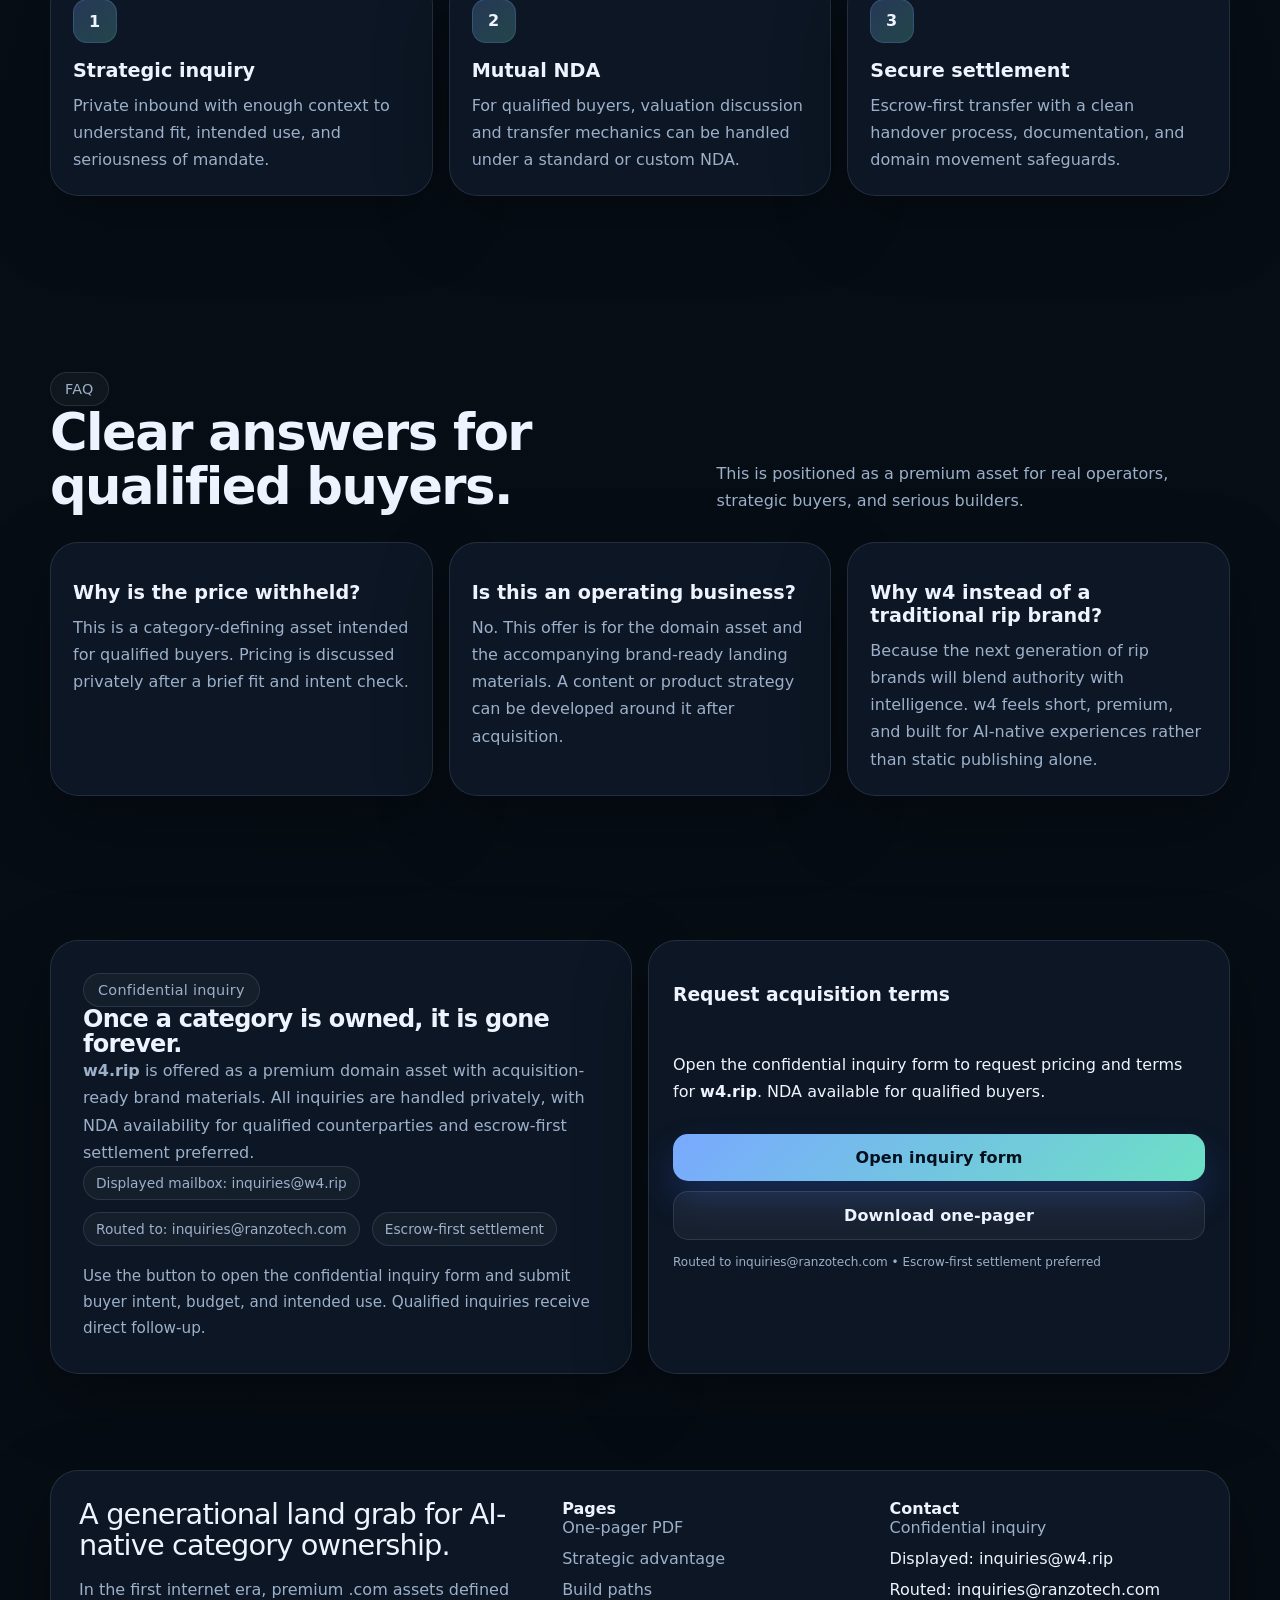
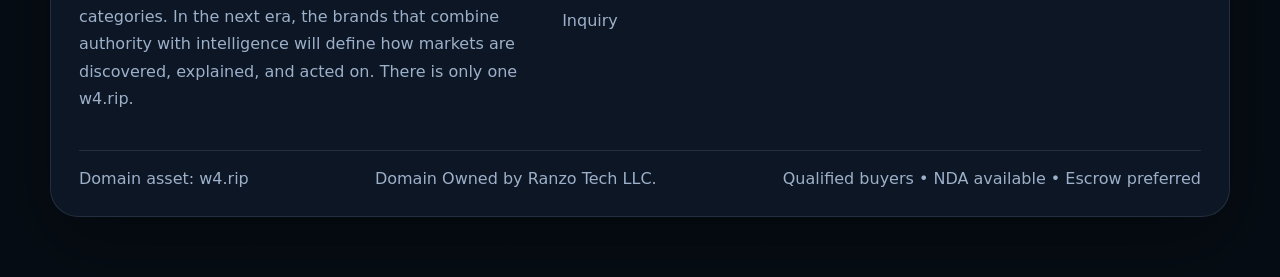
==== commit 4e720237: "Update shared site assets" ====
--- a/index.html
+++ b/index.html
@@ -48,7 +48,7 @@
 </nav>
 <div class="nav-actions">
 <button aria-label="Switch theme" class="icon-button" data-theme-toggle="" type="button">🌙</button>
-<a class="button button-secondary print-hide" href="#inquiry">Confidential inquiry</a>
+<a class="button button-secondary print-hide" href="#inquiry" data-open-inquiry>Confidential inquiry</a>
 <button aria-expanded="false" aria-label="Open menu" class="icon-button mobile-toggle" data-mobile-toggle="" type="button">☰</button>
 </div>
 </div>
@@ -73,7 +73,7 @@
 </article>
 </div>
 <div class="hero-actions">
-<a class="button button-primary" href="#inquiry">Start confidential inquiry</a>
+<a class="button button-primary" href="#inquiry" data-open-inquiry>Start confidential inquiry</a>
 <a class="button button-secondary" href="#content">Explore AI content strategy</a>
 </div>
 <div class="hero-mini-grid">
@@ -444,56 +444,19 @@
 <span class="chip">Routed to: inquiries@ranzotech.com</span>
 <span class="chip">Escrow-first settlement</span>
 </div>
-<p class="contact-note">Use the form to submit buyer intent, budget range, and intended use. Qualified inquiries receive direct follow-up.</p>
+<p class="contact-note">Use the button to open the confidential inquiry form and submit buyer intent, budget, and intended use. Qualified inquiries receive direct follow-up.</p>
 </article>
 <aside class="form-shell">
-<form accept-charset="UTF-8" action="https://ranzotech.com/form/contact.php" data-async-form="contact" method="POST">
-<input name="portfolio" type="hidden" value="w4"/>
-
-
-
-<input name="source_url" type="hidden" value="https://w4.rip/"/><input name="display_email" type="hidden" value="inquiries@w4.rip"/><input name="domain" type="hidden" value="w4.rip"/><input aria-hidden="true" autocomplete="off" class="hidden-field" name="website" tabindex="-1" type="text"/>
-<div class="form-row">
-<label class="label">Name
-                <input autocomplete="name" class="input" name="name" placeholder="Your name" required="" type="text"/>
-</label>
-<label class="label">Organization
-                <input autocomplete="organization" class="input" name="company" placeholder="Your organization" type="text"/>
-</label>
-</div>
-<div class="form-row">
-<label class="label">Role / Title
-                <input autocomplete="organization-title" class="input" name="role" placeholder="Founder, partner, VP strategy" type="text"/>
-</label>
-<label class="label">Buyer type
-                <select class="select" name="buyer_type">
-<option>Institution / Fund</option>
-<option>Operating company</option>
-<option>Publisher / Operator</option>
-<option>Founder / Builder</option>
-</select>
-</label>
-</div>
-<div class="form-row">
-<label class="label">Budget band
-                <select class="select" name="budget">
-<option>$250k – $1M</option>
-<option>$1M – $3M</option>
-<option>$3M – $7M</option>
-<option>$7M+</option>
-<option>Prefer not to say</option>
-</select>
-</label>
-<label class="label">Email
-                <input autocomplete="email" class="input" name="email" placeholder="name@company.com" required="" type="email"/>
-</label>
-</div>
-<label class="label">Intended use (one sentence)
-              <textarea class="textarea" name="message" placeholder="How would you use w4.rip?" required=""></textarea>
-</label>
-<button class="button button-primary button-block" type="submit">Send confidential inquiry</button><div aria-live="polite" class="form-message" data-form-message="true"></div>
-</form>
-</aside>
+      <div class="inquiry-cta">
+        <h3>Request acquisition terms</h3>
+        <p>Open the confidential inquiry form to request pricing and terms for <strong>w4.rip</strong>. NDA available for qualified buyers.</p>
+        <div class="inquiry-buttons">
+          <button class="button button-primary button-block" type="button" data-open-inquiry>Open inquiry form</button>
+          <a class="button button-secondary button-block" download href="one-pager.pdf">Download one-pager</a>
+        </div>
+        <p class="fineprint">Routed to inquiries@ranzotech.com • Escrow-first settlement preferred</p>
+      </div>
+    </aside>
 </div>
 </section>
 <div class="container">
@@ -517,7 +480,7 @@
 <div>
 <strong>Contact</strong>
 <div class="footer-links">
-<a href="#inquiry">Confidential inquiry</a>
+<a href="#inquiry" data-open-inquiry>Confidential inquiry</a>
 <span>Displayed: inquiries@w4.rip</span>
 <span>Routed: inquiries@ranzotech.com</span>
 </div>
@@ -531,6 +494,67 @@
 </footer>
 </div>
 </main>
+<div class="modal" data-inquiry-modal aria-hidden="true">
+  <div class="modal-backdrop" data-close-inquiry></div>
+  <div class="modal-panel" role="dialog" aria-modal="true" aria-labelledby="inquiry-title">
+    <div class="modal-head">
+      <div>
+        <span class="eyebrow">Confidential inquiry</span>
+        <h2 id="inquiry-title">Request acquisition terms</h2>
+        <p class="modal-sub">Submit intent and budget. Qualified inquiries receive direct follow-up.</p>
+      </div>
+      <button class="icon-button" type="button" data-close-inquiry aria-label="Close inquiry">✕</button>
+    </div>
+
+    <form accept-charset="UTF-8" action="https://ranzotech.com/form/w4contact.php" data-async-form="contact" method="POST">
+      <input name="portfolio" type="hidden" value="w4"/>
+      <input name="source_url" type="hidden" value="https://w4.rip/"/>
+      <input name="display_email" type="hidden" value="inquiries@w4.rip"/>
+      <input name="domain" type="hidden" value="w4.rip"/>
+      <input name="response" type="hidden" value="json"/>
+      <input aria-hidden="true" autocomplete="off" class="hidden-field" name="website" tabindex="-1" type="text"/>
+
+      <div class="form-row">
+        <label class="label">Name
+          <input autocomplete="name" class="input" name="name" placeholder="Your name" required type="text"/>
+        </label>
+        <label class="label">Organization
+          <input autocomplete="organization" class="input" name="company" placeholder="Your organization" type="text"/>
+        </label>
+      </div>
+
+      <div class="form-row">
+        <label class="label">Role / Title
+          <input autocomplete="organization-title" class="input" name="role" placeholder="Founder, partner, VP strategy" type="text"/>
+        </label>
+        <label class="label">Email
+          <input autocomplete="email" class="input" name="email" placeholder="name@company.com" required type="email"/>
+        </label>
+      </div>
+
+      <div class="form-row">
+        <label class="label">What is your budget?
+          <input class="input" name="budget" placeholder="Enter a value (USD)" inputmode="decimal" type="text"/>
+        </label>
+        <label class="label">Displayed mailbox
+          <input class="input" type="text" value="inquiries@w4.rip" readonly/>
+        </label>
+      </div>
+
+      <label class="label">Intended use (one sentence)
+        <textarea class="textarea" name="message" placeholder="How would you use w4.rip?" required></textarea>
+      </label>
+
+      <div class="form-actions">
+        <button class="button button-secondary" type="button" data-close-inquiry>Cancel</button>
+        <button class="button button-primary" type="submit">Send</button>
+      </div>
+
+      <div aria-live="polite" class="form-message" data-form-message="true"></div>
+    </form>
+  </div>
+</div>
+
 <script src="script.js"></script>
 </body>
 </html>
--- a/styles.css
+++ b/styles.css
@@ -763,3 +763,81 @@
   .deal-grid .deal-amount { white-space: normal; }
 }
 
+/* Modal inquiry */
+body.modal-open { overflow: hidden; }
+
+.modal {
+  position: fixed;
+  inset: 0;
+  display: none;
+  align-items: center;
+  justify-content: center;
+  padding: 24px;
+  z-index: 9999;
+}
+
+.modal.open { display: flex; }
+
+.modal-backdrop {
+  position: absolute;
+  inset: 0;
+  background: rgba(2, 6, 23, 0.72);
+  backdrop-filter: blur(8px);
+}
+
+.modal-panel {
+  position: relative;
+  width: min(760px, 100%);
+  max-height: calc(100vh - 48px);
+  overflow: auto;
+  background: rgba(9, 17, 29, 0.98);
+  border: 1px solid rgba(255, 255, 255, 0.12);
+  border-radius: 22px;
+  padding: 18px;
+  box-shadow: 0 18px 60px rgba(0,0,0,0.45);
+}
+
+body.light-mode .modal-panel {
+  background: rgba(255, 255, 255, 0.95);
+  border-color: rgba(2, 6, 23, 0.12);
+}
+
+.modal-head {
+  display: flex;
+  align-items: flex-start;
+  justify-content: space-between;
+  gap: 16px;
+  margin-bottom: 12px;
+}
+
+.modal-sub {
+  margin: 8px 0 0;
+  color: var(--muted);
+  line-height: 1.55;
+}
+
+.inquiry-cta {
+  display: flex;
+  flex-direction: column;
+  gap: 12px;
+}
+
+.inquiry-buttons { display: grid; gap: 10px; }
+
+.inquiry-cta .fineprint {
+  margin: 0;
+  font-size: 12px;
+  color: var(--muted);
+}
+
+.form-actions {
+  display: flex;
+  gap: 12px;
+  margin-top: 12px;
+}
+
+.form-actions .button { flex: 1; }
+
+@media (max-width: 560px) {
+  .form-actions { flex-direction: column; }
+}
